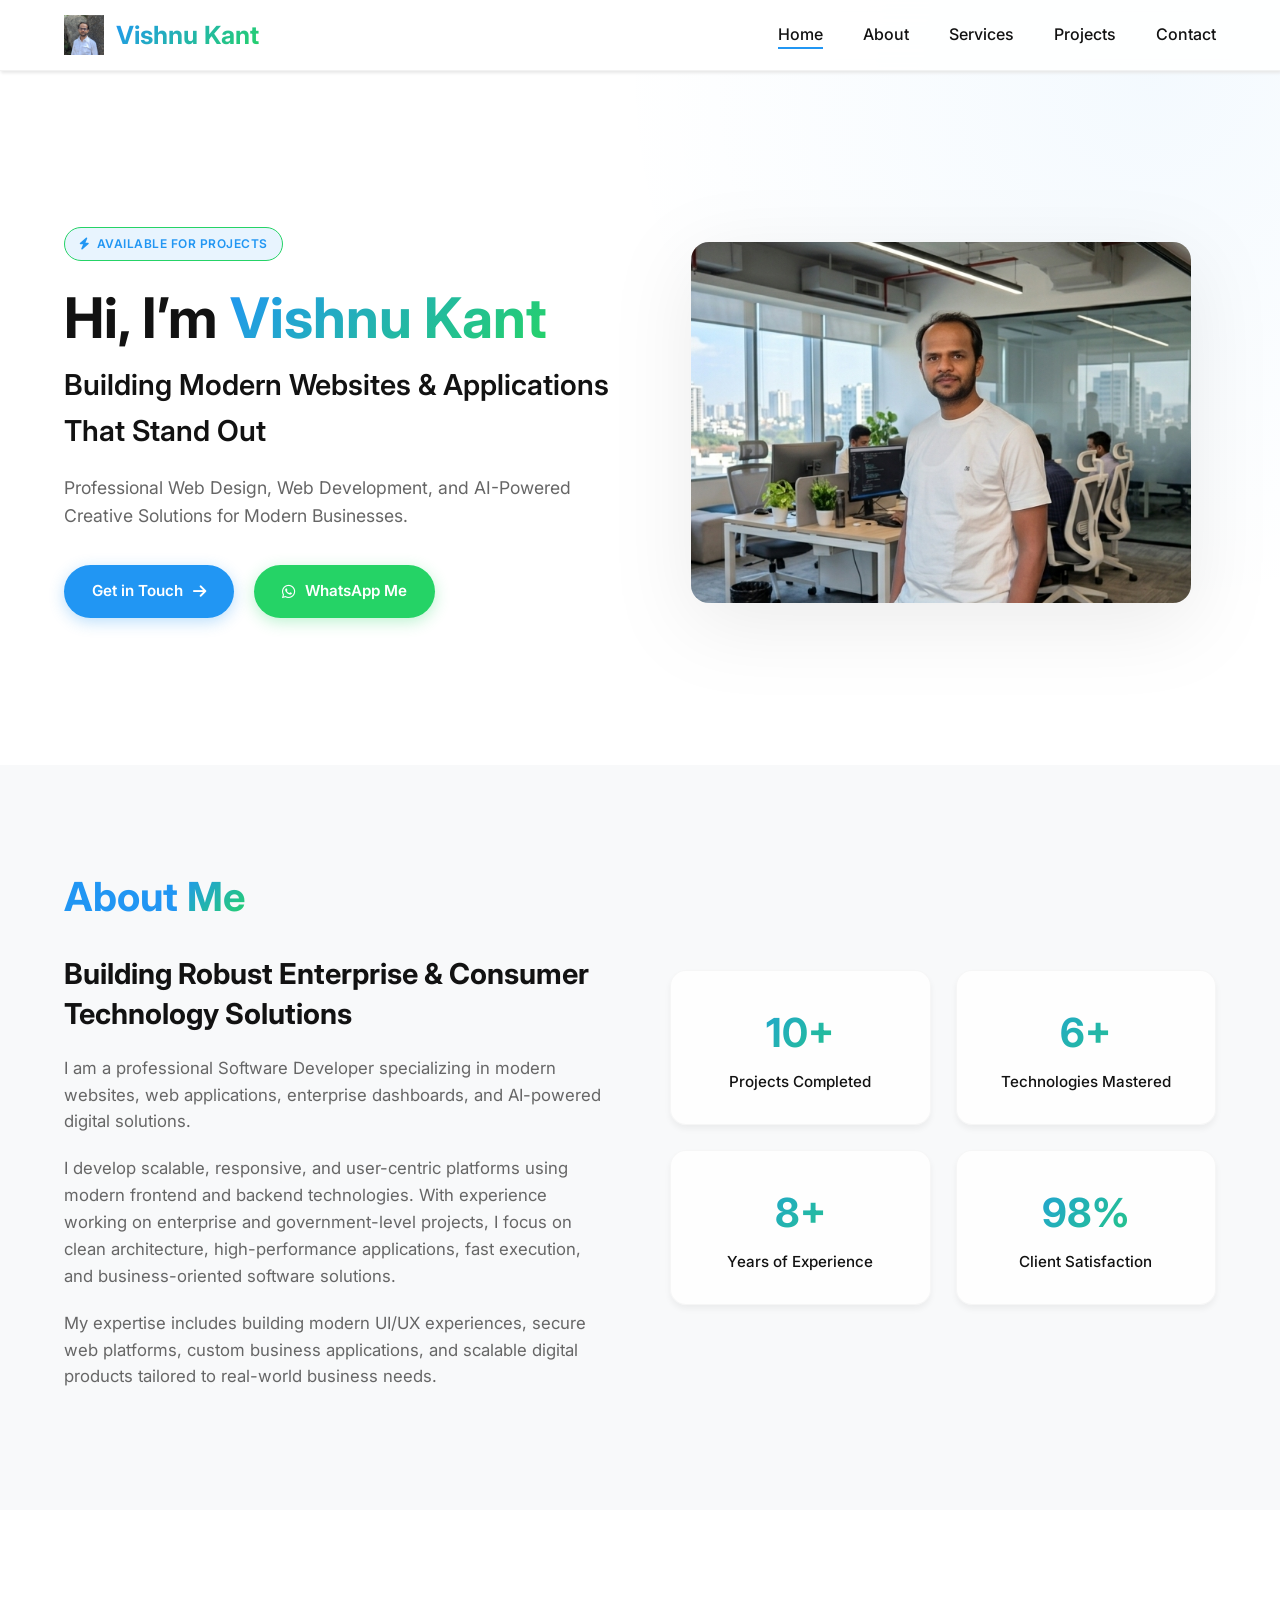
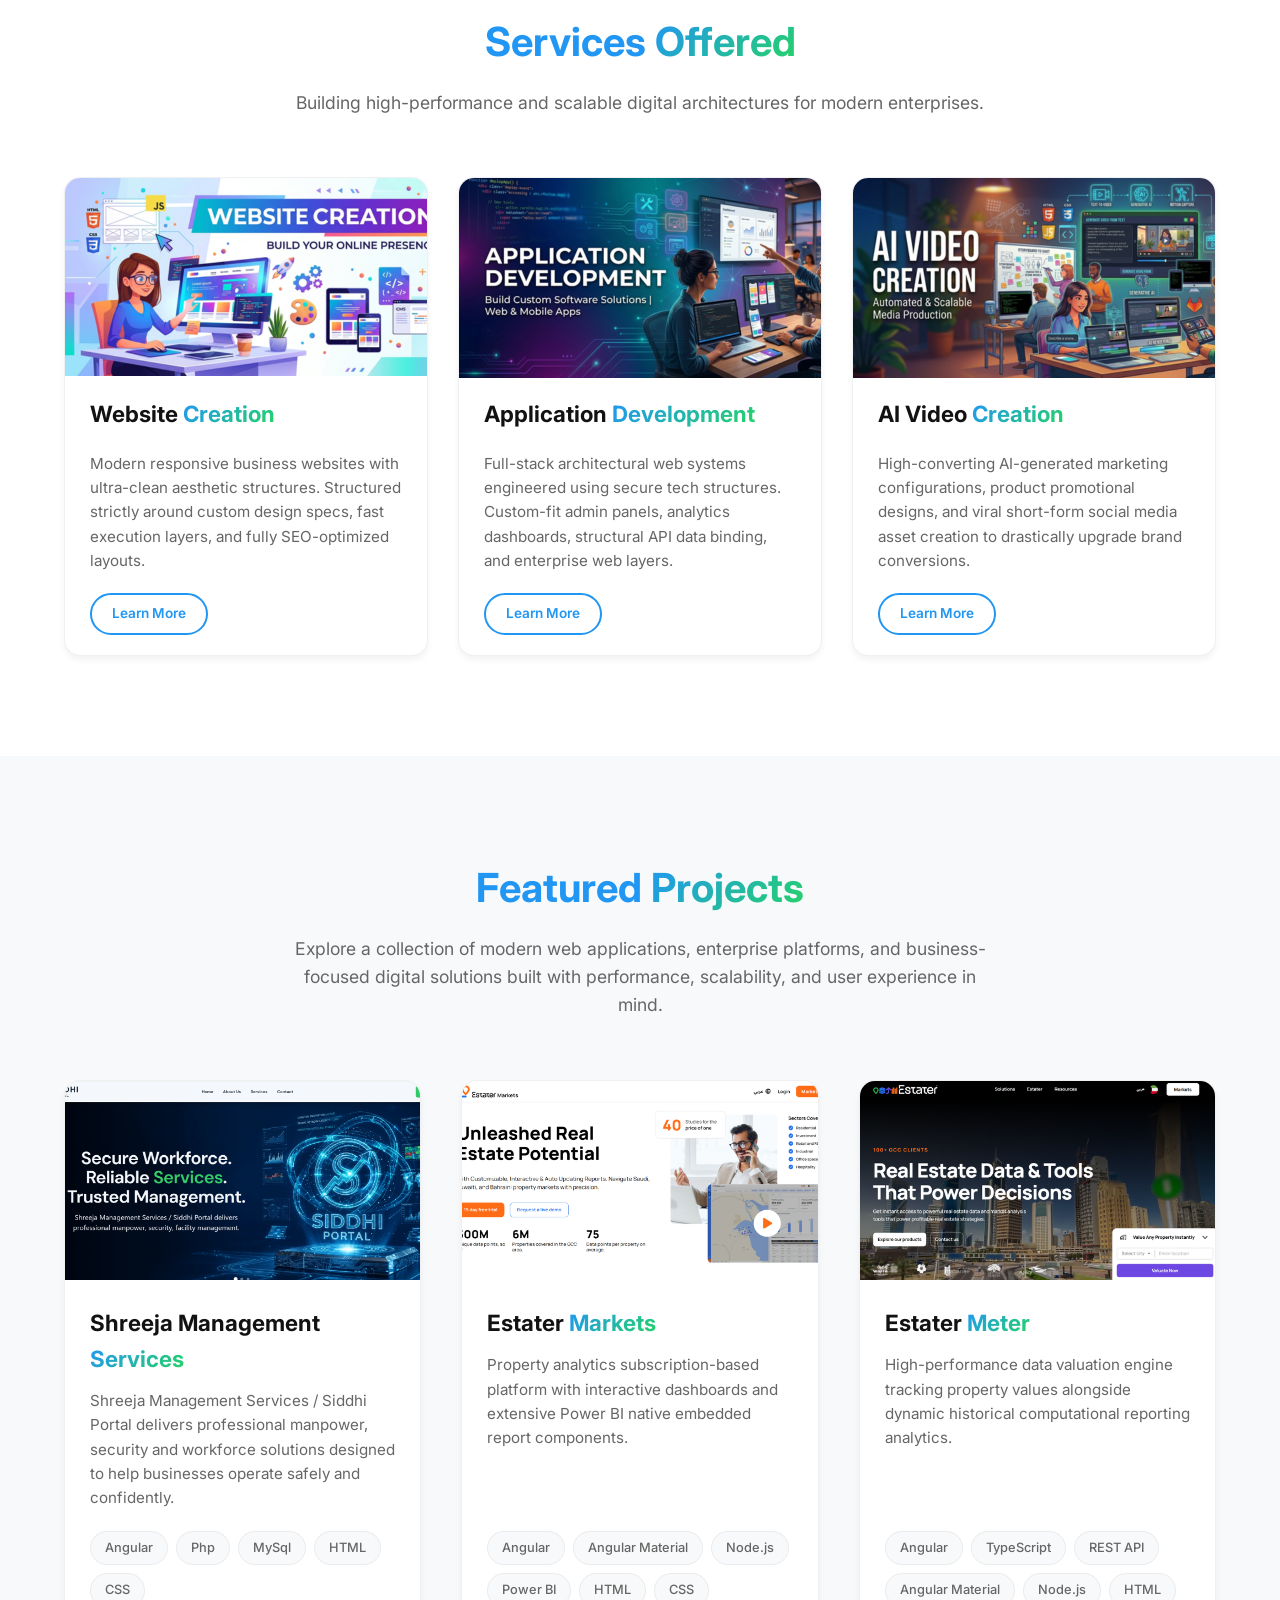
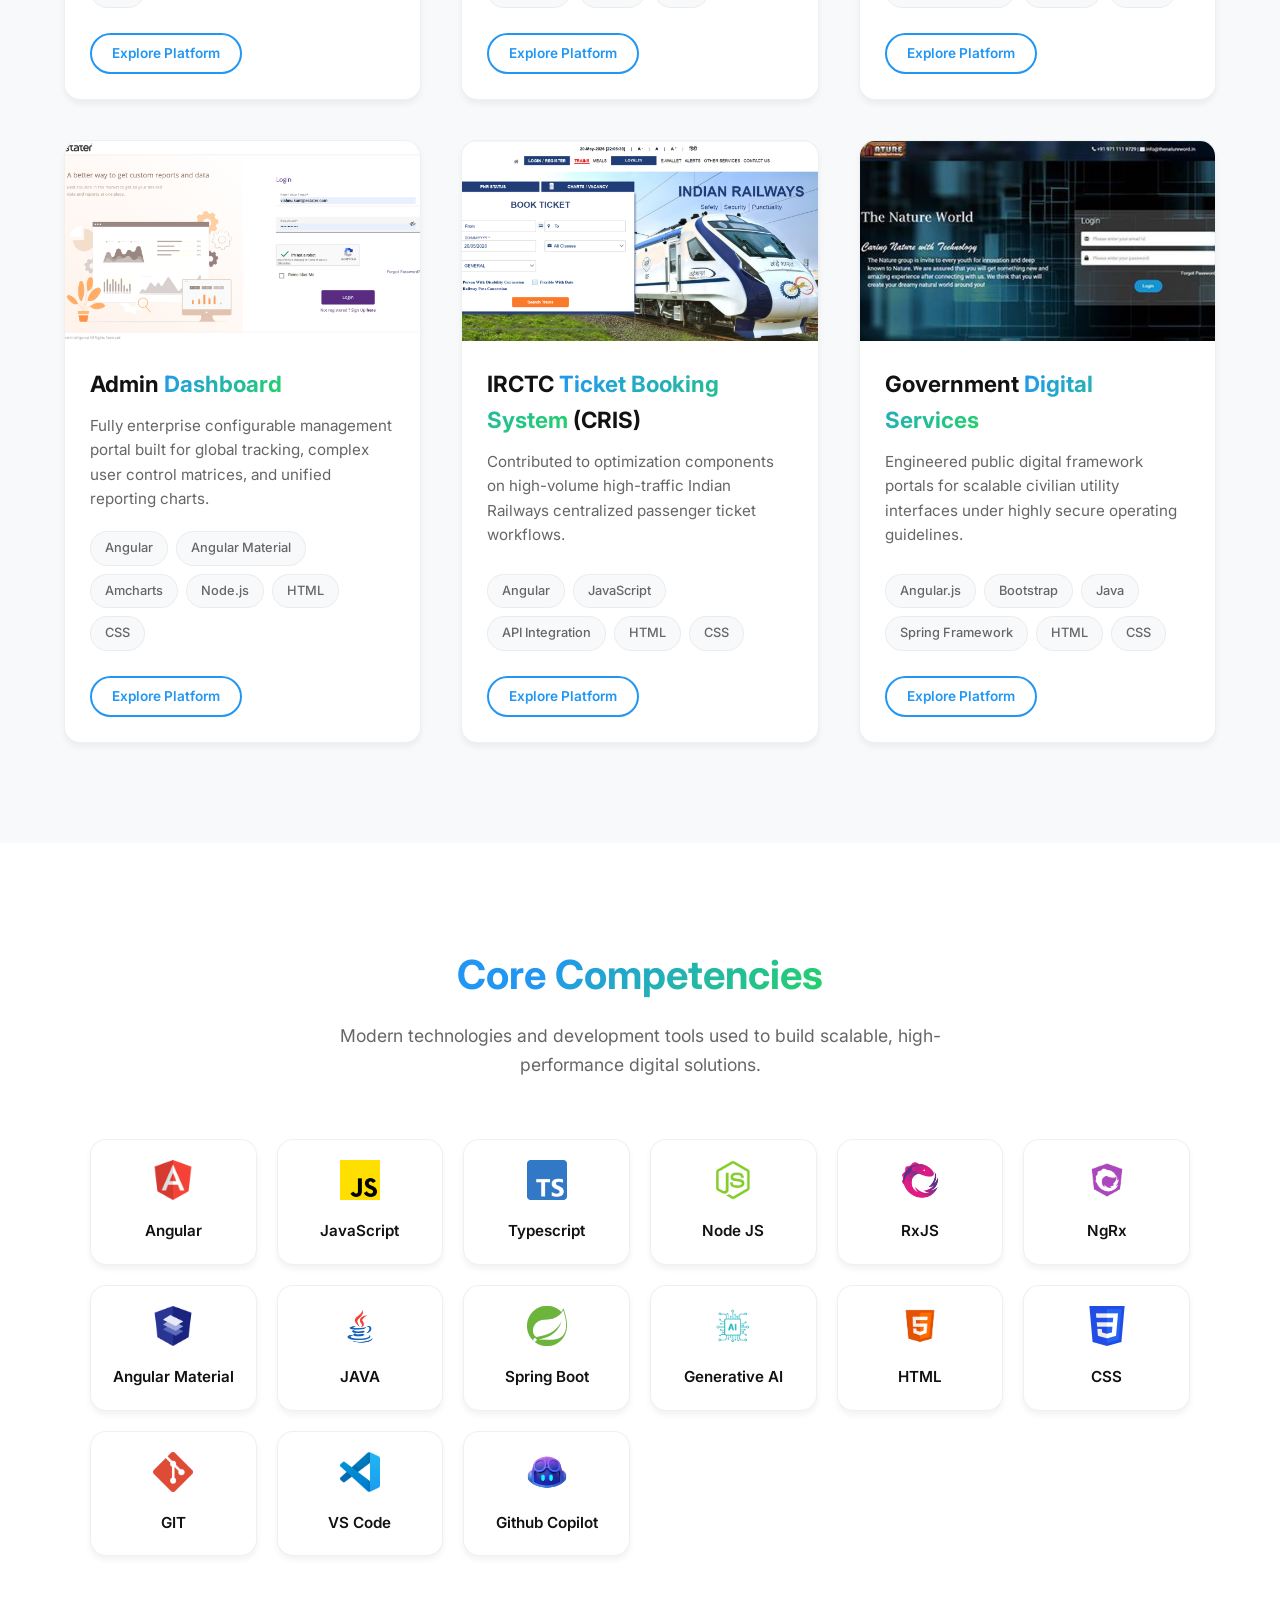
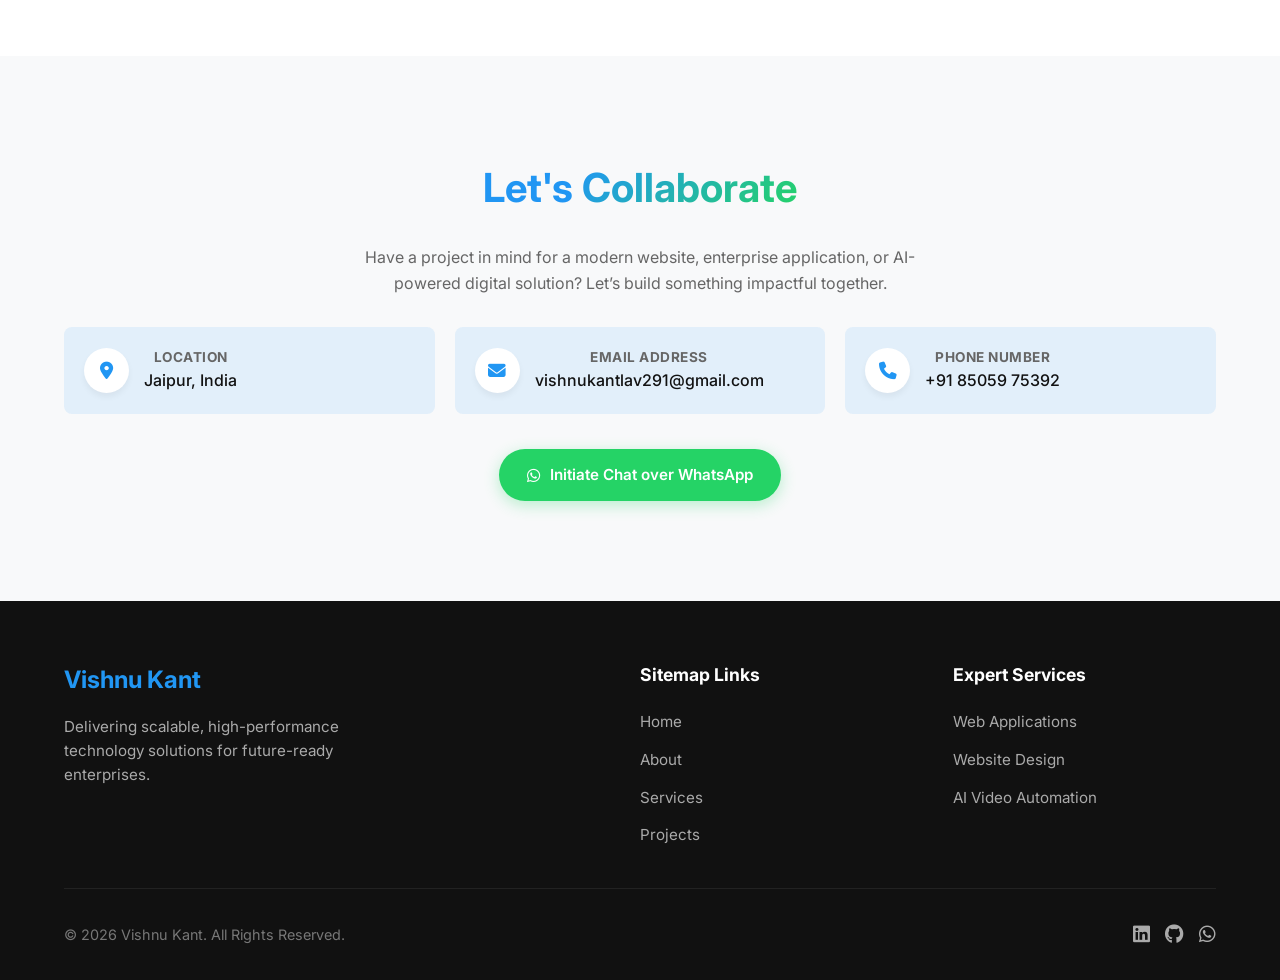
==== index.html @ 4bfc2656 "Update social media links in footer" ====
<!DOCTYPE html>
<html lang="en">
<head>
    <meta charset="UTF-8">
    <meta name="viewport" content="width=device-width, initial-scale=1.0">
    <title>Vishnu Kant | Software Developer & AI Video Solutions</title>
    <link href="https://fonts.googleapis.com/css2?family=Inter:wght@300;400;500;600;700&display=swap" rel="stylesheet">
    <link rel="stylesheet" href="https://cdnjs.cloudflare.com/ajax/libs/font-awesome/6.4.0/css/all.min.css">
    <link rel="stylesheet" href="./styles.css">
  
</head>
<body>

    <header>
        <div class="nav-container">
            <a href="" class="logo">
                <img src="./img/vishnukant.jpg" alt="">
                <span class="gradient-text">Vishnu Kant</span>
            </a>
            <button class="hamburger" aria-label="Toggle Menu">
                <i class="fa-solid fa-bars"></i>
            </button>
            <ul class="nav-menu">
                <li><a href="#home" class="active">Home</a></li>
                <li><a href="#about">About</a></li>
                <li><a href="#services">Services</a></li>
                <li><a href="#projects">Projects</a></li>
                <li><a href="#contact">Contact</a></li>
            </ul>
        </div>
    </header>

    <section id="home">
        <div class="hero-container">
            <div class="hero-content">
                <div class="hero-tag">
                    <i class="fa-solid fa-bolt" style="margin-right: 6px;"></i> Available for Projects
                </div>
                <h1>Hi, I’m <span class="gradient-text"> Vishnu Kant</span></h1>
                <h3>Building Modern Websites & Applications That Stand Out</h3>
                <p>Professional Web Design, Web Development, and AI-Powered Creative Solutions for Modern Businesses.</p>
                <div class="hero-ctas">
                    <a href="#contact" class="btn btn-primary">Get in Touch <i class="fa-solid fa-arrow-right"></i></a>
                    <a href="https://wa.me/918505975392" target="_blank" class="btn btn-whatsapp"><i class="fa-brands fa-whatsapp"></i> WhatsApp Me</a>
                </div>
            </div>
            <div class="hero-visual">
                <img class="hero-illustration" src="./img/VK_port1.png" alt="">
            </div>
        </div>
    </section>

    <section id="about" class="reveal">
        <div class="about-container">
            <div class="about-text">
                <div class="section-header" style="text-align: left; margin-bottom: 25px;">
                    <h2>About <span class="gradient-text">Me</span></h2>
                </div>
                <h3>Building Robust Enterprise & Consumer Technology Solutions</h3>
                <p>I am a professional Software Developer specializing in modern websites, web applications, enterprise dashboards, and AI-powered digital solutions.</p>
                <p>I develop scalable, responsive, and user-centric platforms using modern frontend and backend technologies. With experience working on enterprise and government-level projects, I focus on clean architecture, high-performance applications, fast execution, and business-oriented software solutions.</p>
                <p>My expertise includes building modern UI/UX experiences, secure web platforms, custom business applications, and scalable digital products tailored to real-world business needs.</p>
            </div>
            <div class="about-stats">
                <div class="stat-card">
                    <h4 class="gradient-text">10+</h4>
                    <p>Projects Completed</p>
                </div>
                <div class="stat-card">
                    <h4 class="gradient-text">6+</h4>
                    <p>Technologies Mastered</p>
                </div>
                <div class="stat-card">
                    <h4 class="gradient-text">8+</h4>
                    <p>Years of Experience</p>
                </div>
                <div class="stat-card">
                    <h4 class="gradient-text">98%</h4>
                    <p>Client Satisfaction</p>
                </div>
            </div>
        </div>
    </section>

    <section id="services" class="reveal">
        <div class="section-header">
            <h2>Services <span class="gradient-text">Offered</span></h2>
            <p>Building high-performance and scalable digital architectures for modern enterprises.</p>
        </div>
        <div class="services-grid">
            <div class="service-card">
                <div class="service-img"><img src="./img/1.png" alt=""></div>
                <h3>Website <span class="gradient-text">Creation</span></h3>
                <p>Modern responsive business websites with ultra-clean aesthetic structures. Structured strictly around custom design specs, fast execution layers, and fully SEO-optimized layouts.</p>
                <a href="#contact" class="btn btn-outline" style="padding: 8px 20px; font-size: 0.85rem; align-self: flex-start;">Learn More</a>
            </div>
            <div class="service-card">
                <div class="service-img"><img src="./img/2.png" alt=""></div>
                <h3>Application <span class="gradient-text">Development</span></h3>
                <p>Full-stack architectural web systems engineered using secure tech structures. Custom-fit admin panels, analytics dashboards, structural API data binding, and enterprise web layers.</p>
                <a href="#contact" class="btn btn-outline" style="padding: 8px 20px; font-size: 0.85rem; align-self: flex-start;">Learn More</a>
            </div>
            <div class="service-card">
                <div class="service-img"><img src="./img/3.png" alt=""></div>
                <h3>AI Video <span class="gradient-text">Creation</span></h3>
                <p>High-converting AI-generated marketing configurations, product promotional designs, and viral short-form social media asset creation to drastically upgrade brand conversions.</p>
                <a href="#contact" class="btn btn-outline" style="padding: 8px 20px; font-size: 0.85rem; align-self: flex-start;">Learn More</a>
            </div>
        </div>
    </section>

    <section id="projects" class="reveal">
        <div class="section-header">
            <h2>Featured <span class="gradient-text">Projects</span></h2>
            <p>Explore a collection of modern web applications, enterprise platforms, and business-focused digital solutions built with performance, scalability, and user experience in mind.</p>
        </div>
        <div class="projects-grid">
            <div class="project-card">
                <div class="project-img-wrapper">
                    <img src="./img/project/1.png" alt="Shreeja Management">
                </div>
                <div class="project-info">
                    <h3>Shreeja Management <span class="gradient-text"> Services</span></h3>
                    <p>Shreeja Management Services / Siddhi Portal delivers professional manpower, security and workforce solutions designed to help businesses operate safely and confidently.</p>
                    <div class="tech-stack">
                        <span class="tech-badge">Angular</span>
                        <span class="tech-badge">Php</span>
                        <span class="tech-badge">MySql</span>
                        <span class="tech-badge">HTML</span>
                        <span class="tech-badge">CSS</span>
                    </div>
                    <a href="" class="btn btn-outline" style="padding: 8px 20px; font-size: 0.85rem; align-self: flex-start;">Explore Platform</a>
                </div>
            </div>
            <div class="project-card">
                <div class="project-img-wrapper">
                    <img src="./img/project/2.png" alt="Estater Markets">
                </div>
                <div class="project-info">
                    <h3>Estater <span class="gradient-text"> Markets</span></h3>
                    <p>Property analytics subscription-based platform with interactive dashboards and extensive Power BI native embedded report components.</p>
                    <div class="tech-stack">
                        <span class="tech-badge">Angular</span>
                        <span class="tech-badge">Angular Material</span>
                        <span class="tech-badge">Node.js</span>
                        <span class="tech-badge">Power BI</span>
                        <span class="tech-badge">HTML</span>
                        <span class="tech-badge">CSS</span>
                    </div>
                    <a href="" class="btn btn-outline" style="padding: 8px 20px; font-size: 0.85rem; align-self: flex-start;">Explore Platform</a>
                </div>
            </div>
            <div class="project-card">
                <div class="project-img-wrapper">
                    <img src="./img/project/3.png" alt="Estater Meter">
                </div>
                <div class="project-info">
                    <h3>Estater <span class="gradient-text">Meter</span></h3>
                    <p>High-performance data valuation engine tracking property values alongside dynamic historical computational reporting analytics.</p>
                    <div class="tech-stack">
                        <span class="tech-badge">Angular</span>
                        <span class="tech-badge">TypeScript</span>
                        <span class="tech-badge">REST API</span>
                         <span class="tech-badge">Angular Material</span>
                         <span class="tech-badge">Node.js</span>
                         <span class="tech-badge">HTML</span>
                    </div>
                    <a href="" class="btn btn-outline" style="padding: 8px 20px; font-size: 0.85rem; align-self: flex-start;">Explore Platform</a>
                </div>
            </div>
            <div class="project-card">
                <div class="project-img-wrapper">
                    <img src="./img/project/4.png" alt="Admin Dashboard">
                </div>
                <div class="project-info">
                    <h3>Admin <span class="gradient-text">Dashboard</span></h3>
                    <p>Fully enterprise configurable management portal built for global tracking, complex user control matrices, and unified reporting charts.</p>
                    <div class="tech-stack">
                        <span class="tech-badge">Angular</span>
                        <span class="tech-badge">Angular Material</span>
                        <span class="tech-badge">Amcharts</span>
                        <span class="tech-badge">Node.js</span>
                        <span class="tech-badge">HTML</span>
                        <span class="tech-badge">CSS</span>
                    </div>
                    <a href="" class="btn btn-outline" style="padding: 8px 20px; font-size: 0.85rem; align-self: flex-start;">Explore Platform</a>
                </div>
            </div>
            <div class="project-card">
                <div class="project-img-wrapper">
                    <img src="./img/project/5.png" alt="IRCTC System">
                </div>
                <div class="project-info">
                    <h3>IRCTC <span class="gradient-text">Ticket Booking System </span>(CRIS)</h3>
                    <p>Contributed to optimization components on high-volume high-traffic Indian Railways centralized passenger ticket workflows.</p>
                    <div class="tech-stack">
                        <span class="tech-badge">Angular</span>
                        <span class="tech-badge">JavaScript</span>
                        <span class="tech-badge">API Integration</span>
                        <span class="tech-badge">HTML</span>
                        <span class="tech-badge">CSS</span>
                    </div>
                    <a href="" class="btn btn-outline" style="padding: 8px 20px; font-size: 0.85rem; align-self: flex-start;">Explore Platform</a>
                </div>
            </div>
            <div class="project-card" style="grid-column: span 1;">
                <div class="project-img-wrapper">
                    <img src="./img/project/6.png" alt="Government Digital Services">
                </div>
                <div class="project-info">
                    <h3>Government <span class="gradient-text">Digital Services</span></h3>
                    <p>Engineered public digital framework portals for scalable civilian utility interfaces under highly secure operating guidelines.</p>
                    <div class="tech-stack">
                        <span class="tech-badge">Angular.js</span>
                        <span class="tech-badge">Bootstrap</span>
                        <span class="tech-badge">Java</span>
                        <span class="tech-badge">Spring Framework</span>
                        <span class="tech-badge">HTML</span>
                        <span class="tech-badge">CSS</span>
                    </div>
                    <a href="" class="btn btn-outline" style="padding: 8px 20px; font-size: 0.85rem; align-self: flex-start;">Explore Platform</a>
                </div>
            </div>
        </div>
    </section>

    <section id="skills" class="reveal">
        <div class="section-header">
            <h2>Core <span class="gradient-text">Competencies</span></h2>
            <p>Modern technologies and development tools used to build scalable, high-performance digital solutions.</p>
        </div>
        <div class="skills-container">
            <div class="skills-grid">
                
                <div class="skill-card">
                <img src="./img/icon/angular.png" alt="Angular">
                    <p>Angular</p>
                </div>

                <div class="skill-card">
                <img src="./img/icon/javascript.png" alt="JS">
                    <p>JavaScript</p>
                </div>

                <div class="skill-card">
                <img src="./img/icon/typescript.png" alt="MySQL">
                    <p>Typescript</p>
                </div>

                <div class="skill-card">
                <img src="./img/icon/nodejs.png" alt="Node">
                    <p>Node JS</p>
                </div>

                <div class="skill-card">
                <img src="./img/icon/rxjs.png" alt="RxJS">
                    <p>RxJS</p>
                </div>

                <div class="skill-card">
                <img src="./img/icon/ngrx.png" alt="NgRx">
                    <p>NgRx</p>
                </div>

                <div class="skill-card">
                <img src="./img/icon/angular-material.png" alt="MySQL">
                    <p>Angular Material</p>
                </div>

                <div class="skill-card">
                <img src="./img/icon/java.png" alt="MySQL">
                    <p>JAVA</p>
                </div>

                <div class="skill-card">
                <img src="./img/icon/spring_boot.png" alt="MySQL">
                    <p>Spring Boot</p>
                </div>

                <div class="skill-card">
                <img src="./img/icon/getai.png" alt="MySQL">
                    <p>Generative AI</p>
                </div>

                <div class="skill-card">
                <img src="./img/icon/html.png" alt="MySQL">
                    <p>HTML</p>
                </div>

                <div class="skill-card">
                <img src="./img/icon/css.png" alt="MySQL">
                    <p>CSS</p>
                </div>

                <div class="skill-card">
                <img src="./img/icon/git.png" alt="MySQL">
                    <p>GIT</p>
                </div>

                <div class="skill-card">
                <img src="./img/icon/visual_studio_code.png" alt="MySQL">
                    <p>VS Code</p>
                </div>

                <div class="skill-card">
                    <img src="./img/icon/github-copilot.png" alt="MySQL">
                    <p>Github Copilot</p>
                </div>
            </div>
        </div>
    </section>

    <section id="contact" class="reveal">
        <div class="contact-container">
            <div class="contact-info">
                <div class="section-header" style="margin-bottom: 25px;">
                    <h2>Let's <span class="gradient-text">Collaborate</span></h2>
                </div>
                <p>Have a project in mind for a modern website, enterprise application, or AI-powered digital solution? Let’s build something impactful together.</p>
                
                <div class="contact-details">
                    <div class="contact-row">
                        <div class="contact-icon"><i class="fa-solid fa-location-dot"></i></div>
                        <div>
                            <h5>Location</h5>
                            <p>Jaipur, India</p>
                        </div>
                    </div>
                    <div class="contact-row">
                        <div class="contact-icon"><i class="fa-solid fa-envelope"></i></div>
                        <div>
                            <h5>Email Address</h5>
                            <p>vishnukantlav291@gmail.com</p>
                        </div>
                    </div>
                    <div class="contact-row">
                        <div class="contact-icon"><i class="fa-solid fa-phone"></i></div>
                        <div>
                            <h5>Phone Number</h5>
                            <p>+91 85059 75392</p>
                        </div>
                    </div>
                </div>

                <a href="https://wa.me/918505975392" target="_blank" class="btn btn-whatsapp"><i class="fa-brands fa-whatsapp"></i> Initiate Chat over WhatsApp</a>
            </div>

             
        </div>
    </section>

    <footer>
        <div class="footer-grid">
            <div class="footer-brand">
                <h3>Vishnu Kant</h3>
                <p>Delivering scalable, high-performance technology solutions for future-ready enterprises.</p>
            </div>
            <div class="footer-links">
                <h4>Sitemap Links</h4>
                <ul>
                    <li><a href="#home">Home</a></li>
                    <li><a href="#about">About</a></li>
                    <li><a href="#services">Services</a></li>
                    <li><a href="#projects">Projects</a></li>
                </ul>
            </div>
            <div class="footer-links">
                <h4>Expert Services</h4>
                <ul>
                    <li><a href="#services">Web Applications</a></li>
                    <li><a href="#services">Website Design</a></li>
                    <li><a href="#services">AI Video Automation</a></li>
                </ul>
            </div>
        </div>
        <div class="footer-bottom">
            <p>&copy; <span id="year"></span> Vishnu Kant. All Rights Reserved.</p>
            <div class="social-icons">
                <a href="#" aria-label="LinkedIn"><i class="fa-brands fa-linkedin"></i></a>
                <a href="https://github.com/vishnu-85/" aria-label="GitHub"><i class="fa-brands fa-github"></i></a>
                <a href="https://wa.me/918505975392" target="_blank" aria-label="WhatsApp"><i class="fa-brands fa-whatsapp"></i></a>
            </div>
        </div>
    </footer>

    <script>

        let year = document.getElementById('year')
        if(year) year.innerText = new Date().getFullYear();
        // Responsive Hamburger Toggle Management
        const hamburger = document.querySelector('.hamburger');
        const navMenu = document.querySelector('.nav-menu');
        const navLinks = document.querySelectorAll('.nav-menu a');

        hamburger.addEventListener('click', () => {
            navMenu.classList.toggle('open');
            hamburger.innerHTML = navMenu.classList.contains('open') ? '<i class="fa-solid fa-xmark"></i>' : '<i class="fa-solid fa-bars"></i>';
        });

        navLinks.forEach(link => {
            link.addEventListener('click', () => {
                navMenu.classList.remove('open');
                hamburger.innerHTML = '<i class="fa-solid fa-bars"></i>';
            });
        });

        // Dynamic Native Intersection Scroll Reveal Observers
        const revealElements = document.querySelectorAll('.reveal');
        
        const revealObserver = new IntersectionObserver((entries) => {
            entries.forEach(entry => {
                if (entry.isIntersecting) {
                    entry.target.classList.add('active');
                }
            });
        }, { threshold: 0.15 });

        revealElements.forEach(element => revealObserver.observe(element));

        // Active Navigation Tracker Highlighting active view states
        const sections = document.querySelectorAll('section');
        window.addEventListener('scroll', () => {
            let current = '';
            sections.forEach(section => {
                const sectionTop = section.offsetTop;
                if (pageYOffset >= sectionTop - 150) {
                    current = section.getAttribute('id');
                }
            });

            navLinks.forEach(a => {
                a.classList.remove('active');
                if (a.getAttribute('href').includes(current)) {
                    a.classList.add('active');
                }
            });
        });
    </script>
</body>
</html>
---- styles.css ----
/* --- DESIGN SYSTEM & VARIABLES --- */
:root {
  --primary: #2196F3;
  --primary-hover: #1976D2;
  --secondary: #25D366;
  --primary-light: rgba(33, 150, 243, 0.1);
  --text: #121212;
  --text-muted: #666666;
  --bg-main: #FFFFFF;
  --bg-alt: #F8F9FA;
  --card-bg: rgba(255, 255, 255, 0.8);
  --shadow-sm: 0 4px 6px rgba(0, 0, 0, 0.05);
  --shadow-md: 0 10px 30px rgba(0, 0, 0, 0.08);
  --radius: 16px;
  --transition: all 0.4s cubic-bezier(0.16, 1, 0.3, 1);
}

* {
  box-sizing: border-box;
  margin: 0;
  padding: 0;
}

html {
  scroll-behavior: smooth;
  font-family: 'Inter', sans-serif;
  color: var(--text);
  background-color: var(--bg-main);
}

body {
  overflow-x: hidden;
  line-height: 1.6;
}
.gradient-text {
  /* 1. Apply the gradient as a background image */
  background: linear-gradient(135deg, var(--primary), var(--secondary));
  
  /* 2. Clip the background image strictly to the text characters */
  background-clip: text;
  -webkit-background-clip: text; /* Required for Chrome, Safari, and Edge */
  
  /* 3. Make the actual text color transparent so the background shines through */
  color: transparent;
  -webkit-text-fill-color: transparent; /* Extra reliability for WebKit browsers */
}
.gradient{
   background: linear-gradient(135deg, var(--primary), var(--secondary));
}
.highlights {
  color: var(--secondary);
}
/* --- REUSABLE UTILITIES --- */
section {
  padding: 100px 5%;
  max-width: 1400px;
  margin: 0 auto;
}

.section-header {
  text-align: center;
  margin-bottom: 60px;
}

.section-header h2 {
  font-size: 2.5rem;
  color: var(--primary);
  margin-bottom: 15px;
  font-weight: 700;
}

.section-header p {
  color: var(--text-muted);
  font-size: 1.1rem;
  max-width: 700px;
  margin: 0 auto;
}

.btn {
  display: inline-flex;
  align-items: center;
  gap: 10px;
  padding: 14px 28px;
  border-radius: 30px;
  font-weight: 600;
  text-decoration: none;
  transition: var(--transition);
  cursor: pointer;
  border: none;
  font-size: 0.95rem;
}

.btn-primary {
  background: var(--primary);
  color: #fff;
  box-shadow: 0 4px 15px rgba(33, 150, 243, 0.3);
}

.btn-primary:hover {
  background: var(--primary-hover);
  transform: translateY(-2px);
  box-shadow: 0 6px 20px rgba(33, 150, 243, 0.4);
}

.btn-whatsapp {
  background: #25D366;
  color: #fff;
  box-shadow: 0 4px 15px rgba(37, 211, 102, 0.3);
}

.btn-whatsapp:hover {
  background: #20ba5a;
  transform: translateY(-2px);
  box-shadow: 0 6px 20px rgba(37, 211, 102, 0.4);
}

.btn-outline {
  background: transparent;
  border: 2px solid var(--primary);
  color: var(--primary);
}

.btn-outline:hover {
  background: var(--primary-light);
  transform: translateY(-2px);
}

/* --- STICKY NAVBAR --- */
header {
  position: fixed;
  top: 0;
  left: 0;
  width: 100%;
  z-index: 1000;
  background: rgba(255, 255, 255, 0.85);
  backdrop-filter: blur(12px);
  box-shadow: 1px 2px 3px 0px #e7e7e7;
  border-bottom: 1px solid rgba(0, 0, 0, 0.05);
  transition: var(--transition);
}

.nav-container {
  max-width: 1400px;
  margin: 0 auto;
  padding: 15px 5%;
  display: flex;
  justify-content: space-between;
  align-items: center;
}
.logo{
  display: flex;
  align-items: center;
}
a.logo {
  text-decoration: none ;
}
a.logo span{
  font-size: 25px;
  font-weight: 700;
  margin: 0 12px;
}
.logo img {
  height: 40px;
  width: auto;
  display: block;
}

.nav-menu {
  display: flex;
  gap: 40px;
  list-style: none;
}

.nav-menu a {
  text-decoration: none;
  color: var(--text);
  font-weight: 500;
  position: relative;
  padding: 5px 0;
  transition: var(--transition);
}

.nav-menu a::after {
  content: '';
  position: absolute;
  bottom: 0;
  left: 0;
  width: 0;
  height: 2px;
  background: var(--primary);
  transition: var(--transition);
}

.nav-menu a:hover::after,
.nav-menu a.active::after {
  width: 100%;
}

.nav-menu a:hover {
  color: var(--primary);
}

.hamburger {
  display: none;
  cursor: pointer;
  background: none;
  border: none;
  font-size: 1.5rem;
  color: var(--text);
}

/* --- HERO SECTION --- */
#home {
  min-height: 85vh;
  display: flex;
  align-items: center;
  padding-top: 180px;
  background: radial-gradient(circle at 90% 10%, rgba(33, 150, 243, 0.05) 0%, transparent 40%);
}

.hero-container {
  display: grid;
  grid-template-columns: 1fr 1fr;
  gap: 50px;
  align-items: center;
  width: 100%;
}

.hero-content h1 {
  font-size: 3.5rem;
  font-weight: 700;
  color: var(--text);
  line-height: 1.2;
  margin-bottom: 10px;
}

.hero-content h3 {
  font-size: 1.8rem;
  color: var(--text);
  font-weight: 600;
  margin-bottom: 20px;
}

.hero-content p {
  font-size: 1.1rem;
  color: var(--text-muted);
  margin-bottom: 35px;
  max-width: 540px;
}

.hero-tag {
  display: inline-flex;
  align-items: center;
  padding: 6px 14px;
  background-color: var(--primary-light);
  color: var(--primary);
  border-radius: 100px;
  font-size: 0.75rem;
  font-weight: 600;
  letter-spacing: 0.5px;
  text-transform: uppercase;
  margin-bottom: 24px;
  border: 1px solid var(--secondary);
}

.hero-ctas {
  display: flex;
  gap: 20px;
  flex-wrap: wrap;
}

.hero-visual {
  position: relative;
  display: flex;
  justify-content: center;
  align-items: center;
}

/* SVG Dynamic Illustration Accent */
.hero-illustration {
  border-radius: 18px;
  width: 100%;
  max-width: 500px;
  height: auto;
  filter: drop-shadow(0 20px 40px rgba(0, 0, 0, 0.08));
  animation: float 6s ease-in-out infinite;
}

@keyframes float {

  0%,
  100% {
    transform: translateY(0);
  }

  50% {
    transform: translateY(-15px);
  }
}

/* --- ABOUT SECTION --- */
#about {
  background: var(--bg-alt);
}

.about-container {
  display: grid;
  grid-template-columns: 1fr 1fr;
  gap: 60px;
  align-items: center;
}

.about-text h3 {
  font-size: 1.8rem;
  margin-bottom: 20px;
  line-height: 1.4;
}

.about-text p {
  color: var(--text-muted);
  margin-bottom: 20px;
  font-size: 1.05rem;
}

.about-stats {
  display: grid;
  grid-template-columns: repeat(2, 1fr);
  gap: 25px;
}

.stat-card {
  background: var(--card-bg);
  padding: 30px;
  border-radius: var(--radius);
  box-shadow: var(--shadow-sm);
  border: 1px solid rgba(0, 0, 0, 0.03);
  text-align: center;
  transition: var(--transition);
}

.stat-card:hover {
  transform: translateY(-5px);
  box-shadow: var(--shadow-md);
  border-color: var(--primary-light);
}

.stat-card h4 {
  font-size: 2.5rem;
  margin-bottom: 5px;
}

.stat-card p {
  color: var(--text);
  font-size: 0.95rem;
  font-weight: 500;
}

/* --- SERVICES SECTION --- */
.services-grid {
  display: grid;
  grid-template-columns: repeat(3, 1fr);
  gap: 30px;
}

.service-card {
  background: var(--bg-main);
  padding: 0;
  border-radius: var(--radius);
  box-shadow: var(--shadow-sm);
  border: 1px solid rgba(0, 0, 0, 0.06);
  transition: var(--transition);
  position: relative;
  overflow: hidden;
  display: flex;
  flex-direction: column;
}

.service-card::before {
  content: '';
  position: absolute;
  top: 0;
  left: 0;
  width: 100%;
  height: 4px;
  background: linear-gradient(135deg, var(--primary), var(--secondary));
  transform: scaleX(0);
  transform-origin: left;
  transition: var(--transition);
}

.service-card:hover {
  transform: translateY(-8px);
  box-shadow: var(--shadow-md);
}

.service-card:hover::before {
  transform: scaleX(1);
}
.service-img{

}
.service-icon {
  width: 60px;
  height: 60px;
  background: var(--primary-light);
  color: var(--primary);
  border-radius: 12px;
  display: flex;
  align-items: center;
  justify-content: center;
  font-size: 1.5rem;
  margin-bottom: 25px;
}

.service-card h3 {
  padding: 10px 25px;
  font-size: 1.4rem;
}

.service-card p {
  padding: 10px 25px;
  color: var(--text-muted);
  font-size: 0.95rem;
  flex-grow: 1;
}
.service-card a{
    margin: 10px 25px 20px;
}

/* --- PROJECTS SECTION --- */
#projects {
  background: var(--bg-alt);
}

.projects-grid {
  display: grid;
  grid-template-columns: repeat(3, 1fr);
  gap: 40px;
}

.project-card {
  background: var(--bg-main);
  border-radius: var(--radius);
  overflow: hidden;
  box-shadow: var(--shadow-sm);
  border: 1px solid rgba(0, 0, 0, 0.06);
  transition: var(--transition);
  display: flex;
  flex-direction: column;
}

.project-card:hover {
  transform: translateY(-8px);
  box-shadow: var(--shadow-md);
}

.project-img-wrapper {
  position: relative;
  overflow: hidden;
  padding-top: 56.25%;
  /* 16:9 Aspect Ratio */
  background: #eee;
}

.project-card img {
  position: absolute;
  top: 0;
  left: 0;
  width: 100%;
  height: 100%;
  object-fit: cover;
  transition: var(--transition);
}

.project-card:hover img {
  transform: scale(1.05);
}

.project-info {
  padding: 25px;
  display: flex;
  flex-direction: column;
  flex-grow: 1;
}

.project-info h3 {
  font-size: 1.4rem;
  margin-bottom: 12px;
}

.project-info p {
  color: var(--text-muted);
  font-size: 0.95rem;
  margin-bottom: 20px;
  flex-grow: 1;
}

.tech-stack {
  display: flex;
  flex-wrap: wrap;
  gap: 8px;
  margin-bottom: 25px;
}

.tech-badge {
  background: var(--bg-alt);
  color: var(--text-muted);
  padding: 6px 14px;
  border-radius: 20px;
  font-size: 0.8rem;
  font-weight: 500;
  border: 1px solid rgba(0, 0, 0, 0.05);
}

/* --- SKILLS SECTION --- */
.skills-container {
  max-width: 1100px;
  margin: 0 auto;
}

.skills-grid {
  display: grid;
  grid-template-columns: repeat(auto-fill, minmax(160px, 1fr));
  gap: 20px;
}

.skill-card {
  position: relative;
  background: var(--bg-main);
  padding: 20px;
  border-radius: var(--radius);
  text-align: center;
  box-shadow: var(--shadow-sm);
  border: 1px solid rgba(0, 0, 0, 0.06);
  transition: var(--transition);
}
.skill-card::before {
  content: '';
  position: absolute;
  top: 0;
  left: 0;
  width: 100%;
  height: 4px;
  background: linear-gradient(135deg, var(--primary), var(--secondary));
  transform: scaleX(0);
  transform-origin: left;
  border-top-left-radius: var(--radius);
  border-top-right-radius: var(--radius);
  transition: var(--transition);
}

.skill-card:hover {
  transform: translateY(-5px); 
  box-shadow: 0 8px 20px rgba(33, 150, 243, 0.1);
}
.skill-card:hover::before {
   transform: scaleX(1);
}

.skill-card img {
  width: 40px;
  font-size: 2rem;
  color: var(--primary);
  margin-bottom: 12px;
}

.skill-card p {
  font-weight: 600;
  font-size: 0.95rem;
}

/* --- CONTACT SECTION --- */
#contact {
  background: var(--bg-alt);
}

.contact-container {
  display: grid;
  grid-template-columns: 1fr;
  gap: 50px;
  align-items: center;
  text-align: center;
}

.contact-info h3 {
  font-size: 1.8rem;
  margin-bottom: 15px;

}

.contact-info p {
  color: var(--text-muted);
  max-width: 550px;
  margin: 10px auto 30px;
}

.contact-details {
  display: grid;
  grid-template-columns: repeat(3, 1fr); 
  gap: 20px;
  margin-bottom: 35px;
}

.contact-row {
    display: flex;
    align-items: center;
    gap: 15px;
    background: var(--primary-light);
    padding: 20px;
    border-radius: 8px;
}

.contact-icon {
  width: 45px;
  height: 45px;
  background: var(--bg-main);
  color: var(--primary);
  border-radius: 50%;
  display: flex;
  align-items: center;
  justify-content: center;
  box-shadow: var(--shadow-sm);
  font-size: 1.1rem;
}

.contact-row div h5 {
  font-size: 0.85rem;
  color: var(--text-muted);
  text-transform: uppercase;
  letter-spacing: 0.5px;
}

.contact-row div p {
  margin: 0;
  color: var(--text);
  font-weight: 500;
}

.contact-form {
  background: var(--bg-main);
  padding: 40px;
  border-radius: var(--radius);
  box-shadow: var(--shadow-sm);
}

.form-group {
  margin-bottom: 20px;
}

.form-group label {
  display: block;
  margin-bottom: 8px;
  font-size: 0.9rem;
  font-weight: 500;
}

.form-group input,
.form-group textarea {
  width: 100%;
  padding: 12px 16px;
  border-radius: 8px;
  border: 1px solid rgba(0, 0, 0, 0.1);
  background: var(--bg-alt);
  font-family: inherit;
  font-size: 0.95rem;
  transition: var(--transition);
}

.form-group input:focus,
.form-group textarea:focus {
  outline: none;
  border-color: var(--primary);
  background: #fff;
  box-shadow: 0 0 0 4px var(--primary-light);
}

/* --- FOOTER --- */
footer {
  background: #111;
  color: #fff;
  padding: 60px 5% 30px;
}

.footer-grid {
  max-width: 1400px;
  margin: 0 auto;
  display: grid;
  grid-template-columns: 2fr 1fr 1fr;
  gap: 50px;
  margin-bottom: 40px;
}

.footer-brand h3 {
  font-size: 1.5rem;
  color: var(--primary);
  margin-bottom: 15px;
}

.footer-brand p {
  color: #aaa;
  max-width: 320px;
  font-size: 0.95rem;
}

.footer-links h4 {
  font-size: 1.1rem;
  margin-bottom: 20px;
  position: relative;
}

.footer-links ul {
  list-style: none;
  display: flex;
  flex-direction: column;
  gap: 12px;
}

.footer-links a {
  color: #aaa;
  text-decoration: none;
  transition: var(--transition);
  font-size: 0.95rem;
}

.footer-links a:hover {
  color: var(--primary);
  padding-left: 5px;
}

.footer-bottom {
  max-width: 1400px;
  margin: 0 auto;
  padding-top: 30px;
  border-top: 1px solid #222;
  display: flex;
  justify-content: space-between;
  align-items: center;
  flex-wrap: wrap;
  gap: 20px;
  color: #777;
  font-size: 0.9rem;
}

.social-icons {
  display: flex;
  gap: 15px;
}

.social-icons a {
  color: #aaa;
  font-size: 1.2rem;
  transition: var(--transition);
}

.social-icons a:hover {
  color: var(--primary);
  transform: translateY(-3px);
}

/* --- SCROLL REVEAL ANIMATION WORK --- */
.reveal {
  opacity: 0;
  transform: translateY(30px);
  transition: opacity 0.8s ease, transform 0.8s ease;
}

.reveal.active {
  opacity: 1;
  transform: translateY(0);
}

/* --- RESPONSIVE BREAKPOINTS --- */
@media (max-width: 1024px) {

  .hero-container,
  .about-container,
  .contact-container {
    grid-template-columns: 1fr;
    gap: 40px;
  }

  .hero-content {
    text-align: center;
  }

  .hero-content p {
    margin: 0 auto 35px;
  }

  .hero-ctas {
    justify-content: center;
  }

  .services-grid {
    grid-template-columns: repeat(2, 1fr);
  }

  .projects-grid {
    grid-template-columns: 1fr;
  }

  .footer-grid {
    grid-template-columns: 1fr 1fr;
  }

  .footer-brand {
    grid-column: span 2;
  }
}

@media (max-width: 768px) {
  header {
    padding: 5px 0;
  }

  .hamburger {
    display: block;
  }

  .nav-menu {
    position: fixed;
    top: 82px;
    right: -100%;
    width: 100%;
    height: calc(100vh - 73px);
    background: #fff;
    flex-direction: column;
    align-items: flex-start;
    padding-top: 50px;
    gap: 30px;
    transition: var(--transition);
    box-shadow: var(--shadow-md);
    border: 1px solid var(--card-bg);
    padding: 30px;
  }

  .nav-menu.open {
    right: -25%;
  }

  .hero-content h1 {
    font-size: 2.8rem;
  }

  .services-grid {
    grid-template-columns: 1fr;
  }

  .about-stats {
    grid-template-columns: 1fr;
  }

  .footer-grid {
    grid-template-columns: 1fr;
  }

  .footer-brand {
    grid-column: span 1;
  }
  .contact-details {
    grid-template-columns: repeat(1, 1fr); 
  }
}
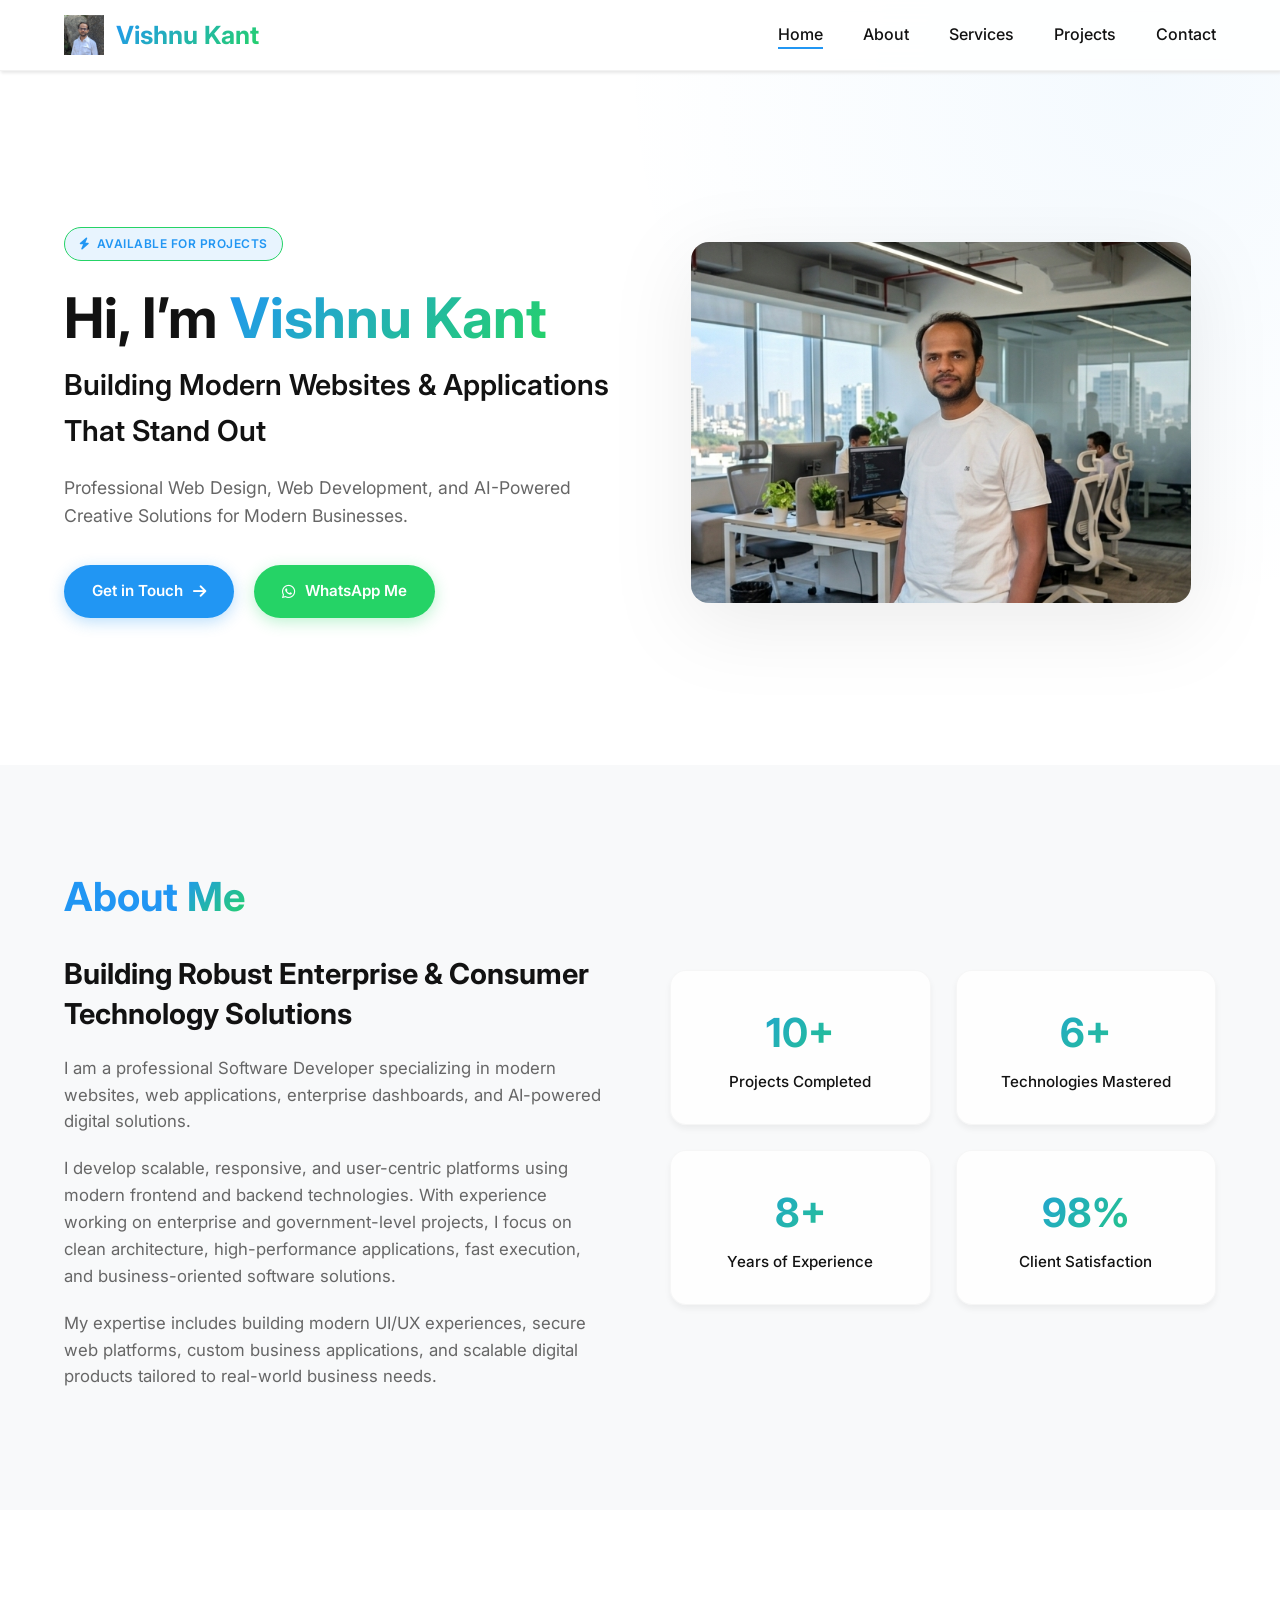
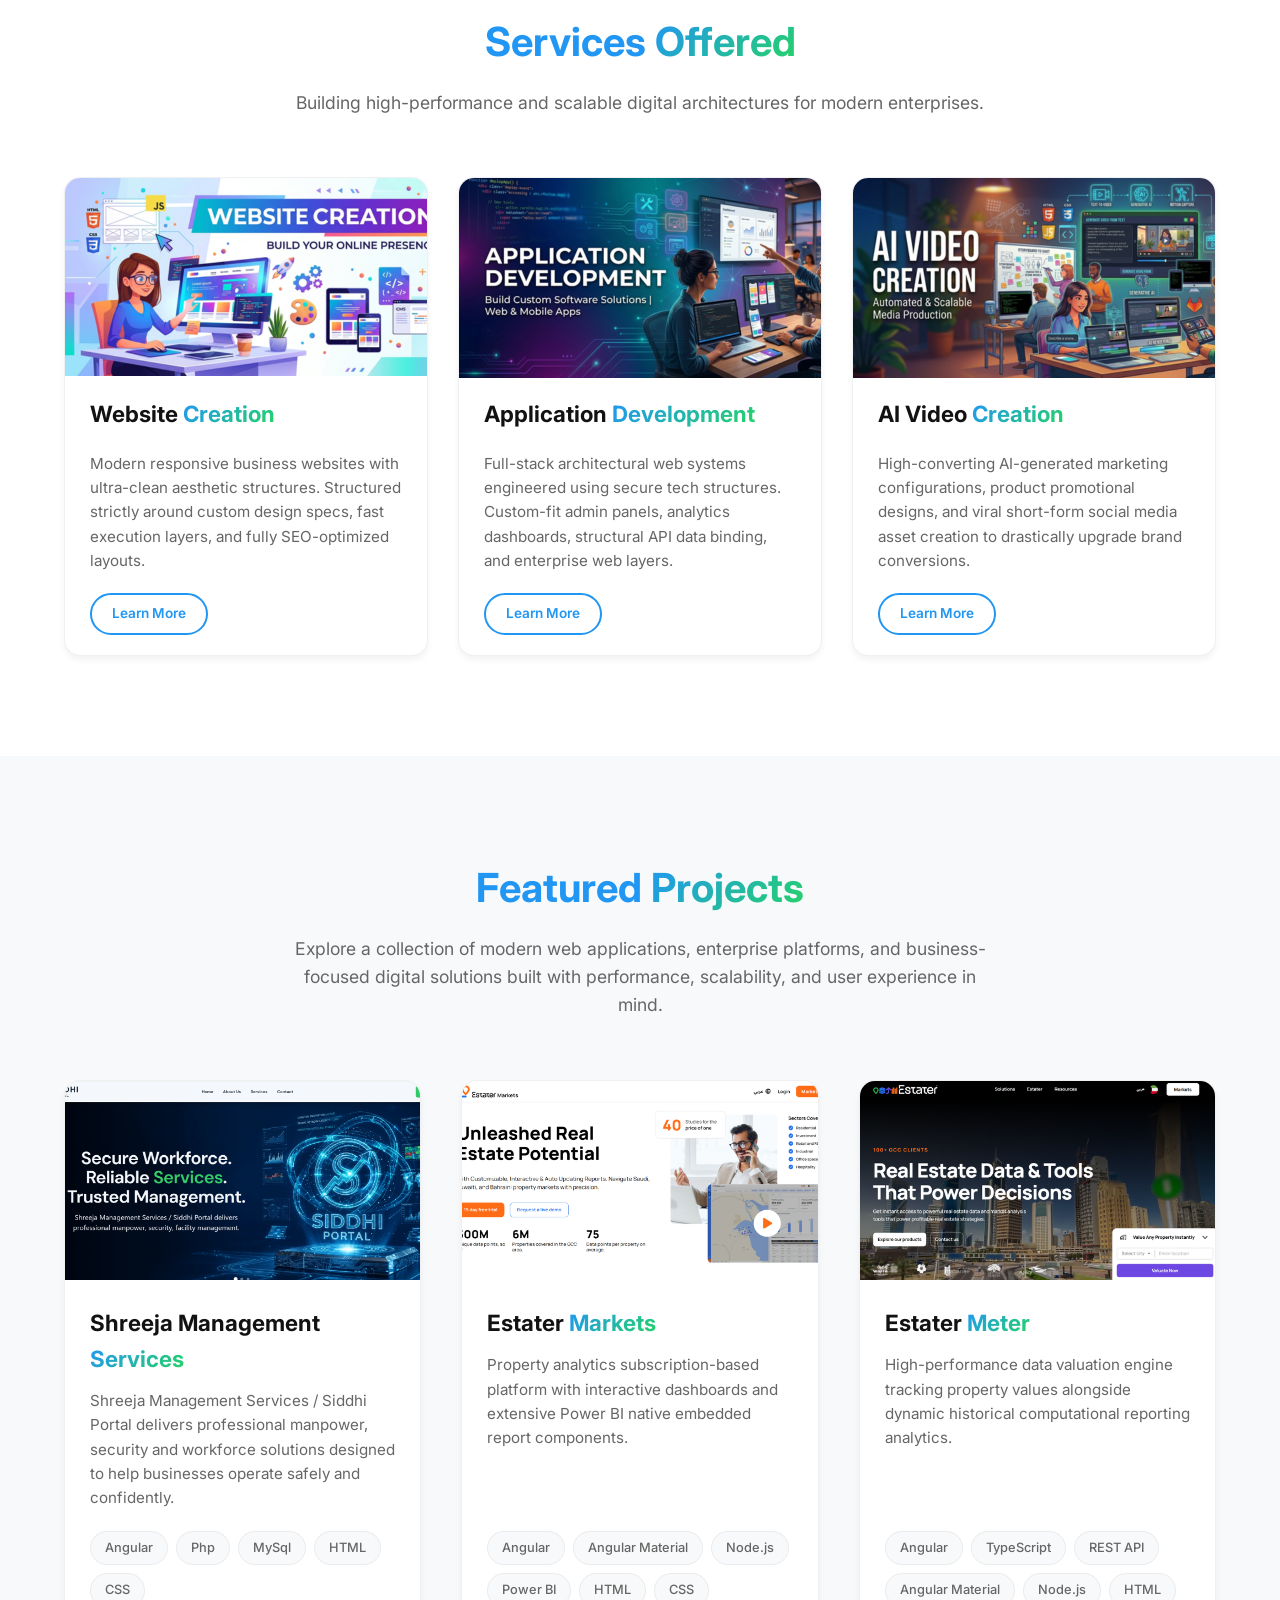
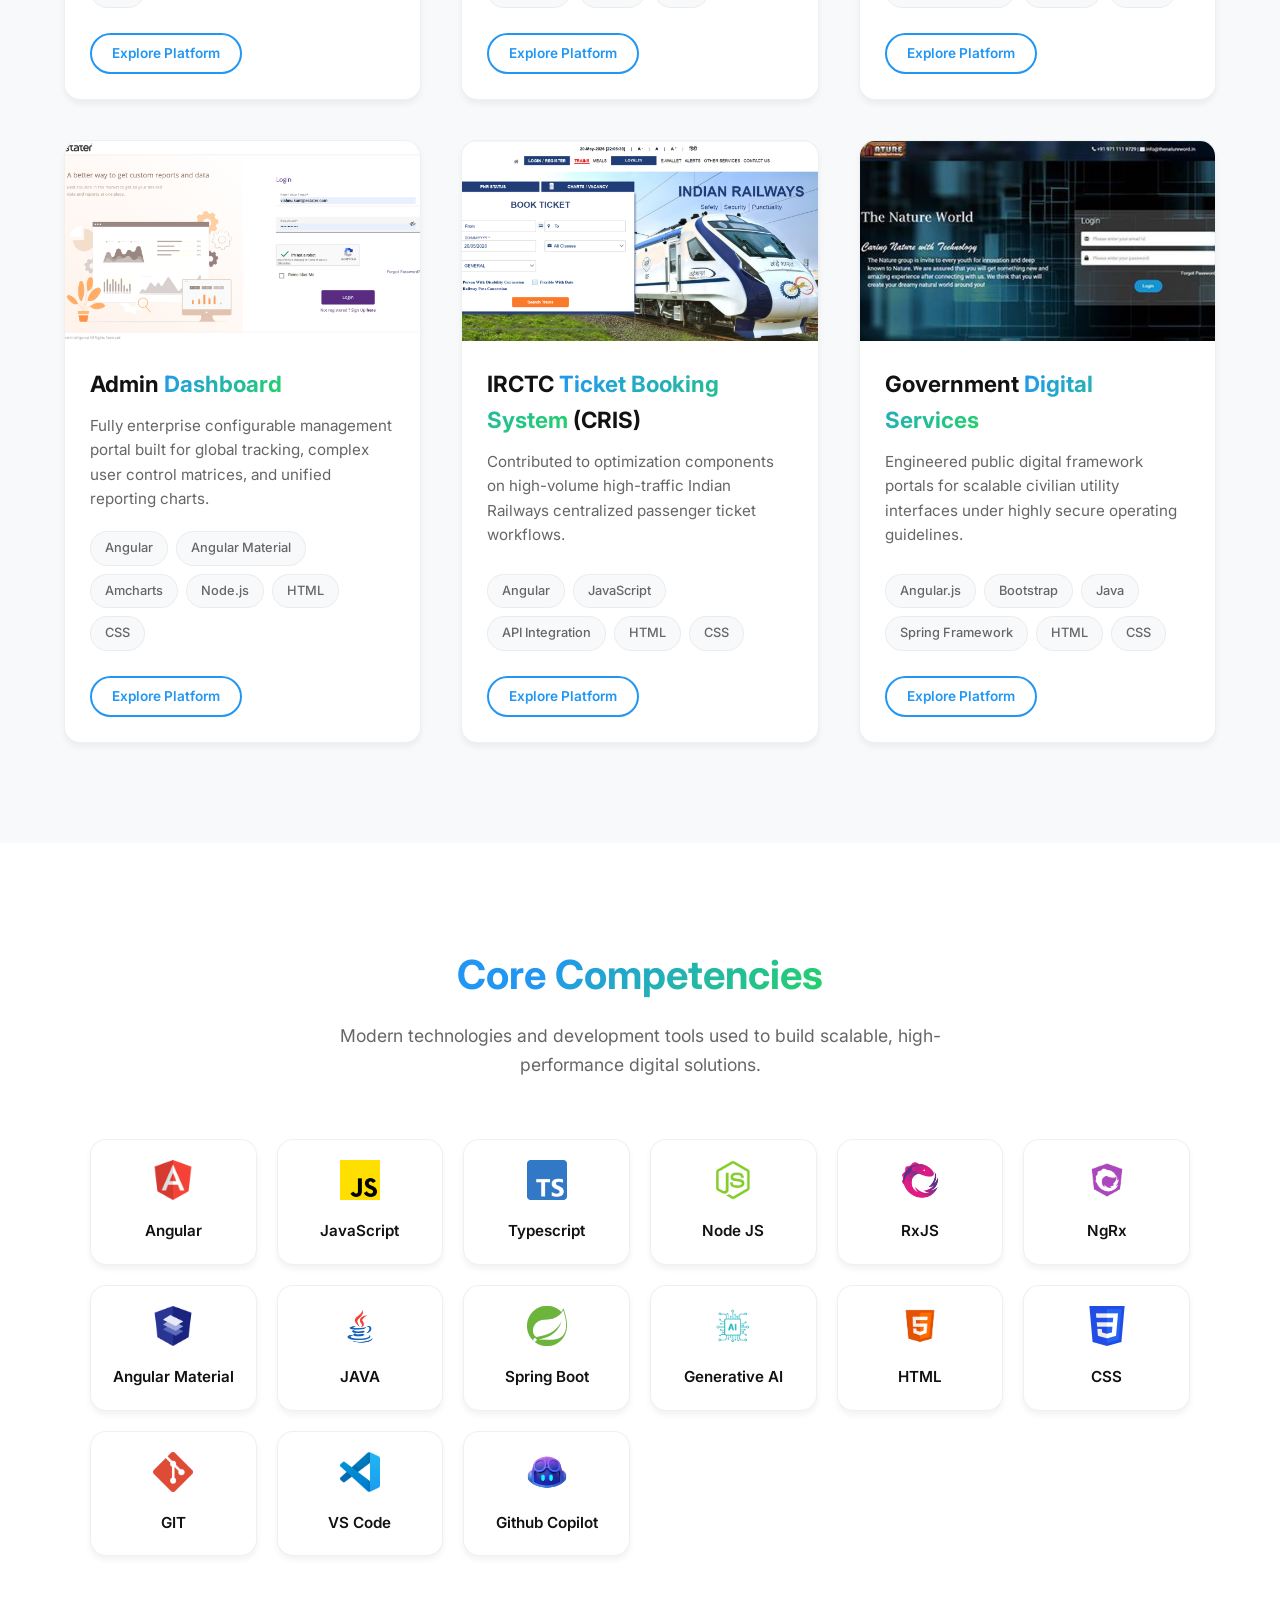
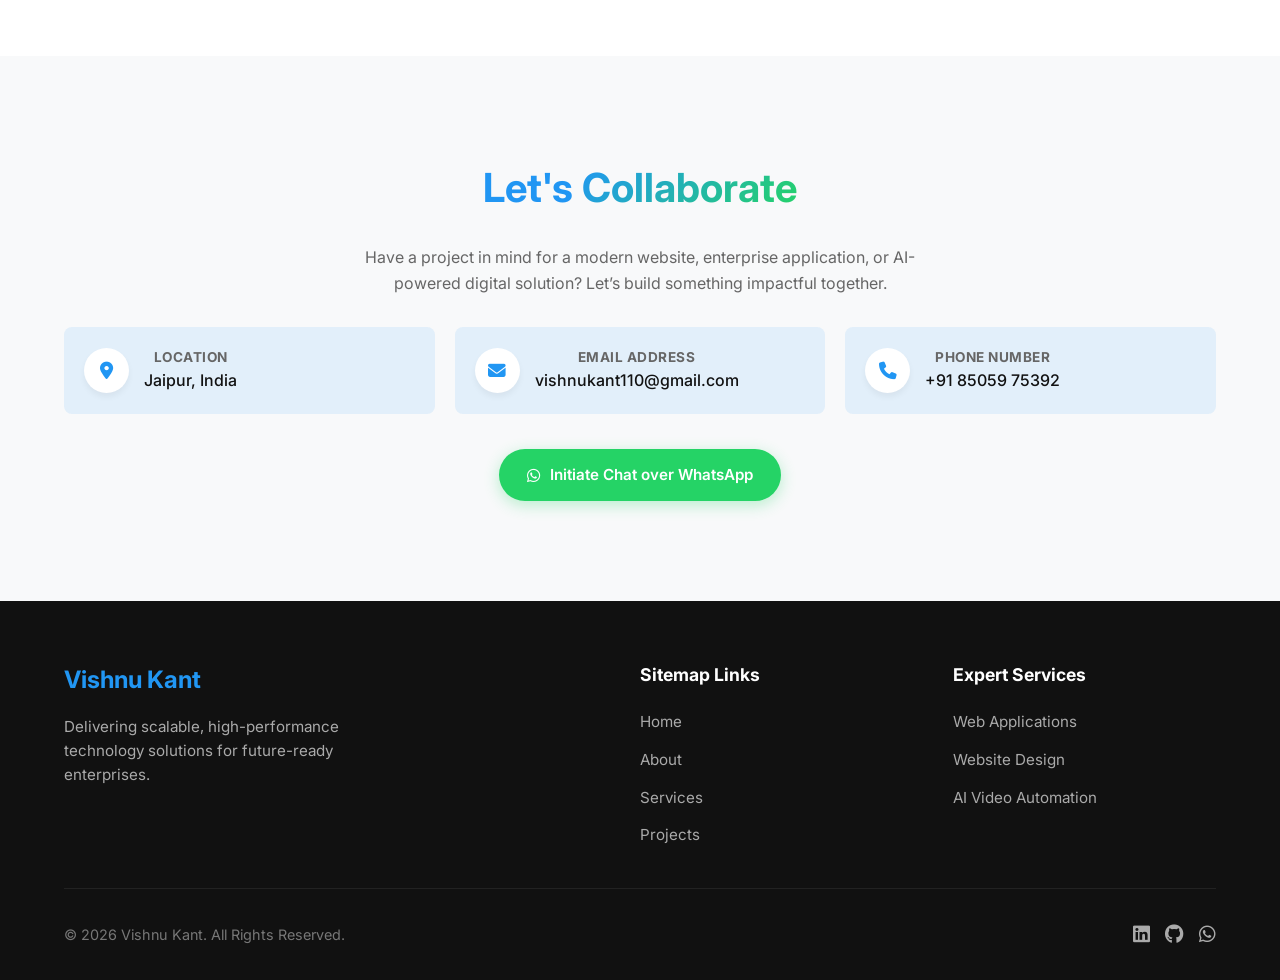
==== commit 3ea2a10c: "update mail" ====
--- a/index.html
+++ b/index.html
@@ -330,7 +330,7 @@
                         <div class="contact-icon"><i class="fa-solid fa-envelope"></i></div>
                         <div>
                             <h5>Email Address</h5>
-                            <p>vishnukantlav291@gmail.com</p>
+                            <p>vishnukant110@gmail.com</p>
                         </div>
                     </div>
                     <div class="contact-row">
@@ -376,8 +376,8 @@
         <div class="footer-bottom">
             <p>&copy; <span id="year"></span> Vishnu Kant. All Rights Reserved.</p>
             <div class="social-icons">
-                <a href="#" aria-label="LinkedIn"><i class="fa-brands fa-linkedin"></i></a>
-                <a href="https://github.com/vishnu-85/" aria-label="GitHub"><i class="fa-brands fa-github"></i></a>
+                <a href="https://www.linkedin.com/in/vishnukant-luv/" target="_blank" aria-label="LinkedIn"><i class="fa-brands fa-linkedin"></i></a>
+                <a href="https://github.com/vishnu-85/" target="_blank" aria-label="GitHub"><i class="fa-brands fa-github"></i></a>
                 <a href="https://wa.me/918505975392" target="_blank" aria-label="WhatsApp"><i class="fa-brands fa-whatsapp"></i></a>
             </div>
         </div>
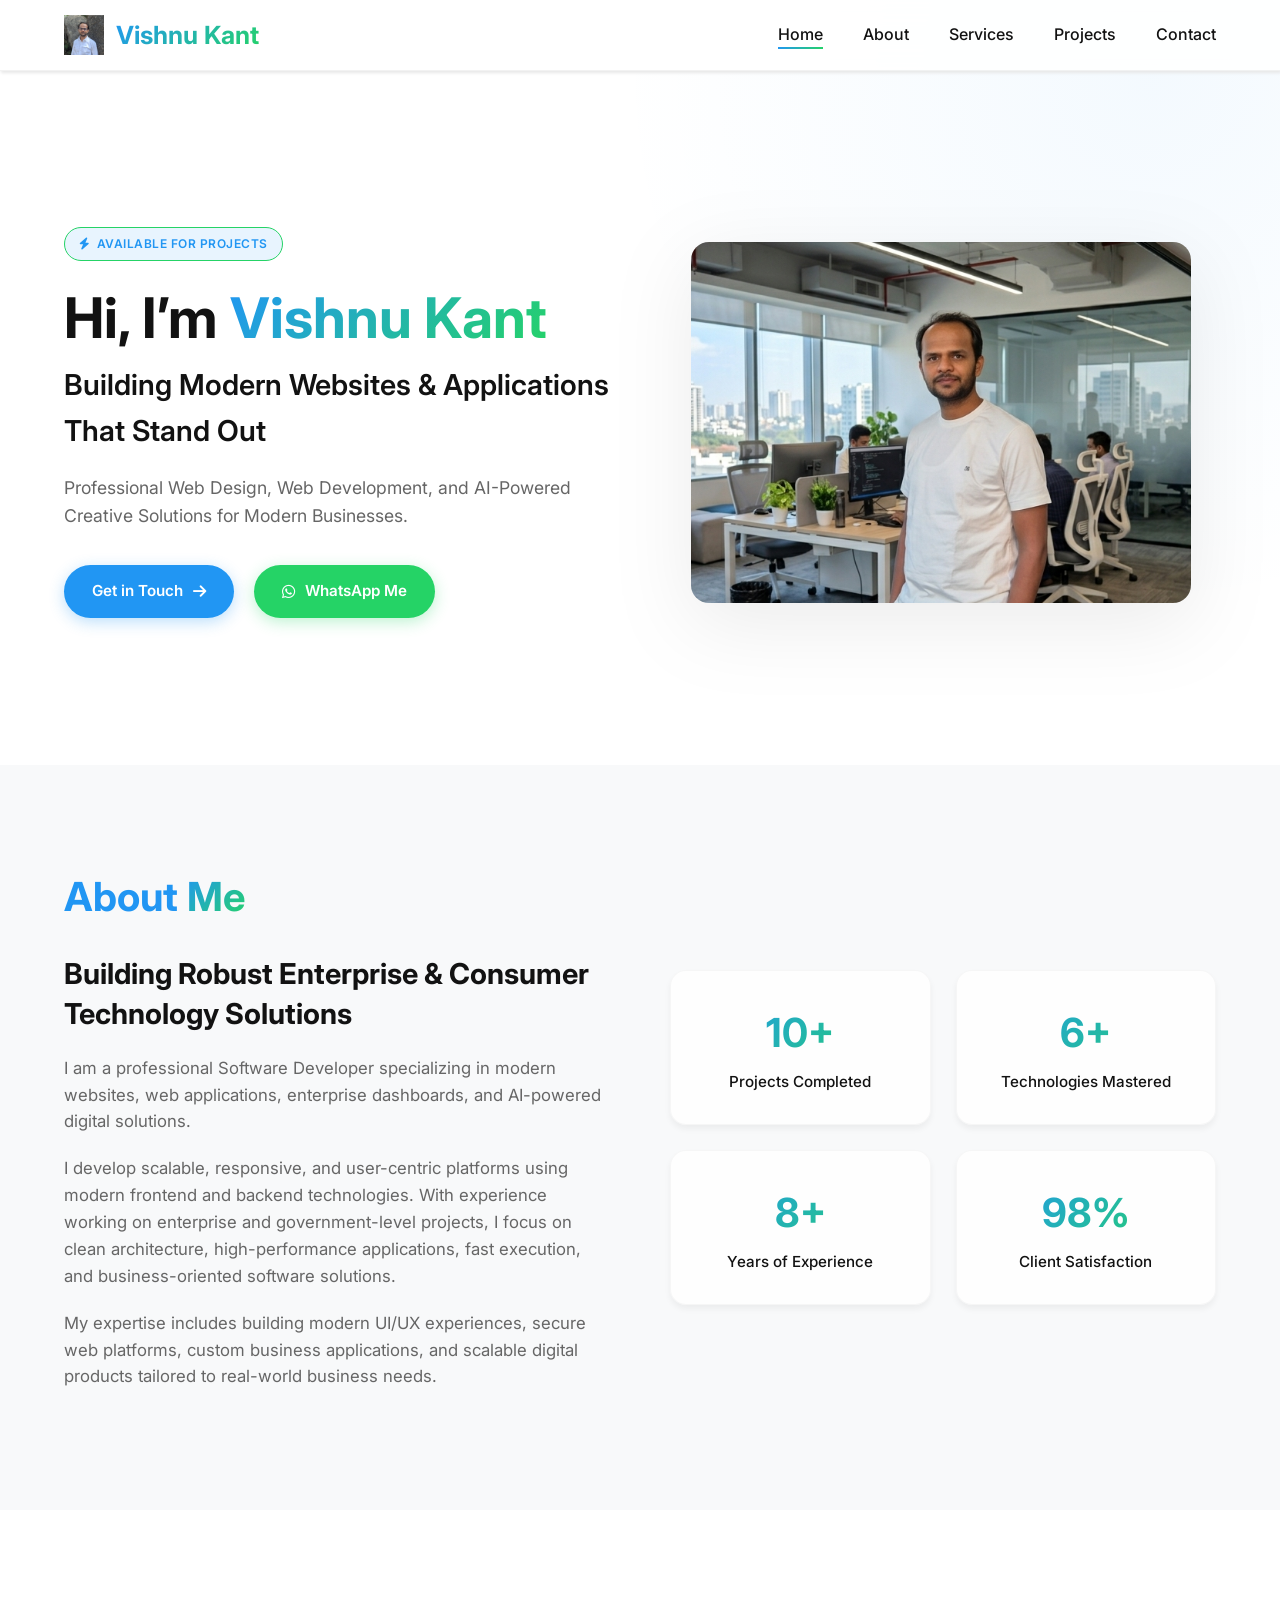
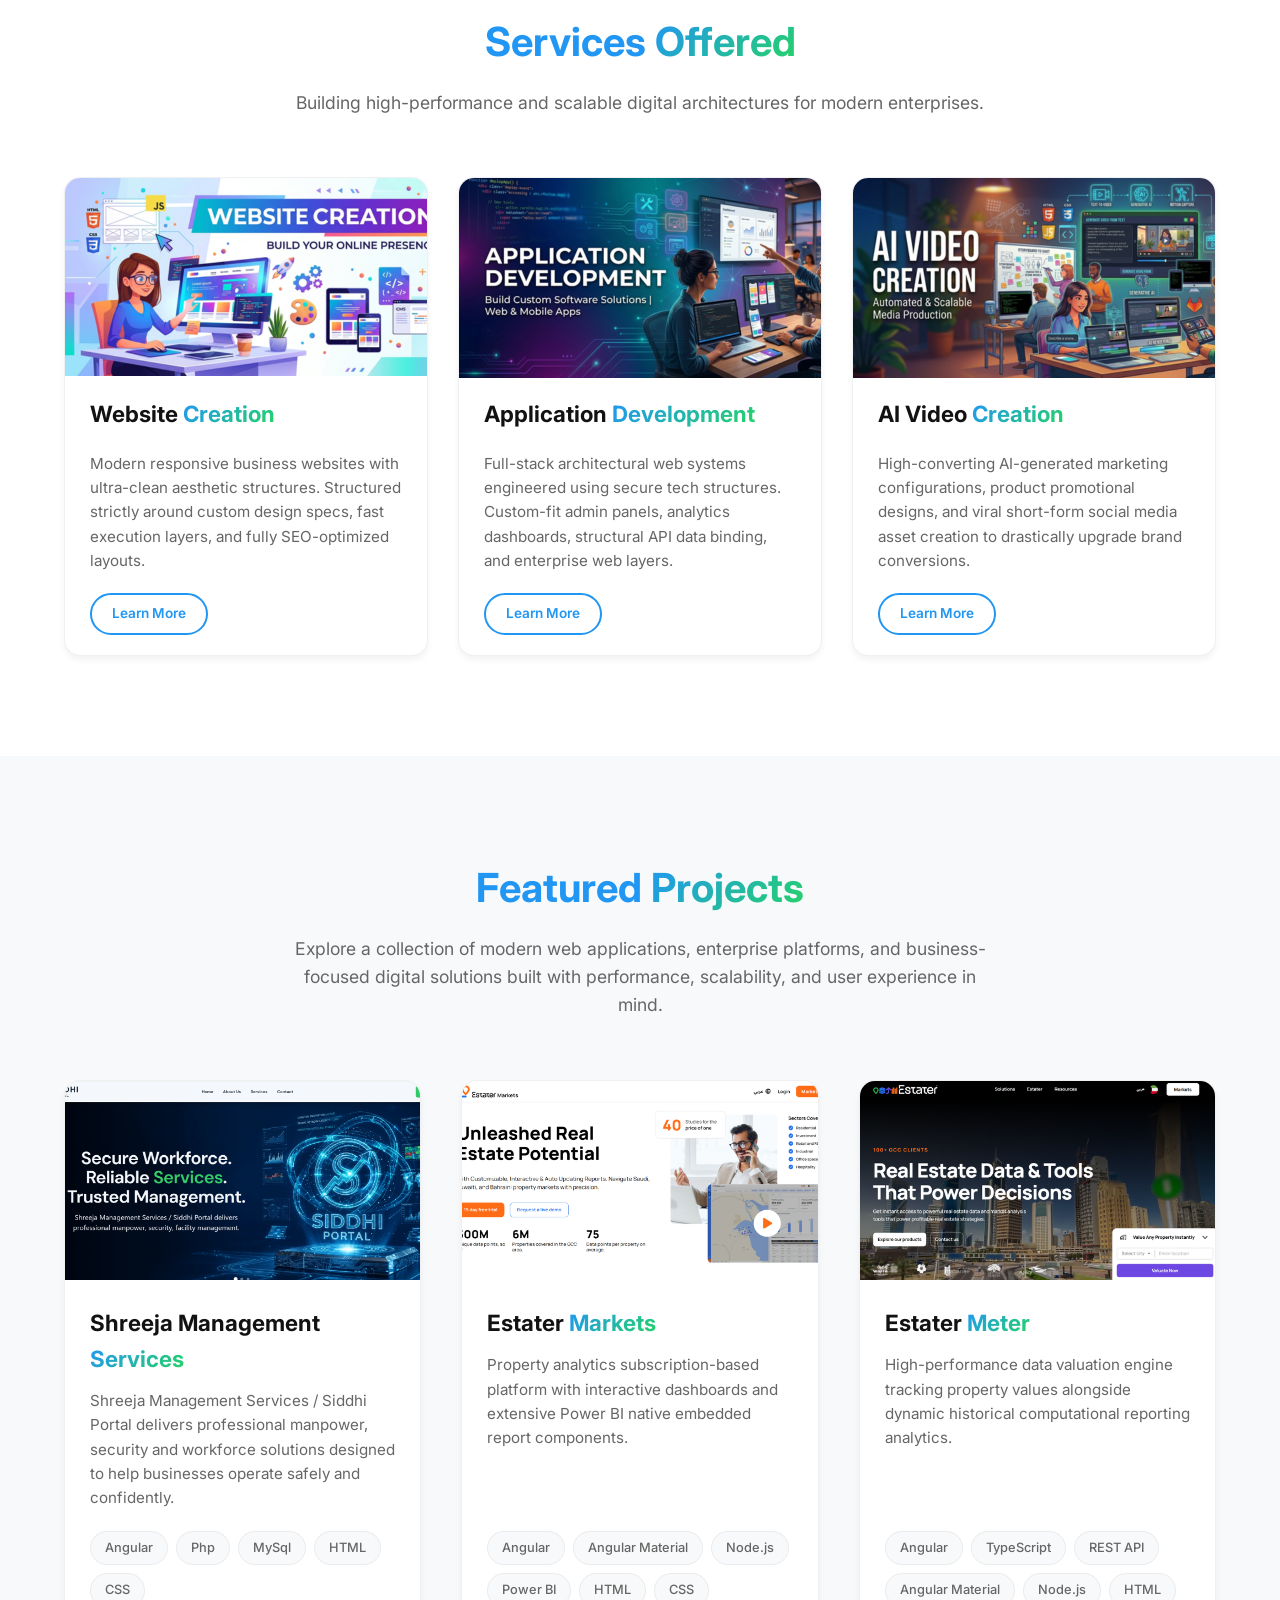
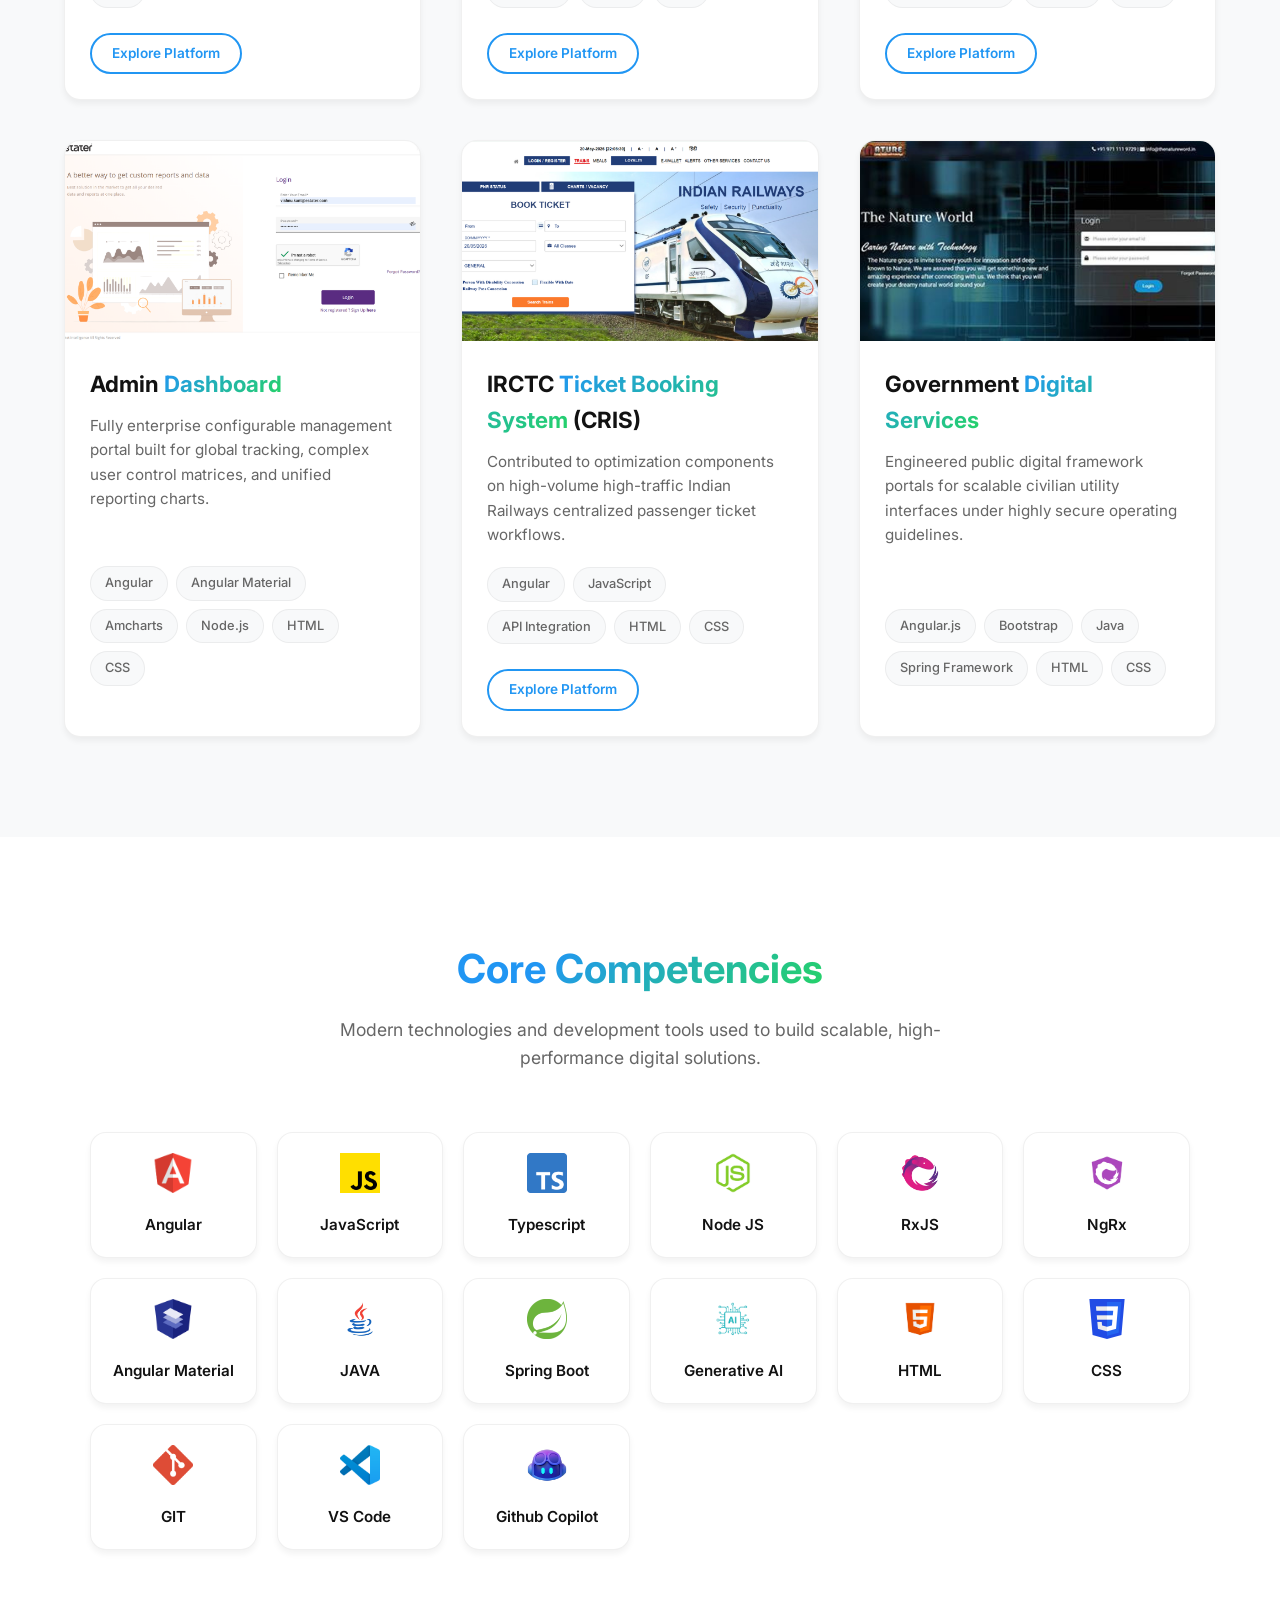
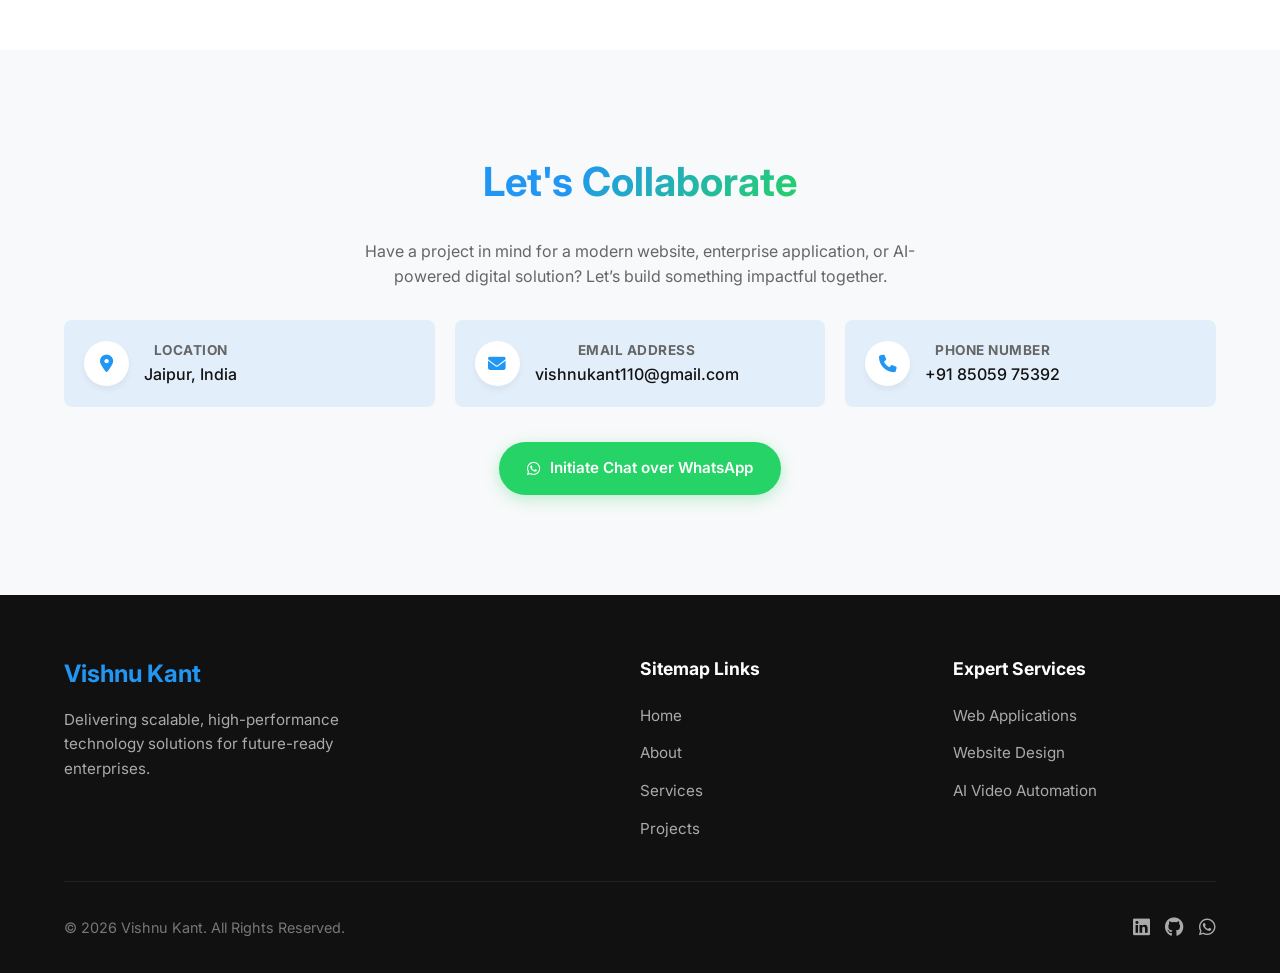
==== commit 4e5ea5e6: "update links" ====
--- a/index.html
+++ b/index.html
@@ -129,7 +129,7 @@
                         <span class="tech-badge">HTML</span>
                         <span class="tech-badge">CSS</span>
                     </div>
-                    <a href="" class="btn btn-outline" style="padding: 8px 20px; font-size: 0.85rem; align-self: flex-start;">Explore Platform</a>
+                    <a href="https://vishnu-85-shreeja.netlify.app/" target="_blank" class="btn btn-outline" style="padding: 8px 20px; font-size: 0.85rem; align-self: flex-start;">Explore Platform</a>
                 </div>
             </div>
             <div class="project-card">
@@ -147,7 +147,7 @@
                         <span class="tech-badge">HTML</span>
                         <span class="tech-badge">CSS</span>
                     </div>
-                    <a href="" class="btn btn-outline" style="padding: 8px 20px; font-size: 0.85rem; align-self: flex-start;">Explore Platform</a>
+                    <a href="https://markets.estater.com/" target="_blank" class="btn btn-outline" style="padding: 8px 20px; font-size: 0.85rem; align-self: flex-start;">Explore Platform</a>
                 </div>
             </div>
             <div class="project-card">
@@ -165,7 +165,7 @@
                          <span class="tech-badge">Node.js</span>
                          <span class="tech-badge">HTML</span>
                     </div>
-                    <a href="" class="btn btn-outline" style="padding: 8px 20px; font-size: 0.85rem; align-self: flex-start;">Explore Platform</a>
+                    <a href="https://estater.com/" target="_blank" class="btn btn-outline" style="padding: 8px 20px; font-size: 0.85rem; align-self: flex-start;">Explore Platform</a>
                 </div>
             </div>
             <div class="project-card">
@@ -183,7 +183,7 @@
                         <span class="tech-badge">HTML</span>
                         <span class="tech-badge">CSS</span>
                     </div>
-                    <a href="" class="btn btn-outline" style="padding: 8px 20px; font-size: 0.85rem; align-self: flex-start;">Explore Platform</a>
+                    <!-- <a href="" target="_blank" class="btn btn-outline" style="padding: 8px 20px; font-size: 0.85rem; align-self: flex-start;">Explore Platform</a> -->
                 </div>
             </div>
             <div class="project-card">
@@ -200,7 +200,7 @@
                         <span class="tech-badge">HTML</span>
                         <span class="tech-badge">CSS</span>
                     </div>
-                    <a href="" class="btn btn-outline" style="padding: 8px 20px; font-size: 0.85rem; align-self: flex-start;">Explore Platform</a>
+                    <a href="https://www.irctc.co.in/nget/" target="_blank" class="btn btn-outline" style="padding: 8px 20px; font-size: 0.85rem; align-self: flex-start;">Explore Platform</a>
                 </div>
             </div>
             <div class="project-card" style="grid-column: span 1;">
@@ -218,7 +218,7 @@
                         <span class="tech-badge">HTML</span>
                         <span class="tech-badge">CSS</span>
                     </div>
-                    <a href="" class="btn btn-outline" style="padding: 8px 20px; font-size: 0.85rem; align-self: flex-start;">Explore Platform</a>
+                    <!-- <a href="" target="_blank" class="btn btn-outline" style="padding: 8px 20px; font-size: 0.85rem; align-self: flex-start;">Explore Platform</a> -->
                 </div>
             </div>
         </div>
--- a/styles.css
+++ b/styles.css
@@ -187,7 +187,7 @@
   left: 0;
   width: 0;
   height: 2px;
-  background: var(--primary);
+  background: linear-gradient(135deg, var(--primary), var(--secondary));
   transition: var(--transition);
 }
 
@@ -197,7 +197,15 @@
 }
 
 .nav-menu a:hover {
-  color: var(--primary);
+  background: linear-gradient(135deg, var(--primary), var(--secondary));
+  
+  /* 2. Clip the background image strictly to the text characters */
+  background-clip: text;
+  -webkit-background-clip: text; /* Required for Chrome, Safari, and Edge */
+  
+  /* 3. Make the actual text color transparent so the background shines through */
+  color: transparent;
+  -webkit-text-fill-color: transparent; /* Extra reliability for WebKit browsers */
 }
 
 .hamburger {
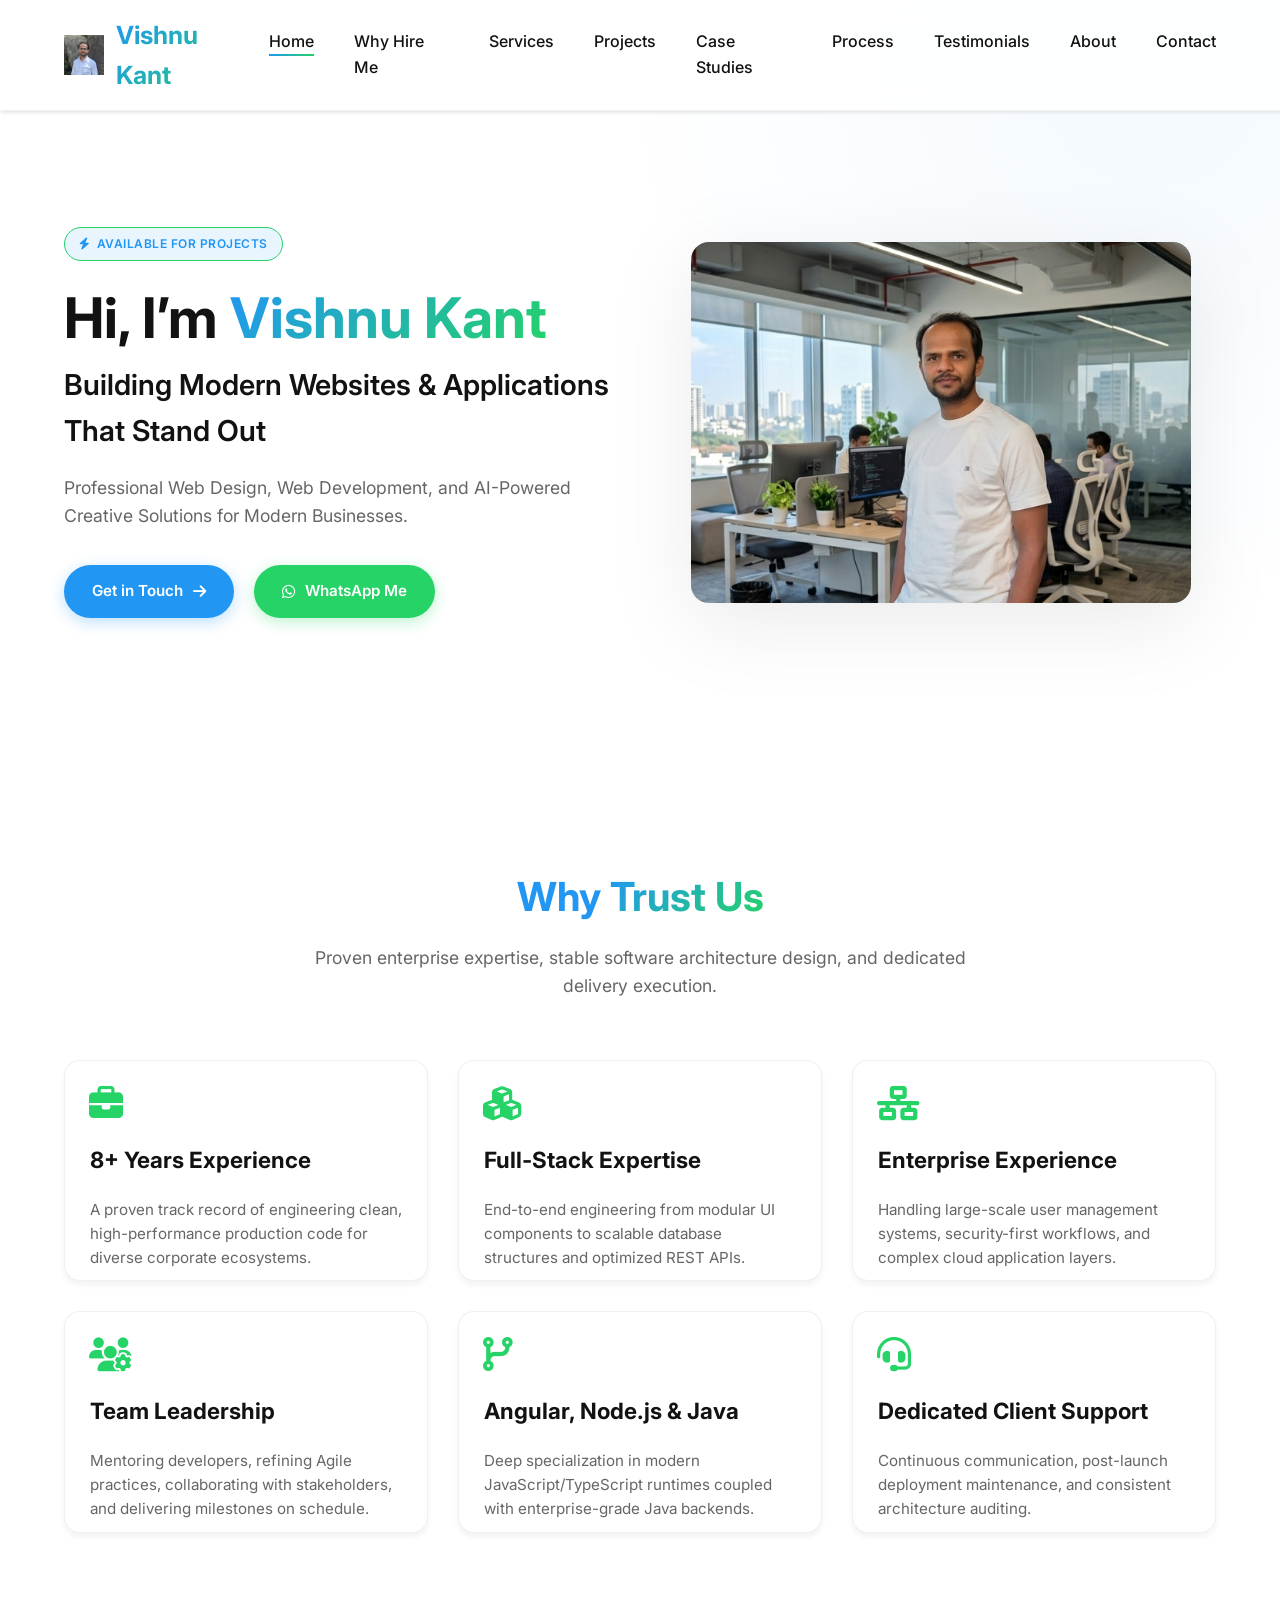
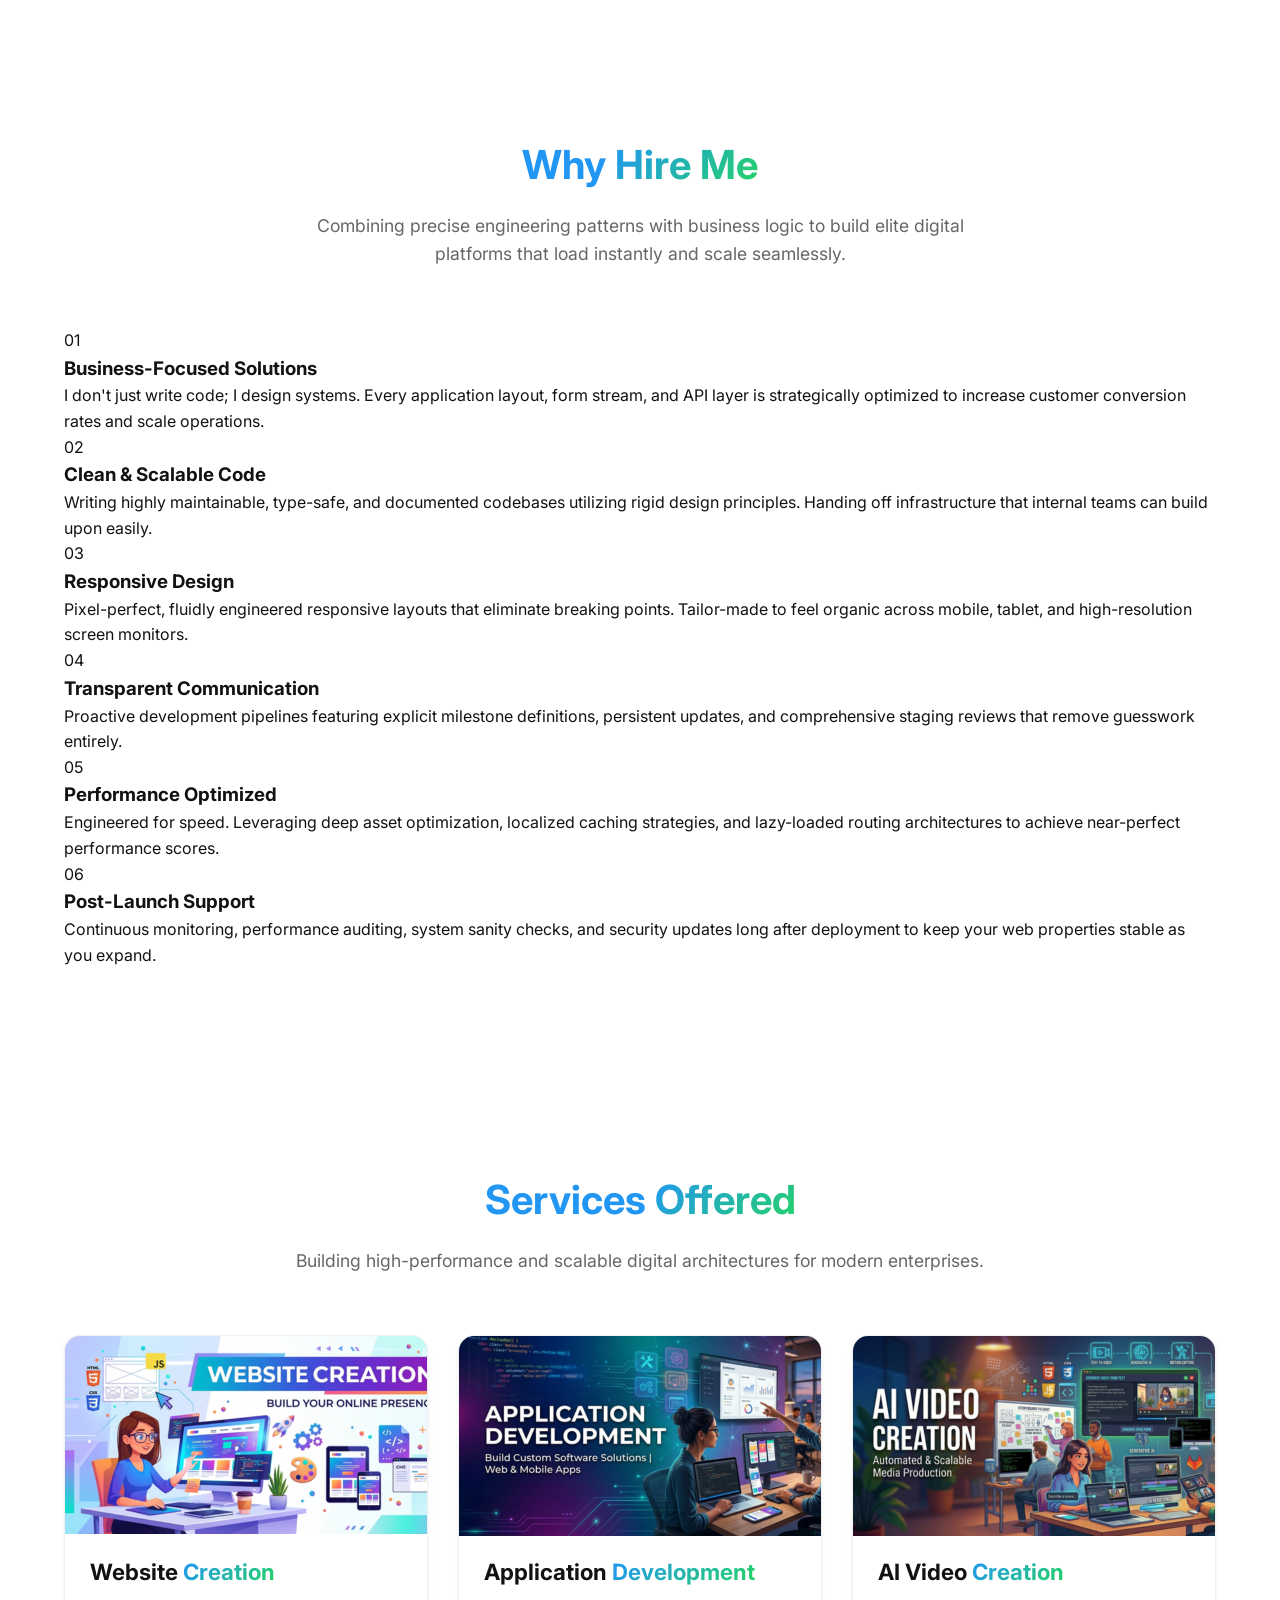
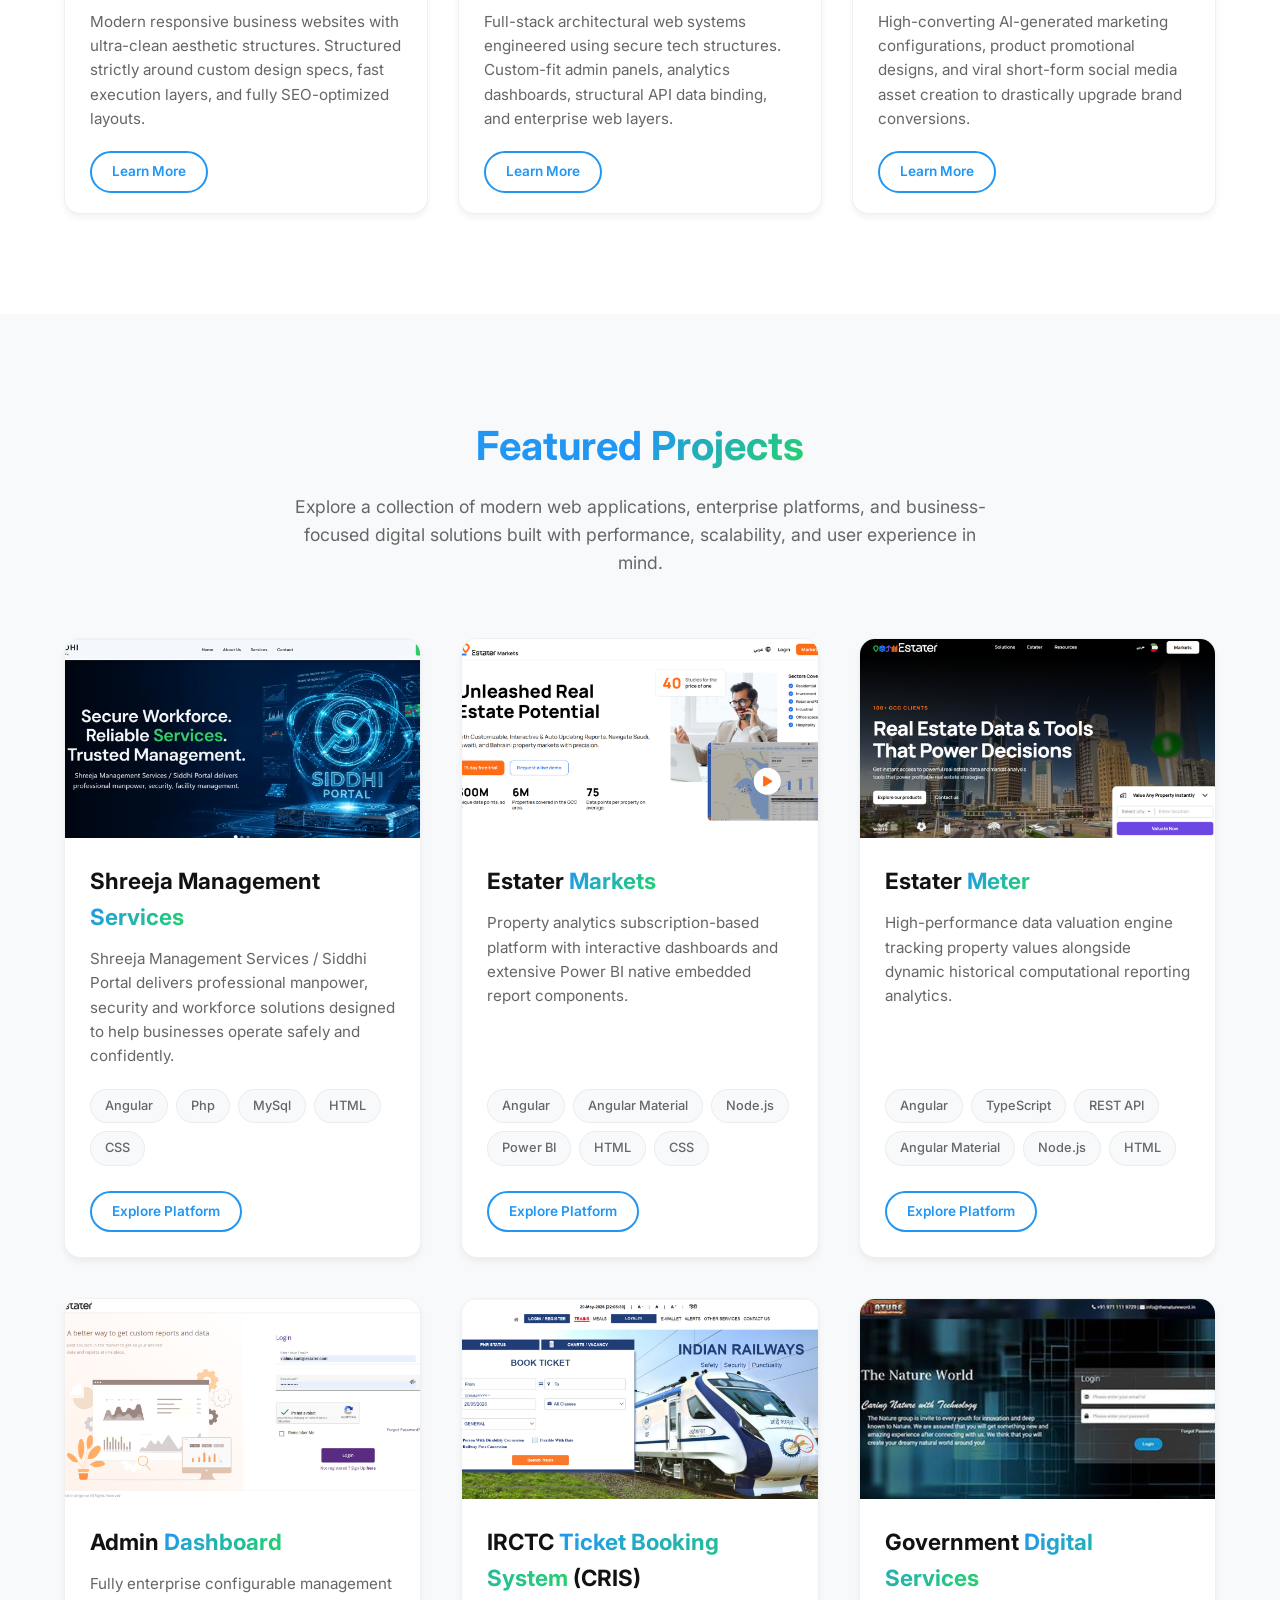
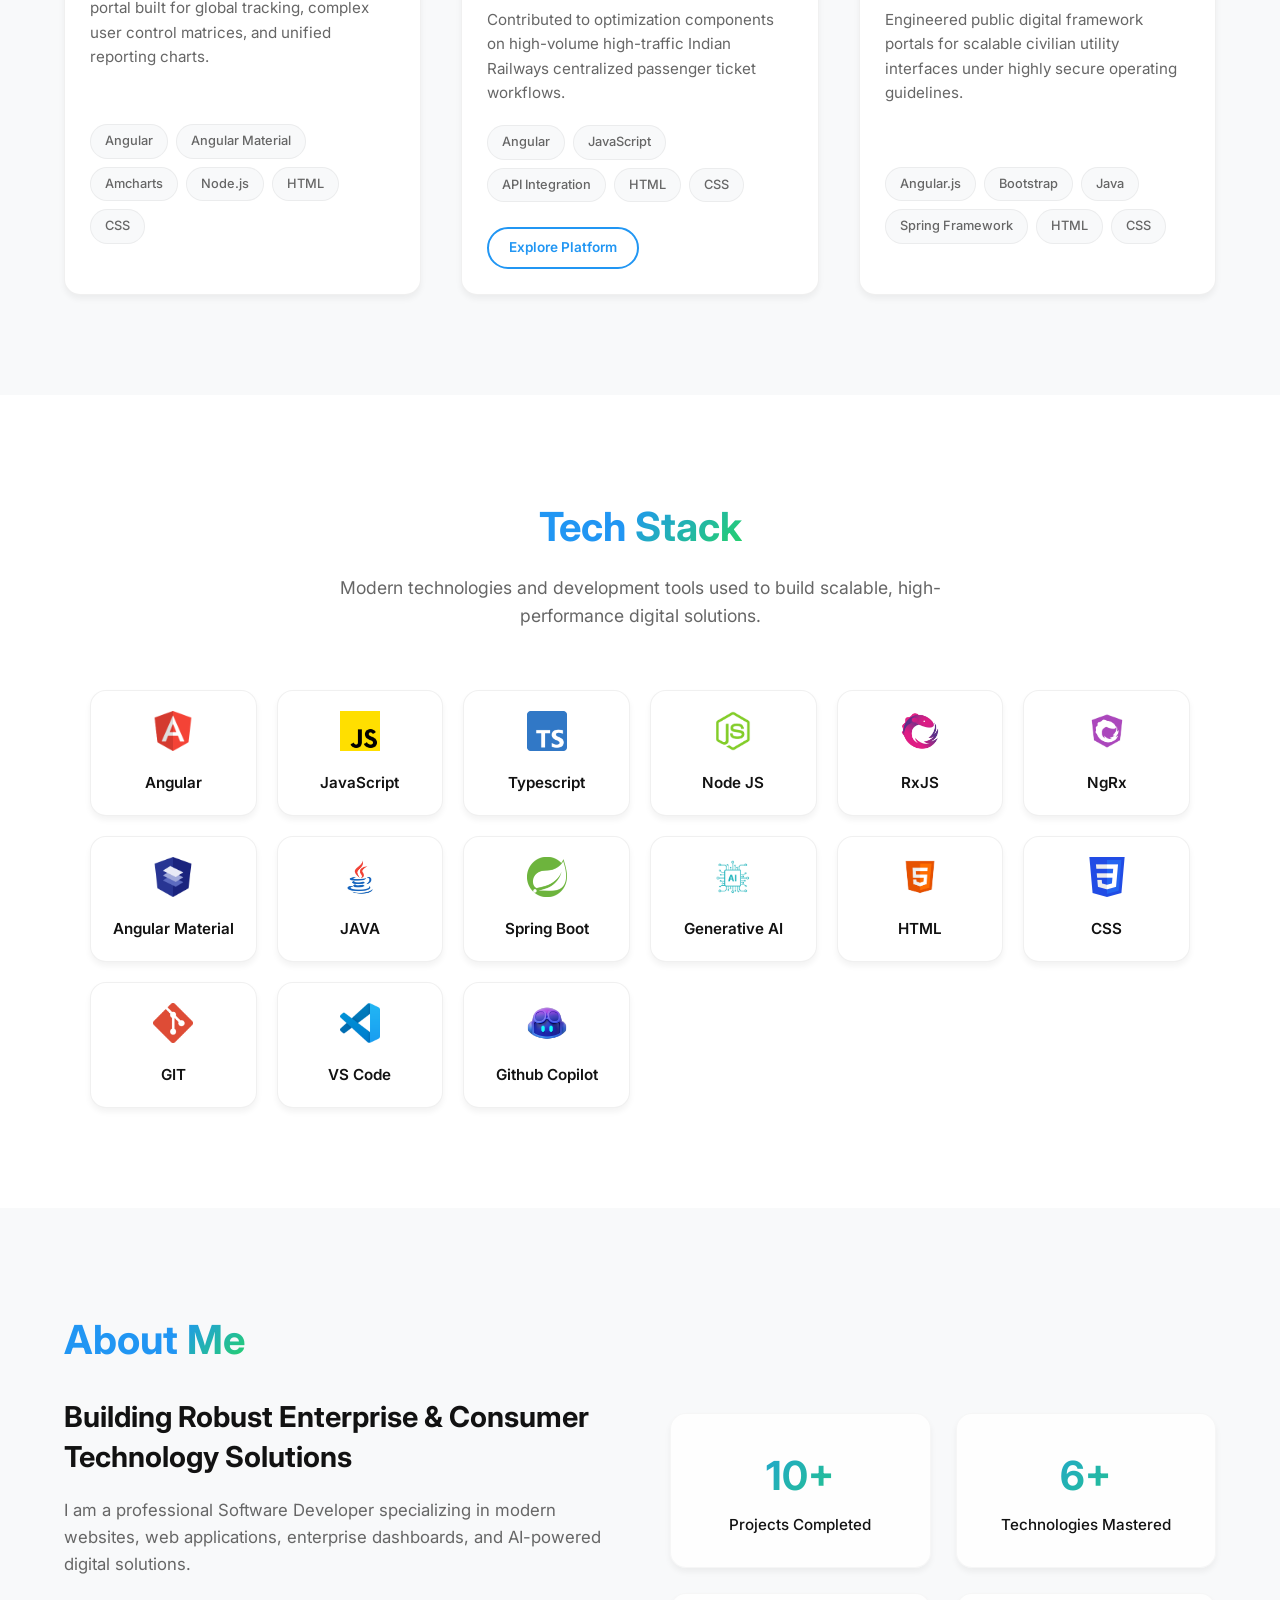
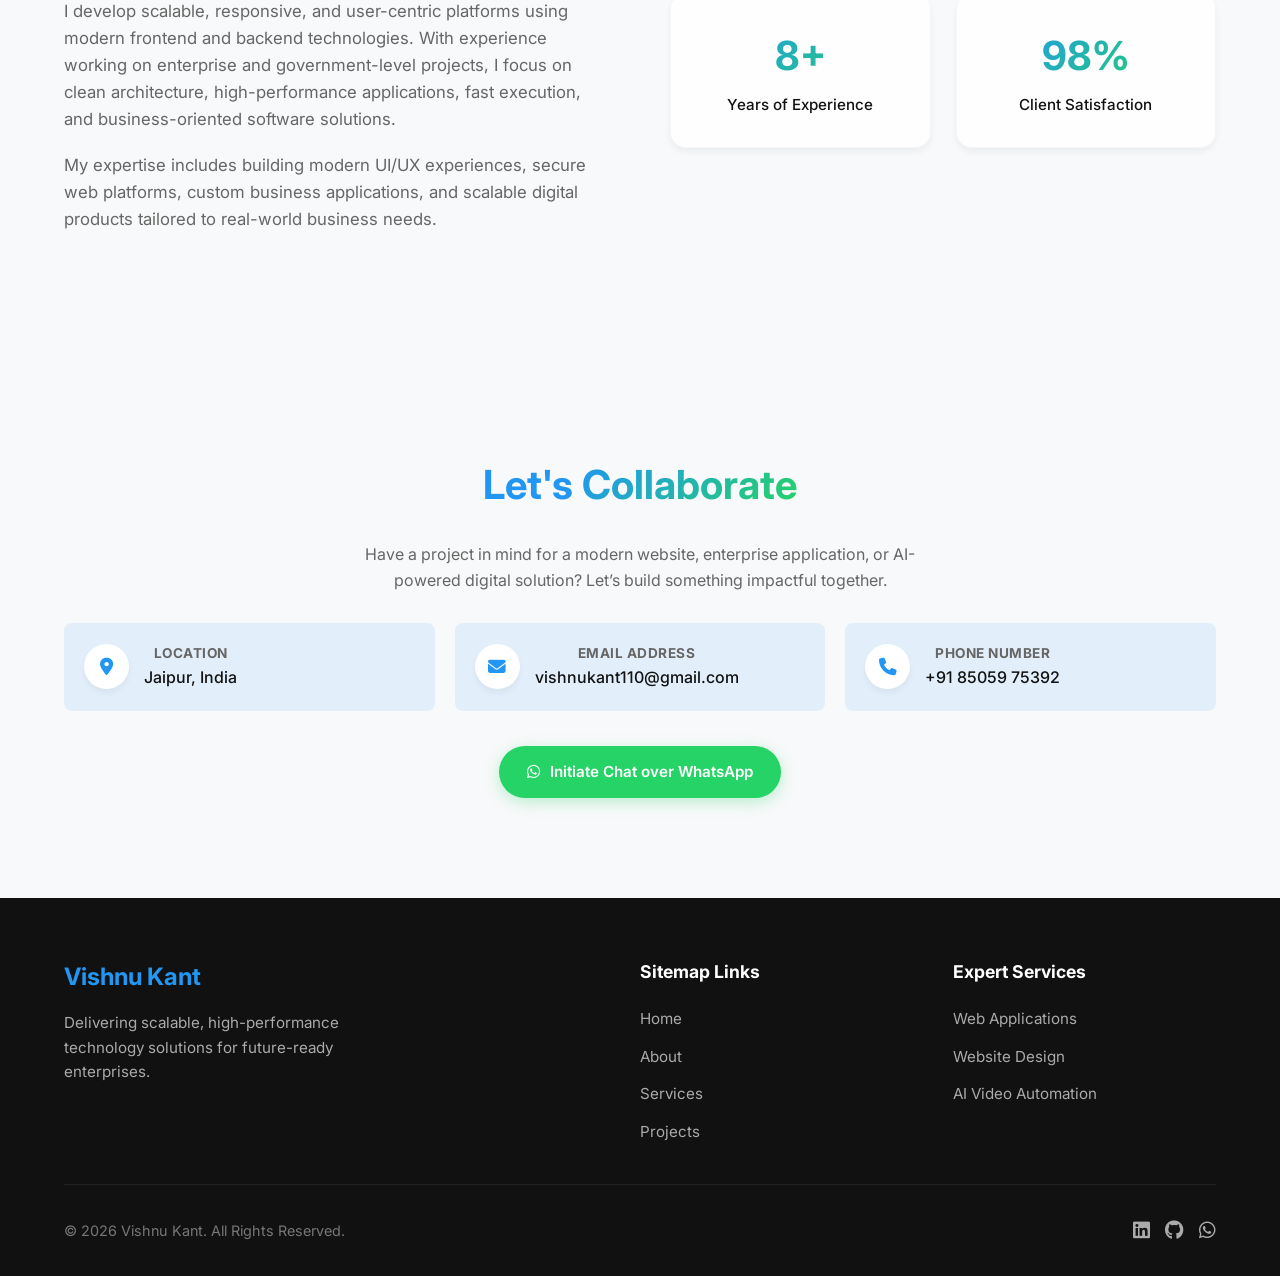
==== commit 4e26a3b1: "update new website" ====
--- a/index.html
+++ b/index.html
@@ -22,9 +22,13 @@
             </button>
             <ul class="nav-menu">
                 <li><a href="#home" class="active">Home</a></li>
-                <li><a href="#about">About</a></li>
+                <li><a href="#why-hire-me">Why Hire Me</a></li>
                 <li><a href="#services">Services</a></li>
                 <li><a href="#projects">Projects</a></li>
+                <li><a href="#case-studies">Case Studies</a></li>
+                <li><a href="#process">Process</a></li>
+                <li><a href="#testimonials">Testimonials</a></li>
+                <li><a href="#about">About</a></li>
                 <li><a href="#contact">Contact</a></li>
             </ul>
         </div>
@@ -50,33 +54,129 @@
         </div>
     </section>
 
-    <section id="about" class="reveal">
-        <div class="about-container">
-            <div class="about-text">
-                <div class="section-header" style="text-align: left; margin-bottom: 25px;">
-                    <h2>About <span class="gradient-text">Me</span></h2>
-                </div>
-                <h3>Building Robust Enterprise & Consumer Technology Solutions</h3>
-                <p>I am a professional Software Developer specializing in modern websites, web applications, enterprise dashboards, and AI-powered digital solutions.</p>
-                <p>I develop scalable, responsive, and user-centric platforms using modern frontend and backend technologies. With experience working on enterprise and government-level projects, I focus on clean architecture, high-performance applications, fast execution, and business-oriented software solutions.</p>
-                <p>My expertise includes building modern UI/UX experiences, secure web platforms, custom business applications, and scalable digital products tailored to real-world business needs.</p>
-            </div>
-            <div class="about-stats">
-                <div class="stat-card">
-                    <h4 class="gradient-text">10+</h4>
-                    <p>Projects Completed</p>
-                </div>
-                <div class="stat-card">
-                    <h4 class="gradient-text">6+</h4>
-                    <p>Technologies Mastered</p>
-                </div>
-                <div class="stat-card">
-                    <h4 class="gradient-text">8+</h4>
-                    <p>Years of Experience</p>
-                </div>
-                <div class="stat-card">
-                    <h4 class="gradient-text">98%</h4>
-                    <p>Client Satisfaction</p>
+    <section id="trust-indicators" class="reveal">
+        <div class="section-header">
+            <h2>Why <span class="gradient-text">Trust Us</span></h2>
+            <p>Proven enterprise expertise, stable software architecture design, and dedicated delivery execution.</p>
+        </div>
+        
+        <div class="services-grid">
+            <div class="service-card">
+                <div class="trust-img">
+                    <i class="fa-solid fa-briefcase"></i>
+                </div>
+                <h3>8+ Years Experience</h3>
+                <p>A proven track record of engineering clean, high-performance production code for diverse corporate ecosystems.</p>
+                <div class="trust-glow"></div>
+            </div>
+
+            <div class="service-card">
+                <div class="trust-img">
+                    <i class="fa-solid fa-cubes"></i>
+                </div>
+                <h3>Full-Stack Expertise</h3>
+                <p>End-to-end engineering from modular UI components to scalable database structures and optimized REST APIs.</p>
+                <div class="trust-glow"></div>
+            </div>
+
+            <div class="service-card">
+                <div class="trust-img">
+                    <i class="fa-solid fa-network-wired"></i>
+                </div>
+                <h3>Enterprise Experience</h3>
+                <p>Handling large-scale user management systems, security-first workflows, and complex cloud application layers.</p>
+                <div class="trust-glow"></div>
+            </div>
+
+            <div class="service-card">
+                <div class="trust-img">
+                    <i class="fa-solid fa-users-gear"></i>
+                </div>
+                <h3>Team Leadership</h3>
+                <p>Mentoring developers, refining Agile practices, collaborating with stakeholders, and delivering milestones on schedule.</p>
+                <div class="trust-glow"></div>
+            </div>
+
+            <div class="service-card">
+                <div class="trust-img">
+                    <i class="fa-solid fa-code-branch"></i>
+                </div>
+                <h3>Angular, Node.js & Java</h3>
+                <p>Deep specialization in modern JavaScript/TypeScript runtimes coupled with enterprise-grade Java backends.</p>
+                <div class="trust-glow"></div>
+            </div>
+
+            <div class="service-card">
+                <div class="trust-img">
+                    <i class="fa-solid fa-headset"></i>
+                </div>
+                <h3>Dedicated Client Support</h3>
+                <p>Continuous communication, post-launch deployment maintenance, and consistent architecture auditing.</p>
+                <div class="trust-glow"></div>
+            </div>
+        </div>
+    </section>
+
+   <section id="why-hire-me" class="reveal">
+        <div class="why-hire-wrapper">
+            <div class="section-header">
+                <h2>Why <span class="gradient-text">Hire Me</span></h2>
+                <p>Combining precise engineering patterns with business logic to build elite digital platforms that load instantly and scale seamlessly.</p>
+            </div>
+
+            <div class="why-hire-text-grid">
+                <!-- Feature 1: Business-Focused Solutions -->
+                <div class="feature-block">
+                    <div class="feature-inline-header">
+                        <span class="feature-index">01</span>
+                        <h3>Business-Focused Solutions</h3>
+                    </div>
+                    <p>I don't just write code; I design systems. Every application layout, form stream, and API layer is strategically optimized to increase customer conversion rates and scale operations.</p>
+                </div>
+
+                <!-- Feature 2: Clean & Scalable Code -->
+                <div class="feature-block">
+                    <div class="feature-inline-header">
+                        <span class="feature-index">02</span>
+                        <h3>Clean & Scalable Code</h3>
+                    </div>
+                    <p>Writing highly maintainable, type-safe, and documented codebases utilizing rigid design principles. Handing off infrastructure that internal teams can build upon easily.</p>
+                </div>
+
+                <!-- Feature 3: Responsive Design -->
+                <div class="feature-block">
+                    <div class="feature-inline-header">
+                        <span class="feature-index">03</span>
+                        <h3>Responsive Design</h3>
+                    </div>
+                    <p>Pixel-perfect, fluidly engineered responsive layouts that eliminate breaking points. Tailor-made to feel organic across mobile, tablet, and high-resolution screen monitors.</p>
+                </div>
+
+                <!-- Feature 4: Transparent Communication -->
+                <div class="feature-block">
+                    <div class="feature-inline-header">
+                        <span class="feature-index">04</span>
+                        <h3>Transparent Communication</h3>
+                    </div>
+                    <p>Proactive development pipelines featuring explicit milestone definitions, persistent updates, and comprehensive staging reviews that remove guesswork entirely.</p>
+                </div>
+
+                <!-- Feature 5: Performance Optimized -->
+                <div class="feature-block">
+                    <div class="feature-inline-header">
+                        <span class="feature-index">05</span>
+                        <h3>Performance Optimized</h3>
+                    </div>
+                    <p>Engineered for speed. Leveraging deep asset optimization, localized caching strategies, and lazy-loaded routing architectures to achieve near-perfect performance scores.</p>
+                </div>
+
+                <!-- Feature 6: Post-Launch Support -->
+                <div class="feature-block">
+                    <div class="feature-inline-header">
+                        <span class="feature-index">06</span>
+                        <h3>Post-Launch Support</h3>
+                    </div>
+                    <p>Continuous monitoring, performance auditing, system sanity checks, and security updates long after deployment to keep your web properties stable as you expand.</p>
                 </div>
             </div>
         </div>
@@ -129,7 +229,7 @@
                         <span class="tech-badge">HTML</span>
                         <span class="tech-badge">CSS</span>
                     </div>
-                    <a href="https://vishnu-85-shreeja.netlify.app/" target="_blank" class="btn btn-outline" style="padding: 8px 20px; font-size: 0.85rem; align-self: flex-start;">Explore Platform</a>
+                    <a href="https://shreejamanagementservices.netlify.app/" target="_blank" class="btn btn-outline" style="padding: 8px 20px; font-size: 0.85rem; align-self: flex-start;">Explore Platform</a>
                 </div>
             </div>
             <div class="project-card">
@@ -226,7 +326,7 @@
 
     <section id="skills" class="reveal">
         <div class="section-header">
-            <h2>Core <span class="gradient-text">Competencies</span></h2>
+            <h2>Tech  <span class="gradient-text">Stack</span></h2>
             <p>Modern technologies and development tools used to build scalable, high-performance digital solutions.</p>
         </div>
         <div class="skills-container">
@@ -309,6 +409,37 @@
             </div>
         </div>
     </section>
+    <section id="about" class="reveal">
+            <div class="about-container">
+                <div class="about-text">
+                    <div class="section-header" style="text-align: left; margin-bottom: 25px;">
+                        <h2>About <span class="gradient-text">Me</span></h2>
+                    </div>
+                    <h3>Building Robust Enterprise & Consumer Technology Solutions</h3>
+                    <p>I am a professional Software Developer specializing in modern websites, web applications, enterprise dashboards, and AI-powered digital solutions.</p>
+                    <p>I develop scalable, responsive, and user-centric platforms using modern frontend and backend technologies. With experience working on enterprise and government-level projects, I focus on clean architecture, high-performance applications, fast execution, and business-oriented software solutions.</p>
+                    <p>My expertise includes building modern UI/UX experiences, secure web platforms, custom business applications, and scalable digital products tailored to real-world business needs.</p>
+                </div>
+                <div class="about-stats">
+                    <div class="stat-card">
+                        <h4 class="gradient-text">10+</h4>
+                        <p>Projects Completed</p>
+                    </div>
+                    <div class="stat-card">
+                        <h4 class="gradient-text">6+</h4>
+                        <p>Technologies Mastered</p>
+                    </div>
+                    <div class="stat-card">
+                        <h4 class="gradient-text">8+</h4>
+                        <p>Years of Experience</p>
+                    </div>
+                    <div class="stat-card">
+                        <h4 class="gradient-text">98%</h4>
+                        <p>Client Satisfaction</p>
+                    </div>
+                </div>
+            </div>
+        </section>
 
     <section id="contact" class="reveal">
         <div class="contact-container">
--- a/styles.css
+++ b/styles.css
@@ -407,6 +407,15 @@
 .service-img{
 
 }
+.trust-img{
+    padding: 1rem 1.5rem 0;
+    background: linear-gradient(135deg, var(--secondary), var(--secondary));
+    background-clip: text;
+    -webkit-background-clip: text;
+    color: transparent;
+    -webkit-text-fill-color: transparent;
+    font-size: 34px;
+}
 .service-icon {
   width: 60px;
   height: 60px;
@@ -868,4 +877,4 @@
   .contact-details {
     grid-template-columns: repeat(1, 1fr); 
   }
-}+}
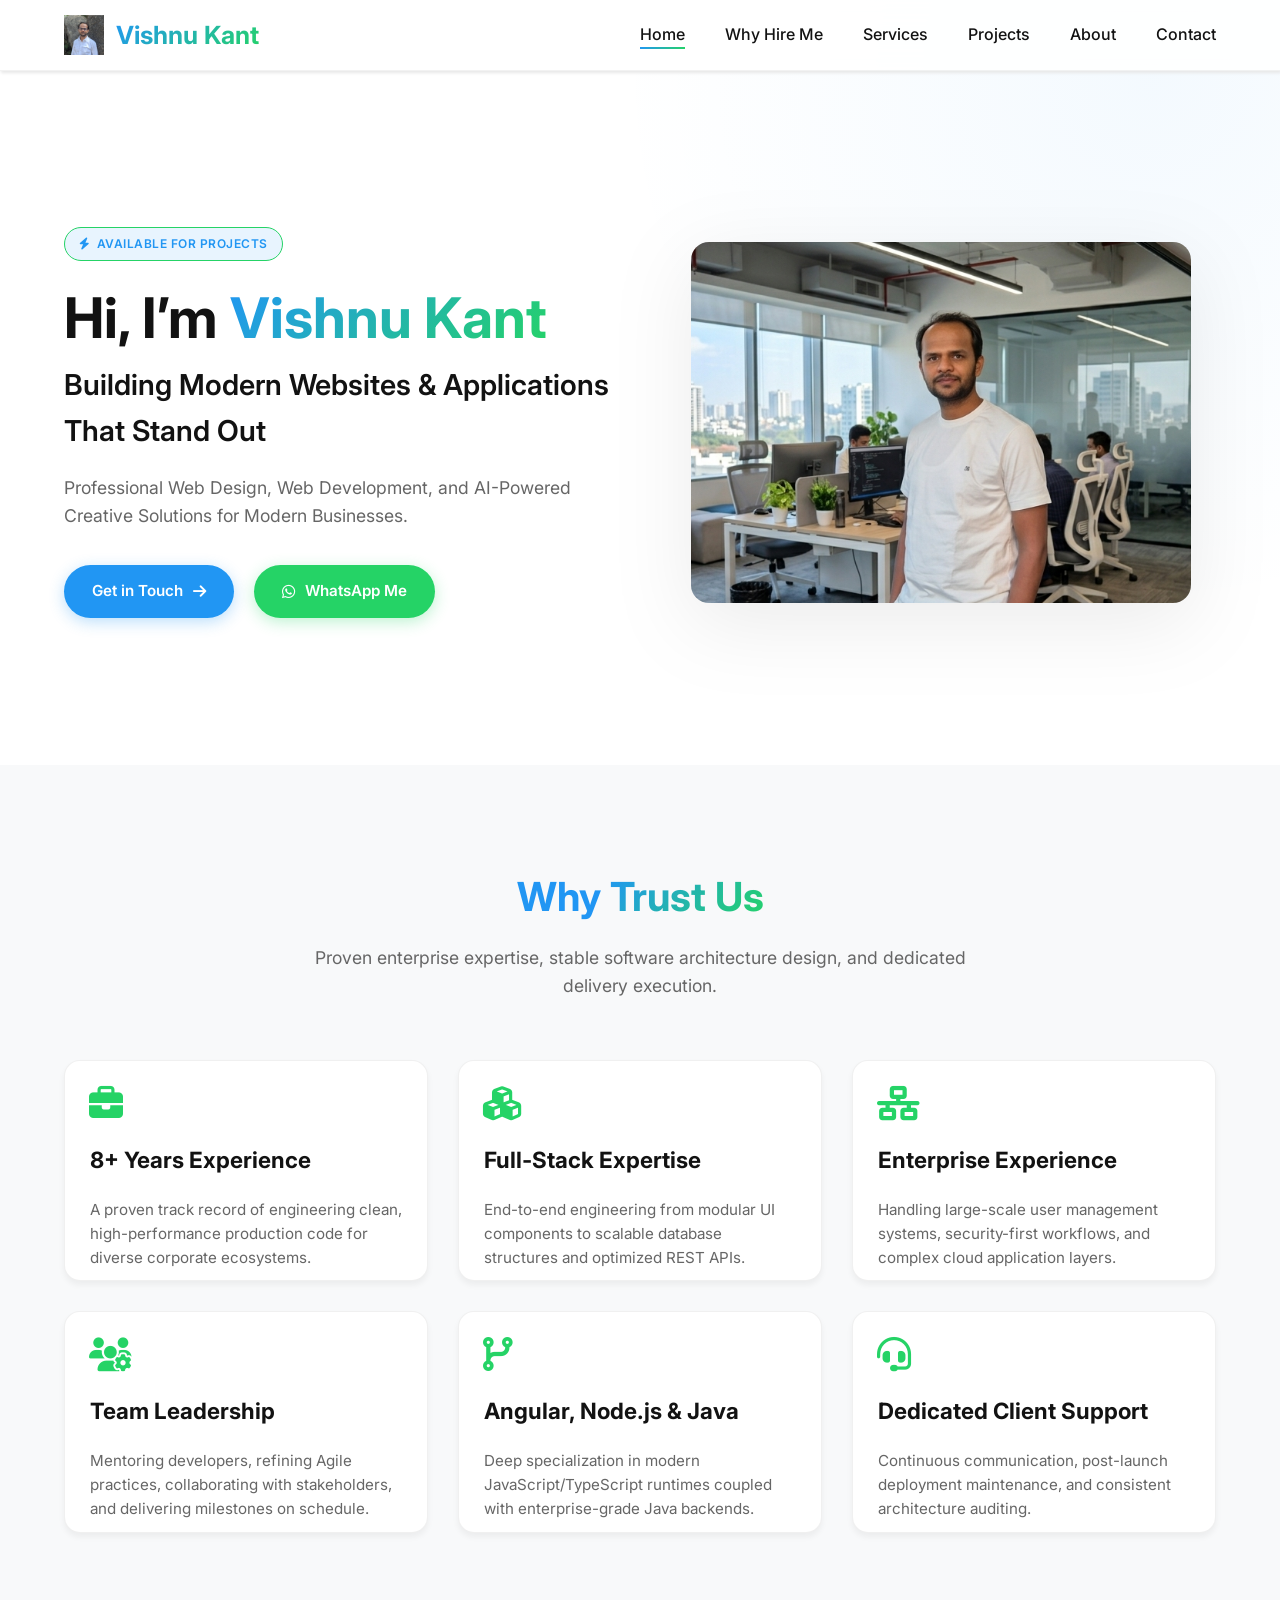
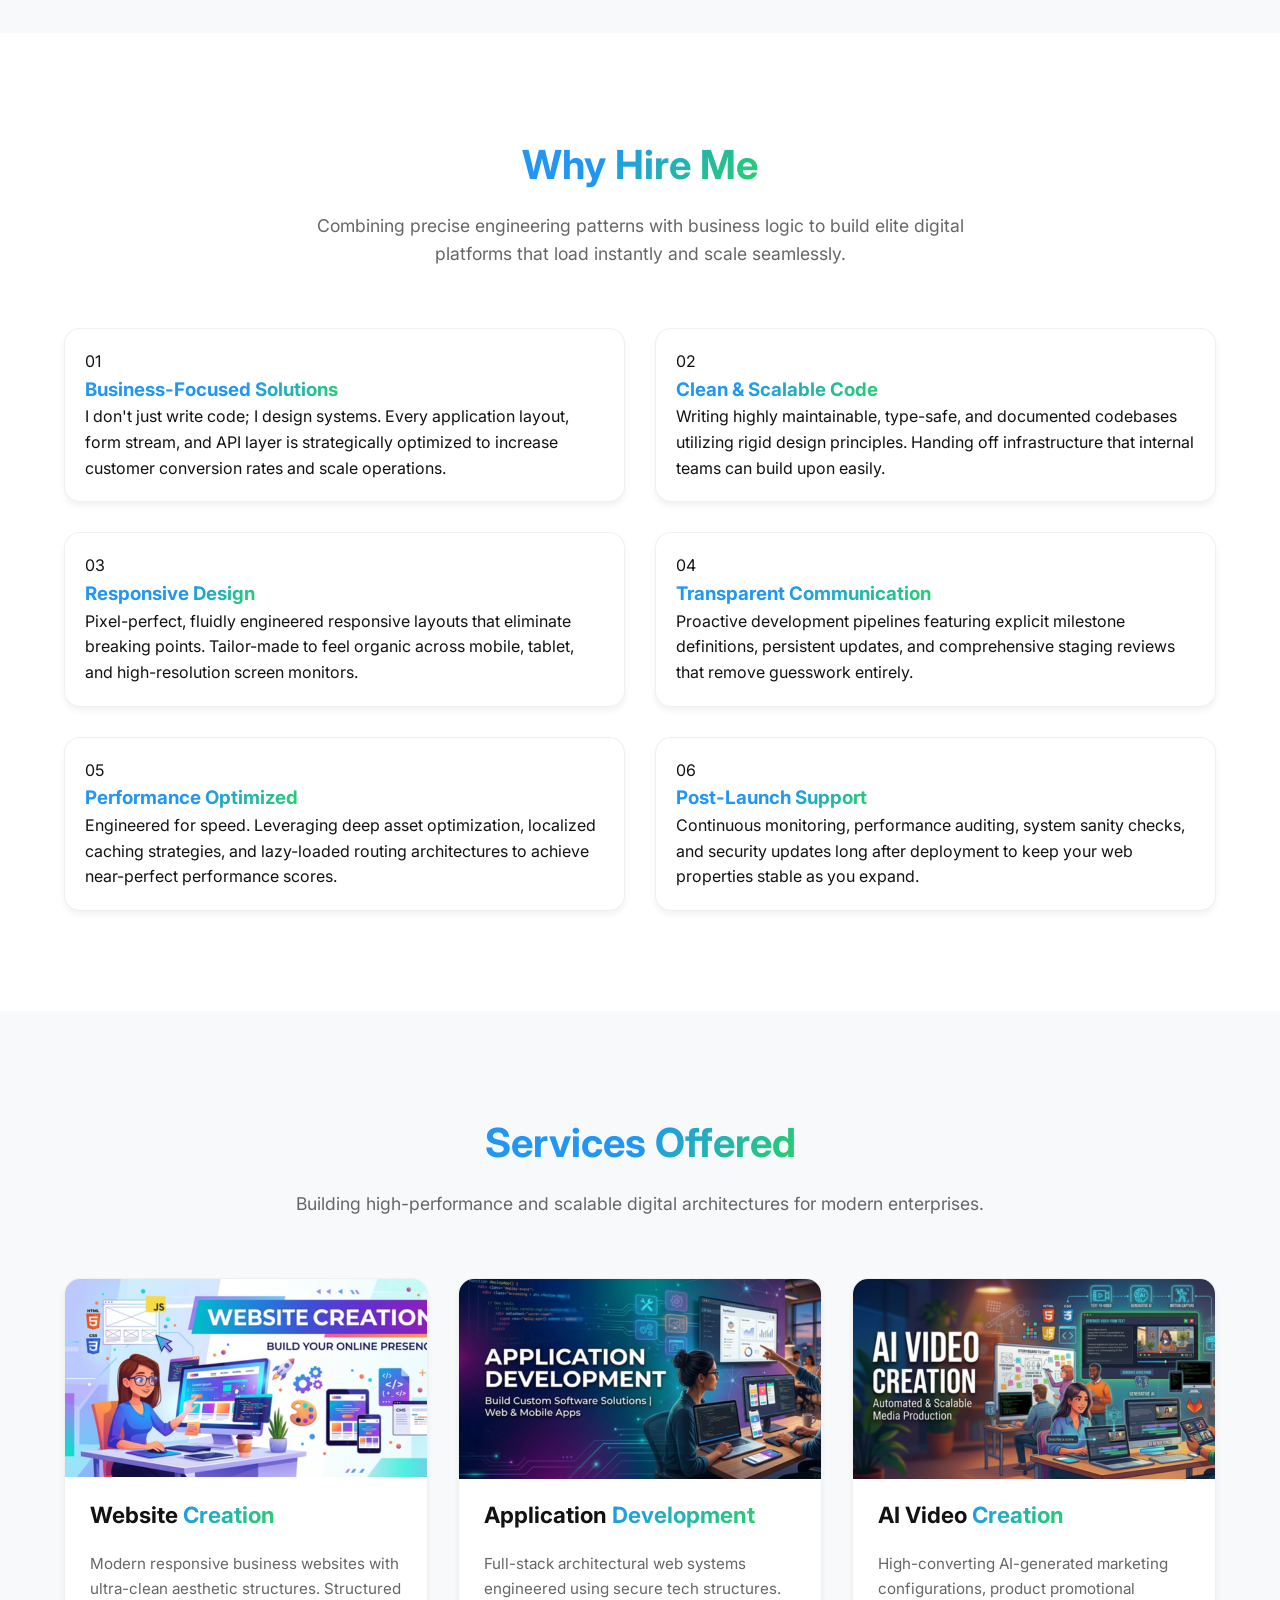
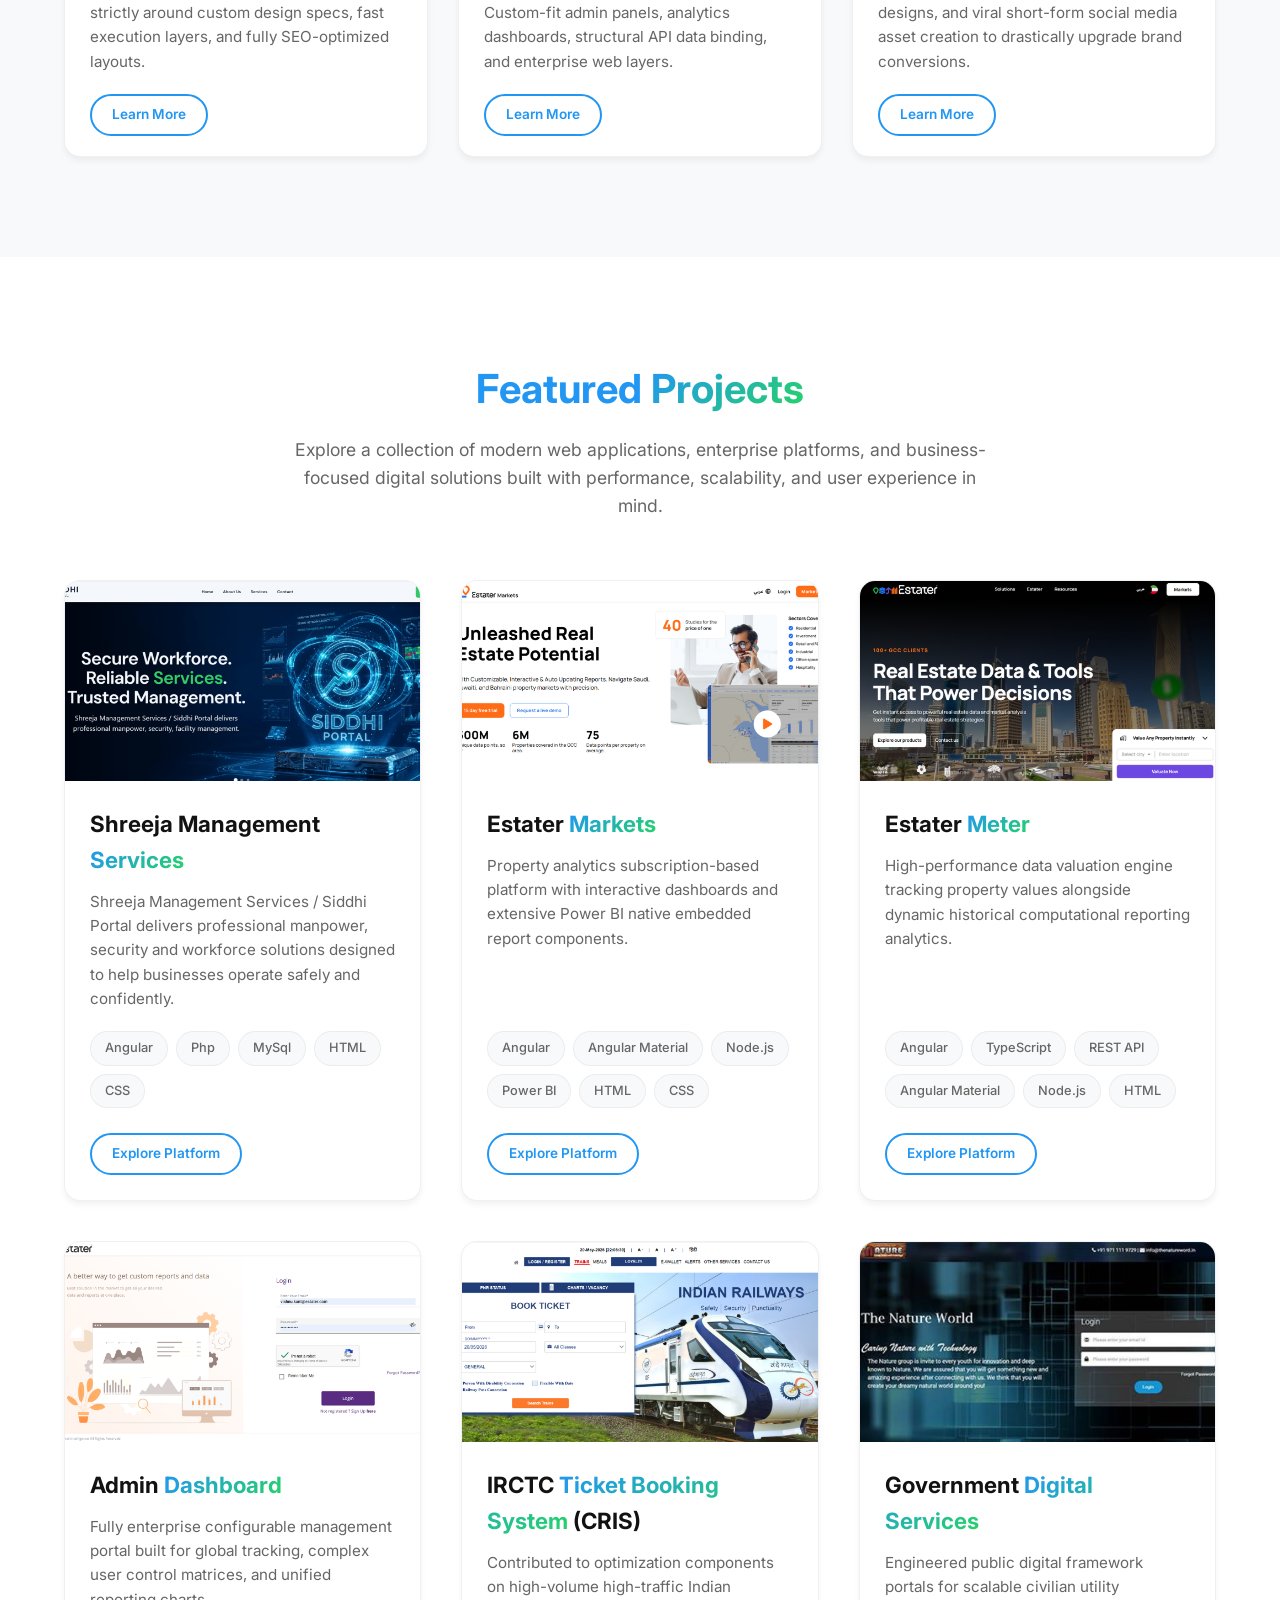
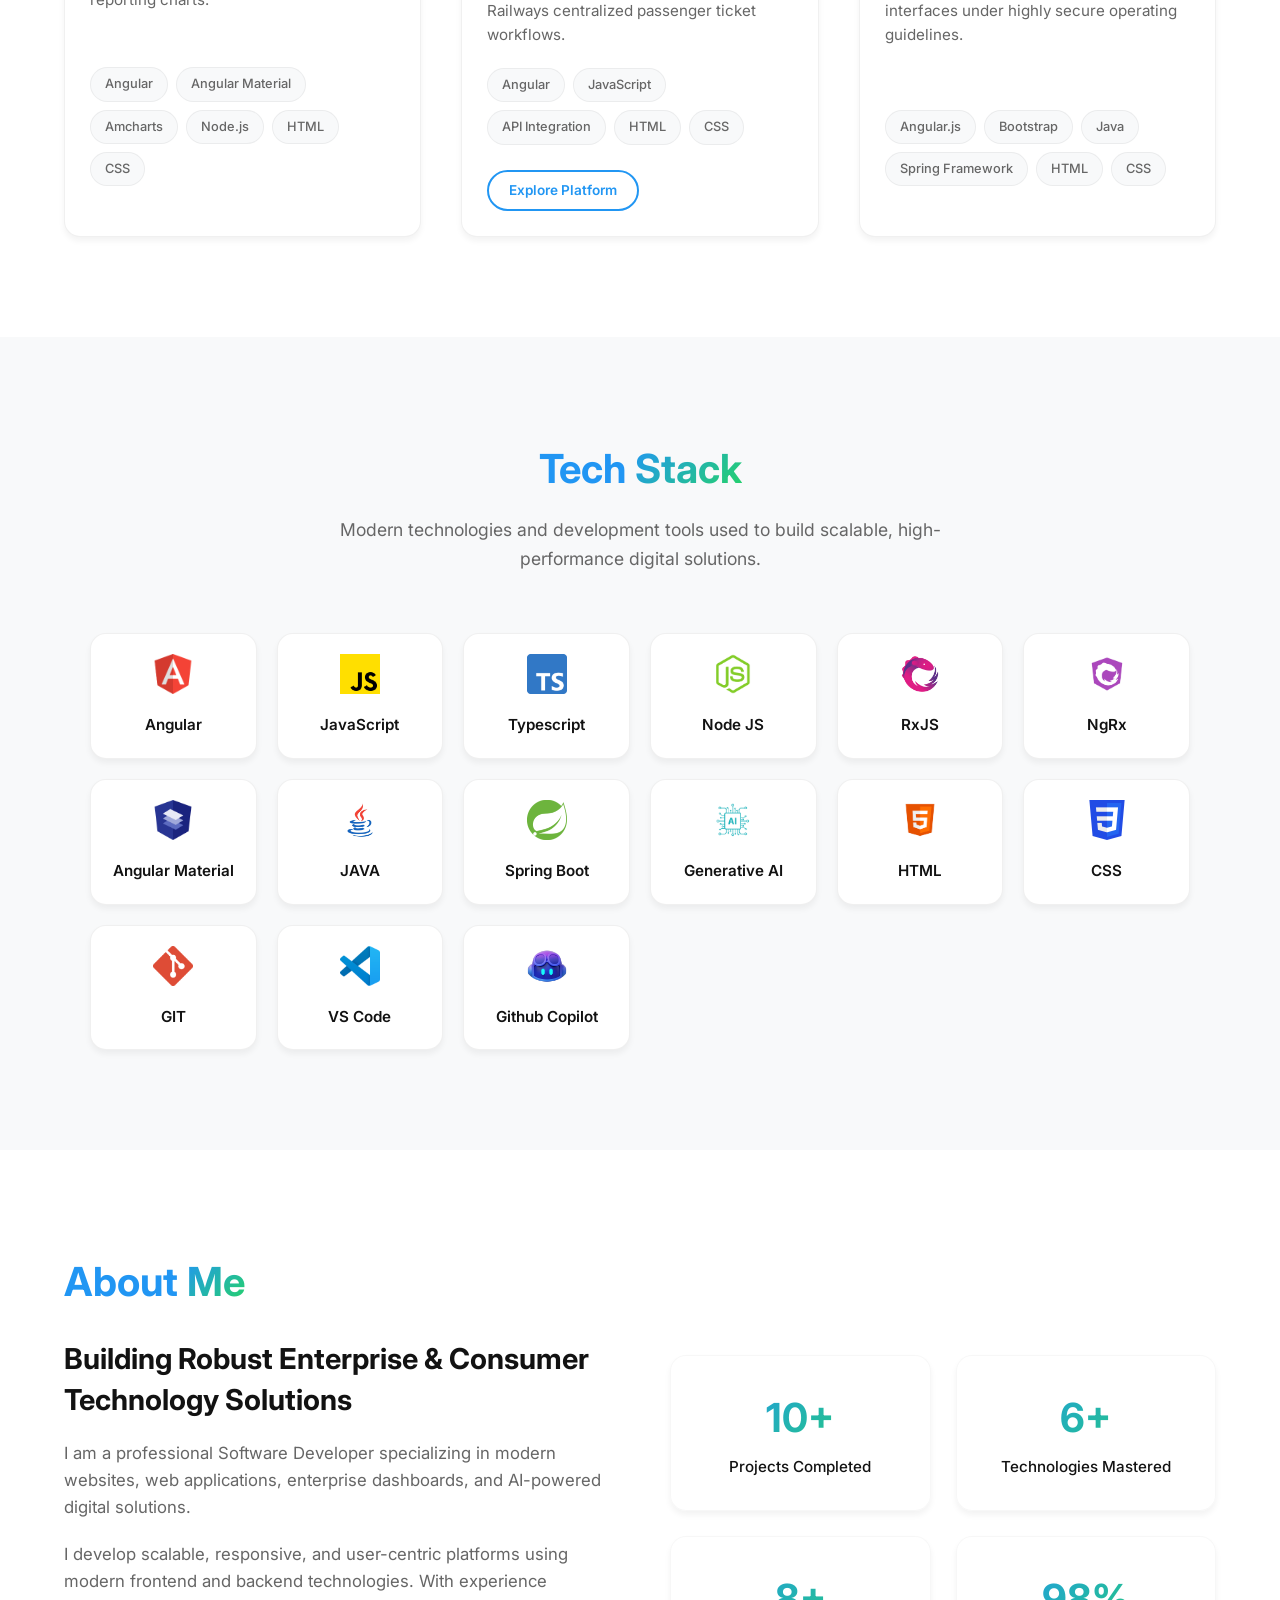
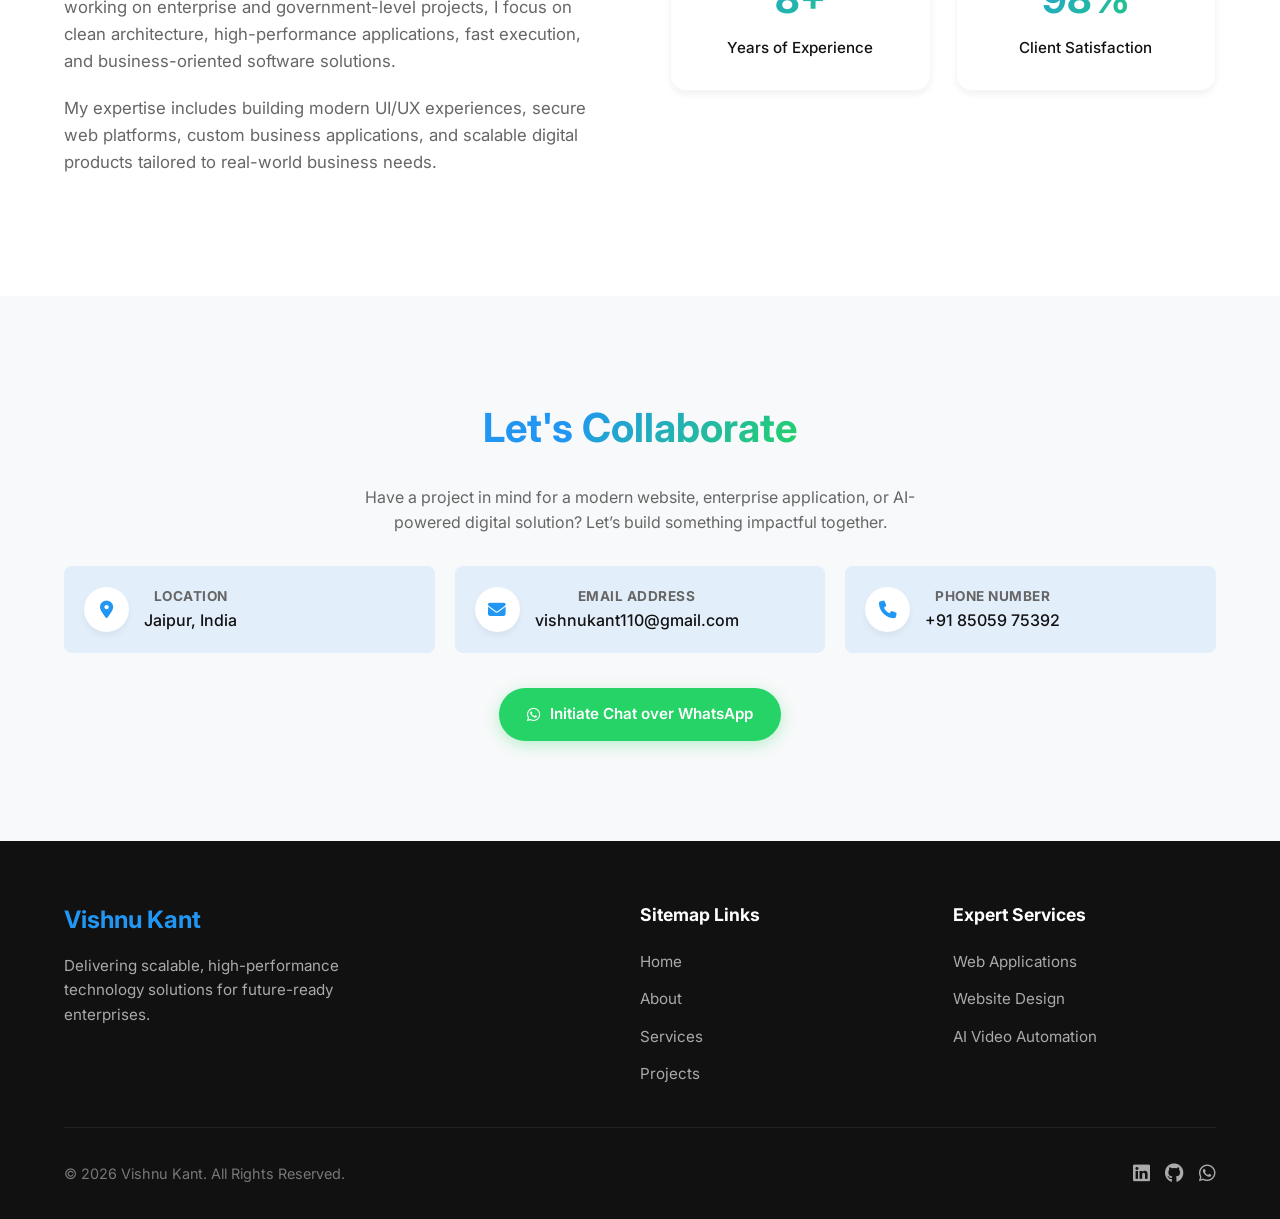
==== commit 3c3b7cc2: "Update Menu" ====
--- a/index.html
+++ b/index.html
@@ -25,9 +25,9 @@
                 <li><a href="#why-hire-me">Why Hire Me</a></li>
                 <li><a href="#services">Services</a></li>
                 <li><a href="#projects">Projects</a></li>
-                <li><a href="#case-studies">Case Studies</a></li>
-                <li><a href="#process">Process</a></li>
-                <li><a href="#testimonials">Testimonials</a></li>
+                <!-- <li><a href="#case-studies">Case Studies</a></li> -->
+                <!-- <li><a href="#process">Process</a></li> -->
+                <!-- <li><a href="#testimonials">Testimonials</a></li> -->
                 <li><a href="#about">About</a></li>
                 <li><a href="#contact">Contact</a></li>
             </ul>
@@ -129,7 +129,7 @@
                 <div class="feature-block">
                     <div class="feature-inline-header">
                         <span class="feature-index">01</span>
-                        <h3>Business-Focused Solutions</h3>
+                        <h3>Business-Focused <span class="gradient-text">Solutions</span></h3>
                     </div>
                     <p>I don't just write code; I design systems. Every application layout, form stream, and API layer is strategically optimized to increase customer conversion rates and scale operations.</p>
                 </div>
@@ -138,7 +138,7 @@
                 <div class="feature-block">
                     <div class="feature-inline-header">
                         <span class="feature-index">02</span>
-                        <h3>Clean & Scalable Code</h3>
+                        <h3>Clean & <span class="gradient-text">Scalable Code</span> </h3>
                     </div>
                     <p>Writing highly maintainable, type-safe, and documented codebases utilizing rigid design principles. Handing off infrastructure that internal teams can build upon easily.</p>
                 </div>
@@ -147,7 +147,7 @@
                 <div class="feature-block">
                     <div class="feature-inline-header">
                         <span class="feature-index">03</span>
-                        <h3>Responsive Design</h3>
+                        <h3>Responsive <span class="gradient-text">Design</span></h3>
                     </div>
                     <p>Pixel-perfect, fluidly engineered responsive layouts that eliminate breaking points. Tailor-made to feel organic across mobile, tablet, and high-resolution screen monitors.</p>
                 </div>
@@ -156,7 +156,7 @@
                 <div class="feature-block">
                     <div class="feature-inline-header">
                         <span class="feature-index">04</span>
-                        <h3>Transparent Communication</h3>
+                        <h3>Transparent <span class="gradient-text">Communication</span></h3>
                     </div>
                     <p>Proactive development pipelines featuring explicit milestone definitions, persistent updates, and comprehensive staging reviews that remove guesswork entirely.</p>
                 </div>
@@ -165,7 +165,7 @@
                 <div class="feature-block">
                     <div class="feature-inline-header">
                         <span class="feature-index">05</span>
-                        <h3>Performance Optimized</h3>
+                        <h3>Performance <span class="gradient-text">Optimized</span></h3>
                     </div>
                     <p>Engineered for speed. Leveraging deep asset optimization, localized caching strategies, and lazy-loaded routing architectures to achieve near-perfect performance scores.</p>
                 </div>
@@ -174,7 +174,7 @@
                 <div class="feature-block">
                     <div class="feature-inline-header">
                         <span class="feature-index">06</span>
-                        <h3>Post-Launch Support</h3>
+                        <h3>Post-Launch <span class="gradient-text">Support</span></h3>
                     </div>
                     <p>Continuous monitoring, performance auditing, system sanity checks, and security updates long after deployment to keep your web properties stable as you expand.</p>
                 </div>
--- a/styles.css
+++ b/styles.css
@@ -307,7 +307,8 @@
 }
 
 /* --- ABOUT SECTION --- */
-#about {
+
+#trust-indicators, #services, #skills {
   background: var(--bg-alt);
 }
 
@@ -362,7 +363,51 @@
   font-size: 0.95rem;
   font-weight: 500;
 }
-
+/* why-hire-text-grid */
+.why-hire-text-grid{
+    display: grid;
+    grid-template-columns: repeat(2, 1fr);
+    gap: 30px;
+}
+
+.feature-block {
+  background: var(--bg-main);
+  padding: 0;
+  border-radius: var(--radius);
+  box-shadow: var(--shadow-sm);
+  border: 1px solid rgba(0, 0, 0, 0.06);
+  transition: var(--transition);
+  position: relative;
+  overflow: hidden;
+  display: flex;
+  flex-direction: column;
+  padding: 20px;
+}
+.feature-block h3{
+  color: var(--primary);
+}
+
+.feature-block::before {
+  content: '';
+  position: absolute;
+  top: 0;
+  left: 0;
+  width: 100%;
+  height: 4px;
+  background: linear-gradient(135deg, var(--primary), var(--secondary));
+  transform: scaleX(0);
+  transform-origin: left;
+  transition: var(--transition);
+}
+
+.feature-block:hover {
+  transform: translateY(-8px);
+  box-shadow: var(--shadow-md);
+}
+
+.feature-block:hover::before {
+  transform: scaleX(1);
+}
 /* --- SERVICES SECTION --- */
 .services-grid {
   display: grid;
@@ -445,9 +490,6 @@
 }
 
 /* --- PROJECTS SECTION --- */
-#projects {
-  background: var(--bg-alt);
-}
 
 .projects-grid {
   display: grid;
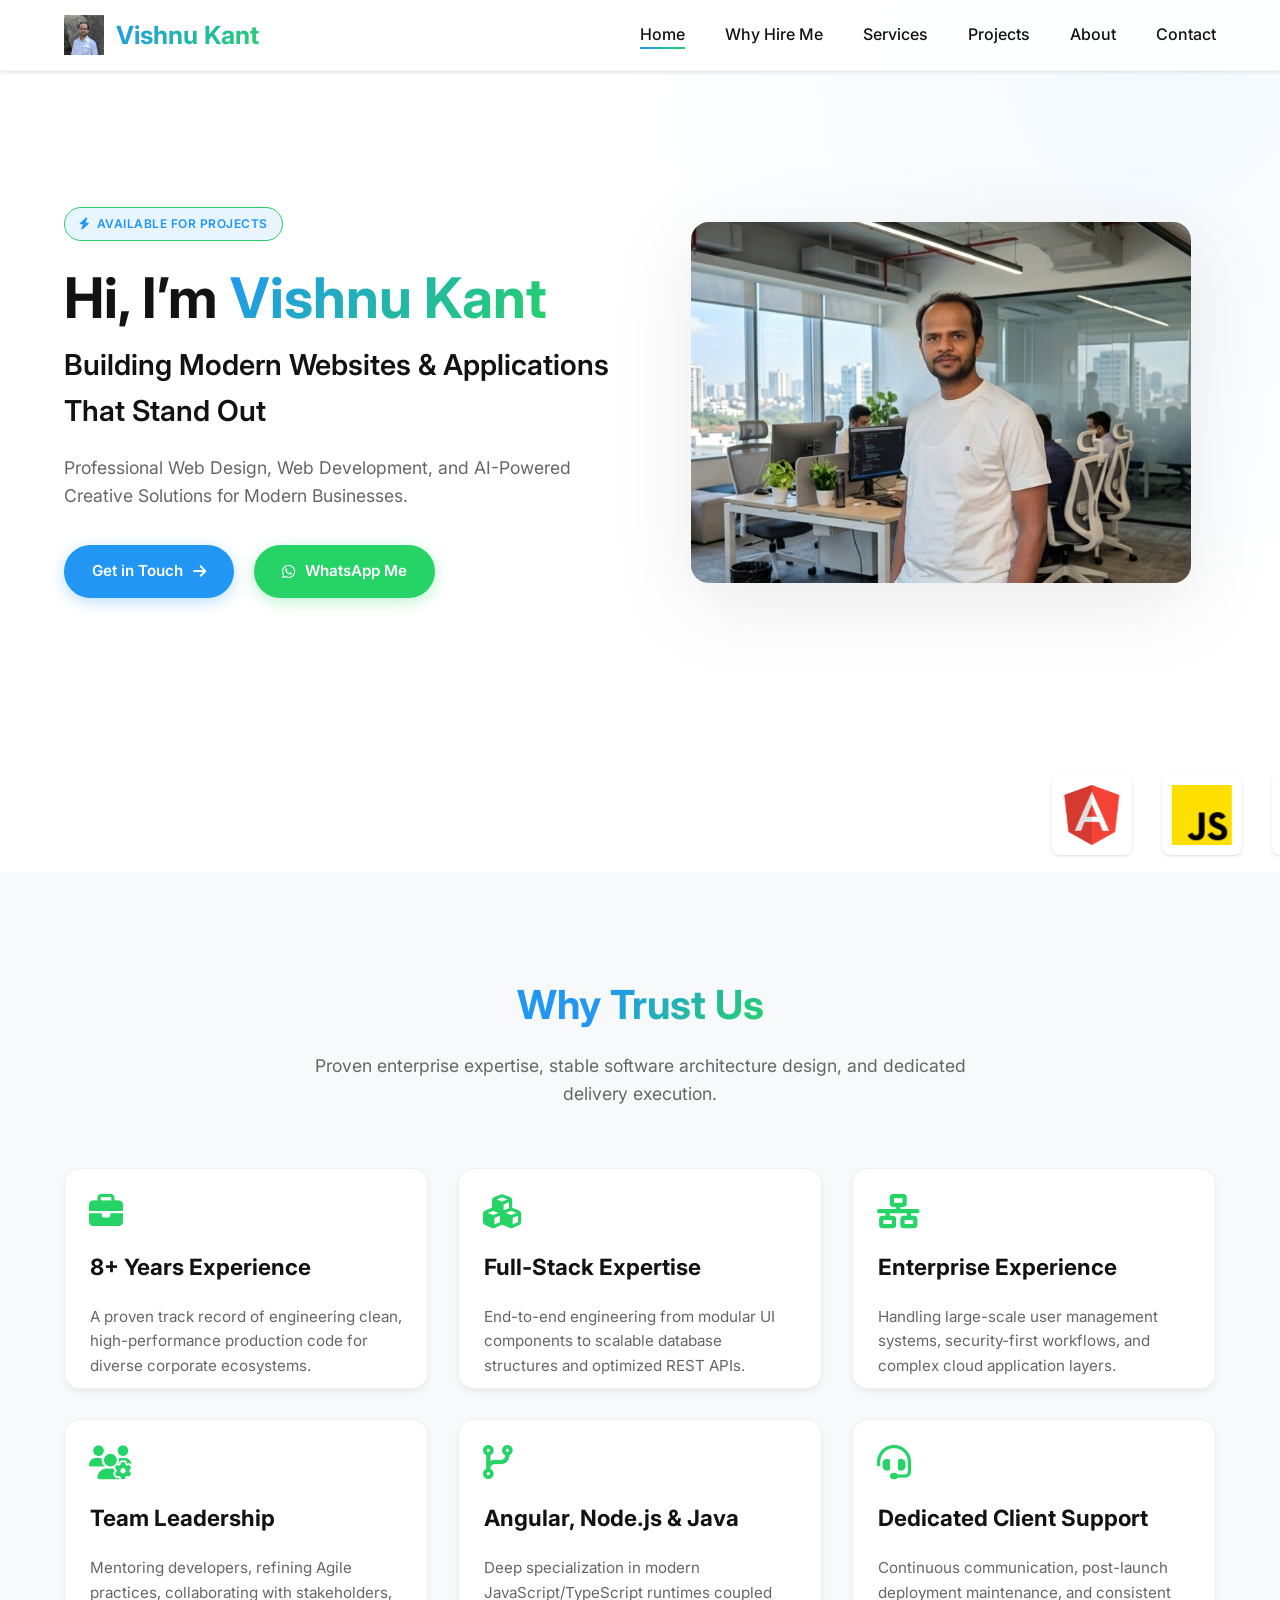
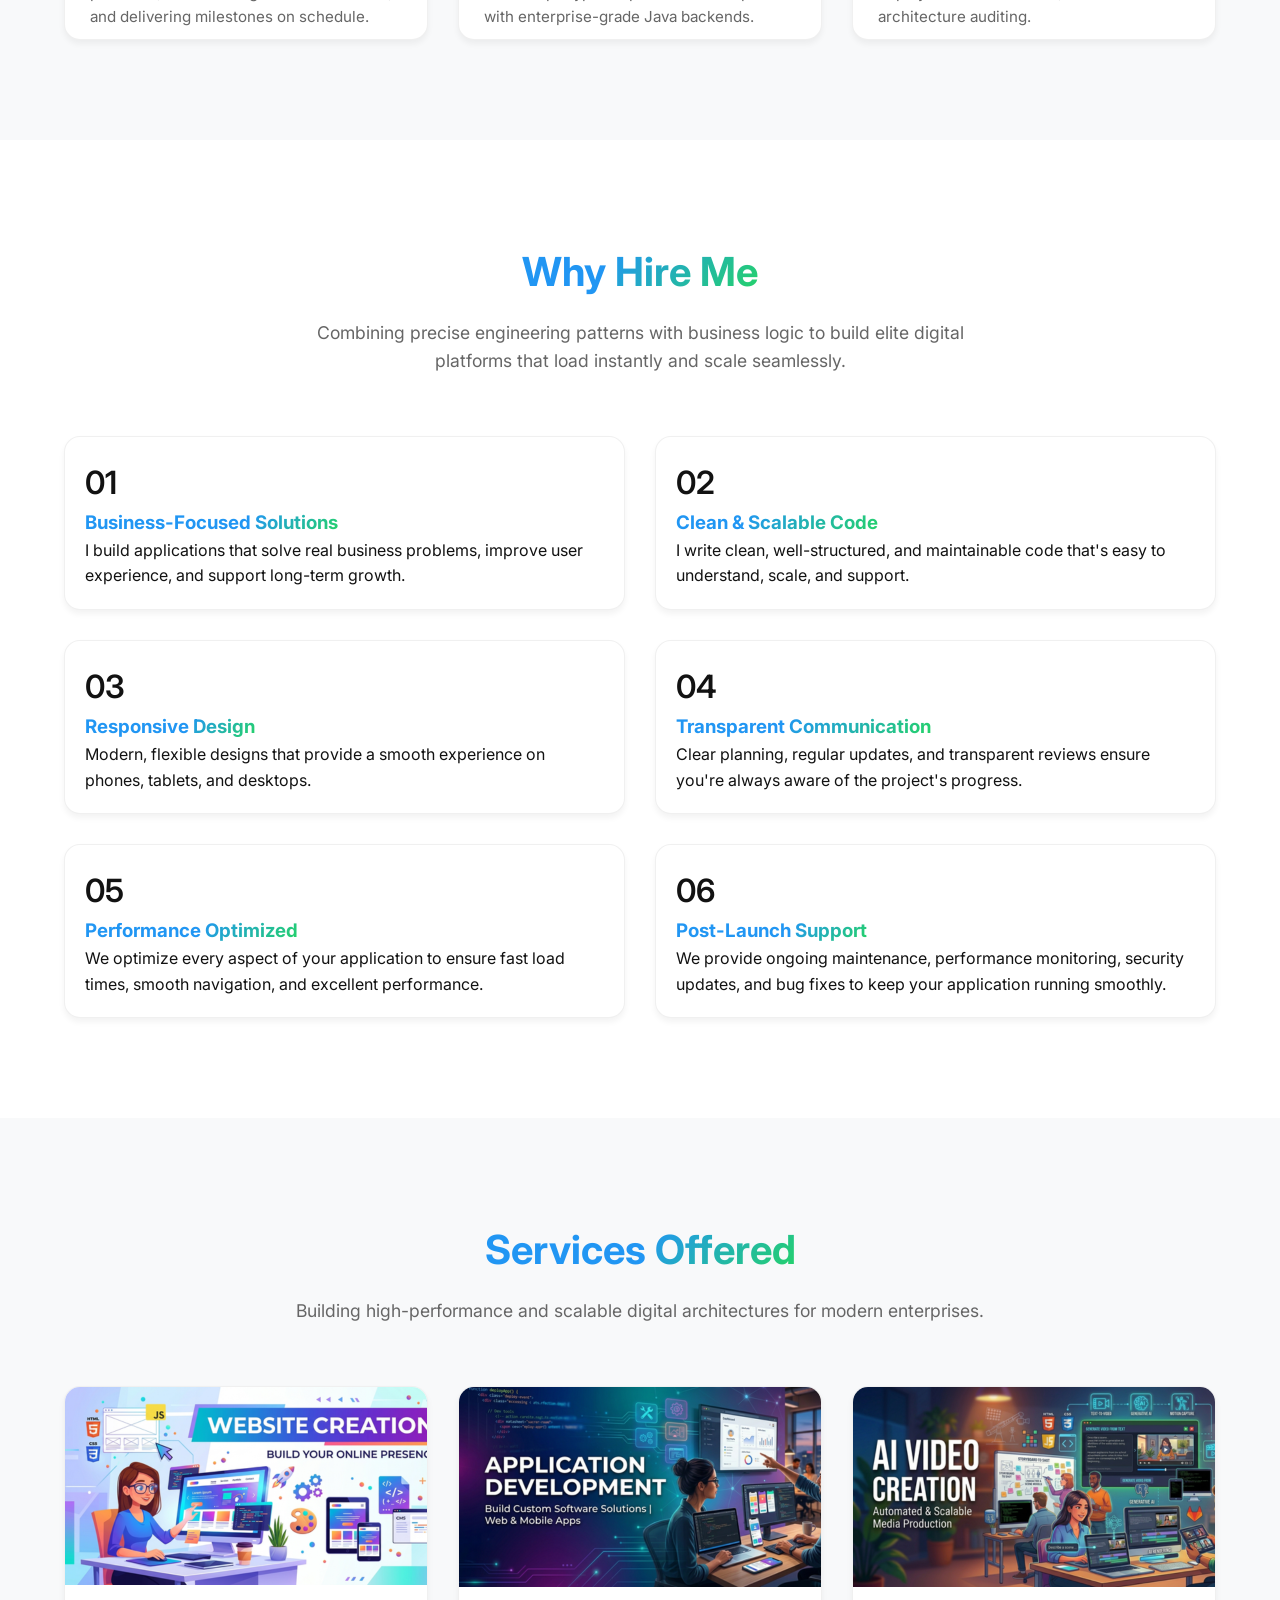
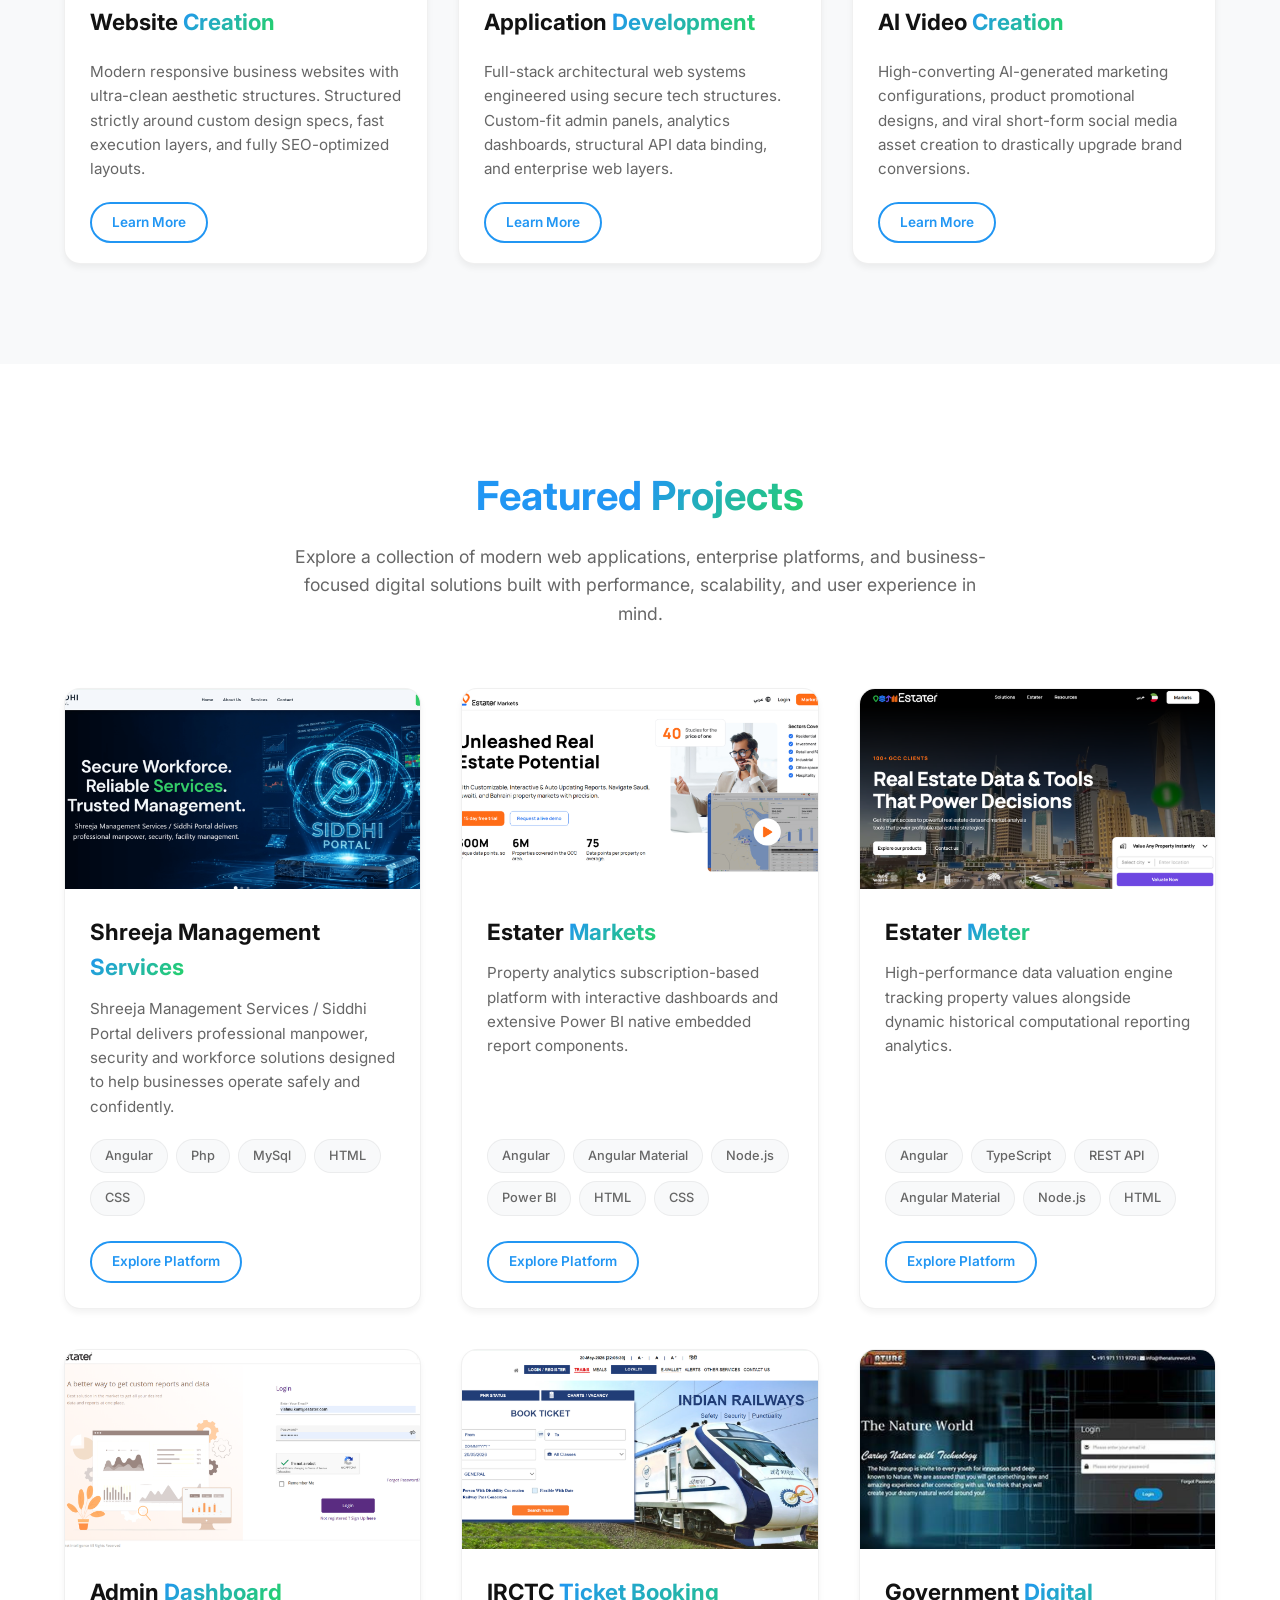
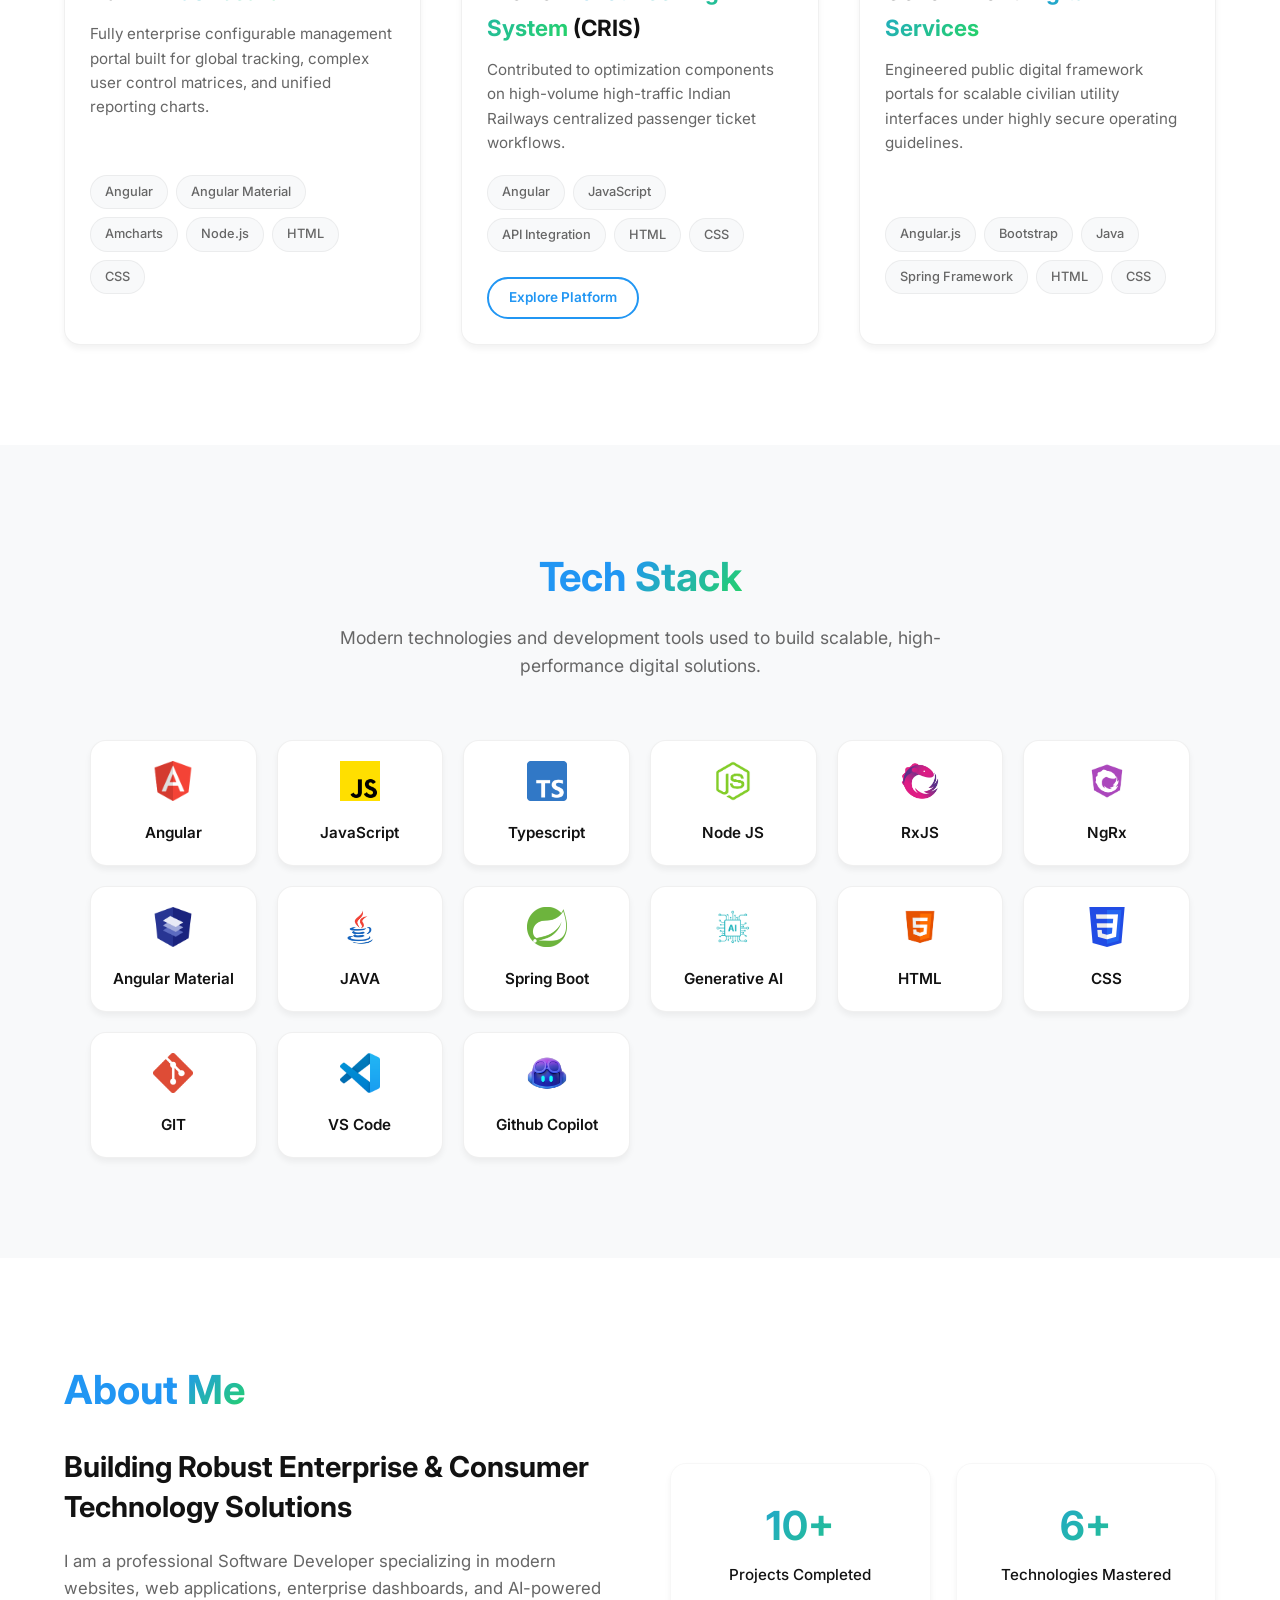
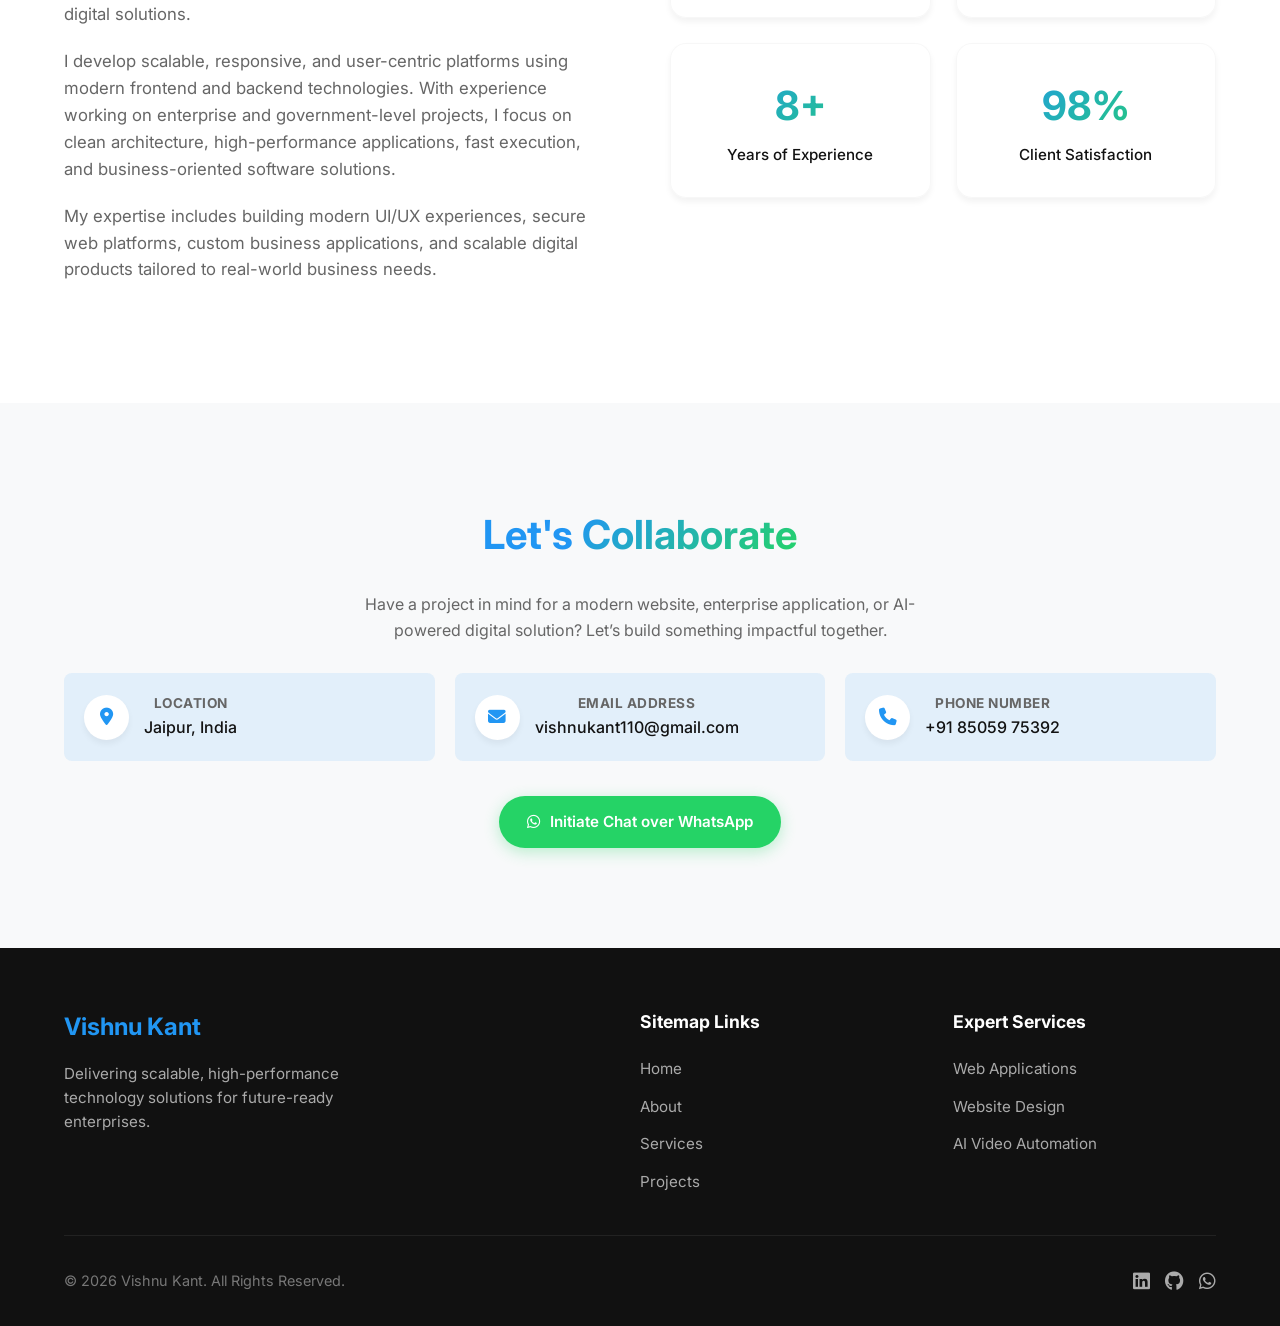
==== commit 0afba3d7: "update section" ====
--- a/index.html
+++ b/index.html
@@ -1,5 +1,6 @@
 <!DOCTYPE html>
 <html lang="en">
+
 <head>
     <meta charset="UTF-8">
     <meta name="viewport" content="width=device-width, initial-scale=1.0">
@@ -7,8 +8,9 @@
     <link href="https://fonts.googleapis.com/css2?family=Inter:wght@300;400;500;600;700&display=swap" rel="stylesheet">
     <link rel="stylesheet" href="https://cdnjs.cloudflare.com/ajax/libs/font-awesome/6.4.0/css/all.min.css">
     <link rel="stylesheet" href="./styles.css">
-  
+
 </head>
+
 <body>
 
     <header>
@@ -42,10 +44,12 @@
                 </div>
                 <h1>Hi, I’m <span class="gradient-text"> Vishnu Kant</span></h1>
                 <h3>Building Modern Websites & Applications That Stand Out</h3>
-                <p>Professional Web Design, Web Development, and AI-Powered Creative Solutions for Modern Businesses.</p>
+                <p>Professional Web Design, Web Development, and AI-Powered Creative Solutions for Modern Businesses.
+                </p>
                 <div class="hero-ctas">
                     <a href="#contact" class="btn btn-primary">Get in Touch <i class="fa-solid fa-arrow-right"></i></a>
-                    <a href="https://wa.me/918505975392" target="_blank" class="btn btn-whatsapp"><i class="fa-brands fa-whatsapp"></i> WhatsApp Me</a>
+                    <a href="https://wa.me/918505975392" target="_blank" class="btn btn-whatsapp"><i
+                            class="fa-brands fa-whatsapp"></i> WhatsApp Me</a>
                 </div>
             </div>
             <div class="hero-visual">
@@ -53,20 +57,59 @@
             </div>
         </div>
     </section>
+    <div>
+        <marquee behavior="" direction="">
+
+            <div class="tech-stack-marquee">
+                    <img src="./img/icon/angular.png" alt="Angular">
+                
+                    <img src="./img/icon/javascript.png" alt="JS">
+                
+                    <img src="./img/icon/typescript.png" alt="MySQL">
+                
+                    <img src="./img/icon/nodejs.png" alt="Node">
+                
+                    <img src="./img/icon/rxjs.png" alt="RxJS">
+                
+                    <img src="./img/icon/ngrx.png" alt="NgRx">
+                
+                    <img src="./img/icon/angular-material.png" alt="MySQL">
+                
+                    <img src="./img/icon/java.png" alt="MySQL">
+                
+                    <img src="./img/icon/spring_boot.png" alt="MySQL">
+                
+                    <img src="./img/icon/getai.png" alt="MySQL">
+                
+                    <img src="./img/icon/html.png" alt="MySQL">
+                
+                    <img src="./img/icon/css.png" alt="MySQL">
+                
+                    <img src="./img/icon/git.png" alt="MySQL">
+                
+                    <img src="./img/icon/visual_studio_code.png" alt="MySQL">
+                
+                    <img src="./img/icon/github-copilot.png" alt="MySQL">
+                
+            </div>
+
+        </marquee>
+    </div>
 
     <section id="trust-indicators" class="reveal">
         <div class="section-header">
             <h2>Why <span class="gradient-text">Trust Us</span></h2>
             <p>Proven enterprise expertise, stable software architecture design, and dedicated delivery execution.</p>
         </div>
-        
+
         <div class="services-grid">
             <div class="service-card">
                 <div class="trust-img">
                     <i class="fa-solid fa-briefcase"></i>
                 </div>
                 <h3>8+ Years Experience</h3>
-                <p>A proven track record of engineering clean, high-performance production code for diverse corporate ecosystems.</p>
+                <p>A proven track record of engineering clean, high-performance production code for diverse corporate
+                    ecosystems.</p>
                 <div class="trust-glow"></div>
             </div>
 
@@ -75,7 +118,8 @@
                     <i class="fa-solid fa-cubes"></i>
                 </div>
                 <h3>Full-Stack Expertise</h3>
-                <p>End-to-end engineering from modular UI components to scalable database structures and optimized REST APIs.</p>
+                <p>End-to-end engineering from modular UI components to scalable database structures and optimized REST
+                    APIs.</p>
                 <div class="trust-glow"></div>
             </div>
 
@@ -84,7 +128,8 @@
                     <i class="fa-solid fa-network-wired"></i>
                 </div>
                 <h3>Enterprise Experience</h3>
-                <p>Handling large-scale user management systems, security-first workflows, and complex cloud application layers.</p>
+                <p>Handling large-scale user management systems, security-first workflows, and complex cloud application
+                    layers.</p>
                 <div class="trust-glow"></div>
             </div>
 
@@ -93,7 +138,8 @@
                     <i class="fa-solid fa-users-gear"></i>
                 </div>
                 <h3>Team Leadership</h3>
-                <p>Mentoring developers, refining Agile practices, collaborating with stakeholders, and delivering milestones on schedule.</p>
+                <p>Mentoring developers, refining Agile practices, collaborating with stakeholders, and delivering
+                    milestones on schedule.</p>
                 <div class="trust-glow"></div>
             </div>
 
@@ -102,7 +148,8 @@
                     <i class="fa-solid fa-code-branch"></i>
                 </div>
                 <h3>Angular, Node.js & Java</h3>
-                <p>Deep specialization in modern JavaScript/TypeScript runtimes coupled with enterprise-grade Java backends.</p>
+                <p>Deep specialization in modern JavaScript/TypeScript runtimes coupled with enterprise-grade Java
+                    backends.</p>
                 <div class="trust-glow"></div>
             </div>
 
@@ -111,17 +158,19 @@
                     <i class="fa-solid fa-headset"></i>
                 </div>
                 <h3>Dedicated Client Support</h3>
-                <p>Continuous communication, post-launch deployment maintenance, and consistent architecture auditing.</p>
+                <p>Continuous communication, post-launch deployment maintenance, and consistent architecture auditing.
+                </p>
                 <div class="trust-glow"></div>
             </div>
         </div>
     </section>
 
-   <section id="why-hire-me" class="reveal">
+    <section id="why-hire-me" class="reveal">
         <div class="why-hire-wrapper">
             <div class="section-header">
                 <h2>Why <span class="gradient-text">Hire Me</span></h2>
-                <p>Combining precise engineering patterns with business logic to build elite digital platforms that load instantly and scale seamlessly.</p>
+                <p>Combining precise engineering patterns with business logic to build elite digital platforms that load
+                    instantly and scale seamlessly.</p>
             </div>
 
             <div class="why-hire-text-grid">
@@ -131,7 +180,8 @@
                         <span class="feature-index">01</span>
                         <h3>Business-Focused <span class="gradient-text">Solutions</span></h3>
                     </div>
-                    <p>I don't just write code; I design systems. Every application layout, form stream, and API layer is strategically optimized to increase customer conversion rates and scale operations.</p>
+                    <p>I build applications that solve real business problems, improve user experience, and support
+                        long-term growth.</p>
                 </div>
 
                 <!-- Feature 2: Clean & Scalable Code -->
@@ -140,7 +190,8 @@
                         <span class="feature-index">02</span>
                         <h3>Clean & <span class="gradient-text">Scalable Code</span> </h3>
                     </div>
-                    <p>Writing highly maintainable, type-safe, and documented codebases utilizing rigid design principles. Handing off infrastructure that internal teams can build upon easily.</p>
+                    <p>I write clean, well-structured, and maintainable code that's easy to understand, scale, and
+                        support.</p>
                 </div>
 
                 <!-- Feature 3: Responsive Design -->
@@ -149,7 +200,7 @@
                         <span class="feature-index">03</span>
                         <h3>Responsive <span class="gradient-text">Design</span></h3>
                     </div>
-                    <p>Pixel-perfect, fluidly engineered responsive layouts that eliminate breaking points. Tailor-made to feel organic across mobile, tablet, and high-resolution screen monitors.</p>
+                    <p>Modern, flexible designs that provide a smooth experience on phones, tablets, and desktops.</p>
                 </div>
 
                 <!-- Feature 4: Transparent Communication -->
@@ -158,7 +209,8 @@
                         <span class="feature-index">04</span>
                         <h3>Transparent <span class="gradient-text">Communication</span></h3>
                     </div>
-                    <p>Proactive development pipelines featuring explicit milestone definitions, persistent updates, and comprehensive staging reviews that remove guesswork entirely.</p>
+                    <p>Clear planning, regular updates, and transparent reviews ensure you're always aware of the
+                        project's progress.</p>
                 </div>
 
                 <!-- Feature 5: Performance Optimized -->
@@ -167,7 +219,8 @@
                         <span class="feature-index">05</span>
                         <h3>Performance <span class="gradient-text">Optimized</span></h3>
                     </div>
-                    <p>Engineered for speed. Leveraging deep asset optimization, localized caching strategies, and lazy-loaded routing architectures to achieve near-perfect performance scores.</p>
+                    <p>We optimize every aspect of your application to ensure fast load times, smooth navigation, and
+                        excellent performance.</p>
                 </div>
 
                 <!-- Feature 6: Post-Launch Support -->
@@ -176,7 +229,8 @@
                         <span class="feature-index">06</span>
                         <h3>Post-Launch <span class="gradient-text">Support</span></h3>
                     </div>
-                    <p>Continuous monitoring, performance auditing, system sanity checks, and security updates long after deployment to keep your web properties stable as you expand.</p>
+                    <p>We provide ongoing maintenance, performance monitoring, security updates, and bug fixes to keep
+                        your application running smoothly.</p>
                 </div>
             </div>
         </div>
@@ -191,20 +245,26 @@
             <div class="service-card">
                 <div class="service-img"><img src="./img/1.png" alt=""></div>
                 <h3>Website <span class="gradient-text">Creation</span></h3>
-                <p>Modern responsive business websites with ultra-clean aesthetic structures. Structured strictly around custom design specs, fast execution layers, and fully SEO-optimized layouts.</p>
-                <a href="#contact" class="btn btn-outline" style="padding: 8px 20px; font-size: 0.85rem; align-self: flex-start;">Learn More</a>
+                <p>Modern responsive business websites with ultra-clean aesthetic structures. Structured strictly around
+                    custom design specs, fast execution layers, and fully SEO-optimized layouts.</p>
+                <a href="#contact" class="btn btn-outline"
+                    style="padding: 8px 20px; font-size: 0.85rem; align-self: flex-start;">Learn More</a>
             </div>
             <div class="service-card">
                 <div class="service-img"><img src="./img/2.png" alt=""></div>
                 <h3>Application <span class="gradient-text">Development</span></h3>
-                <p>Full-stack architectural web systems engineered using secure tech structures. Custom-fit admin panels, analytics dashboards, structural API data binding, and enterprise web layers.</p>
-                <a href="#contact" class="btn btn-outline" style="padding: 8px 20px; font-size: 0.85rem; align-self: flex-start;">Learn More</a>
+                <p>Full-stack architectural web systems engineered using secure tech structures. Custom-fit admin
+                    panels, analytics dashboards, structural API data binding, and enterprise web layers.</p>
+                <a href="#contact" class="btn btn-outline"
+                    style="padding: 8px 20px; font-size: 0.85rem; align-self: flex-start;">Learn More</a>
             </div>
             <div class="service-card">
                 <div class="service-img"><img src="./img/3.png" alt=""></div>
                 <h3>AI Video <span class="gradient-text">Creation</span></h3>
-                <p>High-converting AI-generated marketing configurations, product promotional designs, and viral short-form social media asset creation to drastically upgrade brand conversions.</p>
-                <a href="#contact" class="btn btn-outline" style="padding: 8px 20px; font-size: 0.85rem; align-self: flex-start;">Learn More</a>
+                <p>High-converting AI-generated marketing configurations, product promotional designs, and viral
+                    short-form social media asset creation to drastically upgrade brand conversions.</p>
+                <a href="#contact" class="btn btn-outline"
+                    style="padding: 8px 20px; font-size: 0.85rem; align-self: flex-start;">Learn More</a>
             </div>
         </div>
     </section>
@@ -212,7 +272,8 @@
     <section id="projects" class="reveal">
         <div class="section-header">
             <h2>Featured <span class="gradient-text">Projects</span></h2>
-            <p>Explore a collection of modern web applications, enterprise platforms, and business-focused digital solutions built with performance, scalability, and user experience in mind.</p>
+            <p>Explore a collection of modern web applications, enterprise platforms, and business-focused digital
+                solutions built with performance, scalability, and user experience in mind.</p>
         </div>
         <div class="projects-grid">
             <div class="project-card">
@@ -221,7 +282,8 @@
                 </div>
                 <div class="project-info">
                     <h3>Shreeja Management <span class="gradient-text"> Services</span></h3>
-                    <p>Shreeja Management Services / Siddhi Portal delivers professional manpower, security and workforce solutions designed to help businesses operate safely and confidently.</p>
+                    <p>Shreeja Management Services / Siddhi Portal delivers professional manpower, security and
+                        workforce solutions designed to help businesses operate safely and confidently.</p>
                     <div class="tech-stack">
                         <span class="tech-badge">Angular</span>
                         <span class="tech-badge">Php</span>
@@ -229,7 +291,8 @@
                         <span class="tech-badge">HTML</span>
                         <span class="tech-badge">CSS</span>
                     </div>
-                    <a href="https://shreejamanagementservices.netlify.app/" target="_blank" class="btn btn-outline" style="padding: 8px 20px; font-size: 0.85rem; align-self: flex-start;">Explore Platform</a>
+                    <a href="https://shreejamanagementservices.netlify.app/" target="_blank" class="btn btn-outline"
+                        style="padding: 8px 20px; font-size: 0.85rem; align-self: flex-start;">Explore Platform</a>
                 </div>
             </div>
             <div class="project-card">
@@ -238,7 +301,8 @@
                 </div>
                 <div class="project-info">
                     <h3>Estater <span class="gradient-text"> Markets</span></h3>
-                    <p>Property analytics subscription-based platform with interactive dashboards and extensive Power BI native embedded report components.</p>
+                    <p>Property analytics subscription-based platform with interactive dashboards and extensive Power BI
+                        native embedded report components.</p>
                     <div class="tech-stack">
                         <span class="tech-badge">Angular</span>
                         <span class="tech-badge">Angular Material</span>
@@ -247,7 +311,8 @@
                         <span class="tech-badge">HTML</span>
                         <span class="tech-badge">CSS</span>
                     </div>
-                    <a href="https://markets.estater.com/" target="_blank" class="btn btn-outline" style="padding: 8px 20px; font-size: 0.85rem; align-self: flex-start;">Explore Platform</a>
+                    <a href="https://markets.estater.com/" target="_blank" class="btn btn-outline"
+                        style="padding: 8px 20px; font-size: 0.85rem; align-self: flex-start;">Explore Platform</a>
                 </div>
             </div>
             <div class="project-card">
@@ -256,16 +321,18 @@
                 </div>
                 <div class="project-info">
                     <h3>Estater <span class="gradient-text">Meter</span></h3>
-                    <p>High-performance data valuation engine tracking property values alongside dynamic historical computational reporting analytics.</p>
+                    <p>High-performance data valuation engine tracking property values alongside dynamic historical
+                        computational reporting analytics.</p>
                     <div class="tech-stack">
                         <span class="tech-badge">Angular</span>
                         <span class="tech-badge">TypeScript</span>
                         <span class="tech-badge">REST API</span>
-                         <span class="tech-badge">Angular Material</span>
-                         <span class="tech-badge">Node.js</span>
-                         <span class="tech-badge">HTML</span>
-                    </div>
-                    <a href="https://estater.com/" target="_blank" class="btn btn-outline" style="padding: 8px 20px; font-size: 0.85rem; align-self: flex-start;">Explore Platform</a>
+                        <span class="tech-badge">Angular Material</span>
+                        <span class="tech-badge">Node.js</span>
+                        <span class="tech-badge">HTML</span>
+                    </div>
+                    <a href="https://estater.com/" target="_blank" class="btn btn-outline"
+                        style="padding: 8px 20px; font-size: 0.85rem; align-self: flex-start;">Explore Platform</a>
                 </div>
             </div>
             <div class="project-card">
@@ -274,7 +341,8 @@
                 </div>
                 <div class="project-info">
                     <h3>Admin <span class="gradient-text">Dashboard</span></h3>
-                    <p>Fully enterprise configurable management portal built for global tracking, complex user control matrices, and unified reporting charts.</p>
+                    <p>Fully enterprise configurable management portal built for global tracking, complex user control
+                        matrices, and unified reporting charts.</p>
                     <div class="tech-stack">
                         <span class="tech-badge">Angular</span>
                         <span class="tech-badge">Angular Material</span>
@@ -292,7 +360,8 @@
                 </div>
                 <div class="project-info">
                     <h3>IRCTC <span class="gradient-text">Ticket Booking System </span>(CRIS)</h3>
-                    <p>Contributed to optimization components on high-volume high-traffic Indian Railways centralized passenger ticket workflows.</p>
+                    <p>Contributed to optimization components on high-volume high-traffic Indian Railways centralized
+                        passenger ticket workflows.</p>
                     <div class="tech-stack">
                         <span class="tech-badge">Angular</span>
                         <span class="tech-badge">JavaScript</span>
@@ -300,7 +369,8 @@
                         <span class="tech-badge">HTML</span>
                         <span class="tech-badge">CSS</span>
                     </div>
-                    <a href="https://www.irctc.co.in/nget/" target="_blank" class="btn btn-outline" style="padding: 8px 20px; font-size: 0.85rem; align-self: flex-start;">Explore Platform</a>
+                    <a href="https://www.irctc.co.in/nget/" target="_blank" class="btn btn-outline"
+                        style="padding: 8px 20px; font-size: 0.85rem; align-self: flex-start;">Explore Platform</a>
                 </div>
             </div>
             <div class="project-card" style="grid-column: span 1;">
@@ -309,7 +379,8 @@
                 </div>
                 <div class="project-info">
                     <h3>Government <span class="gradient-text">Digital Services</span></h3>
-                    <p>Engineered public digital framework portals for scalable civilian utility interfaces under highly secure operating guidelines.</p>
+                    <p>Engineered public digital framework portals for scalable civilian utility interfaces under highly
+                        secure operating guidelines.</p>
                     <div class="tech-stack">
                         <span class="tech-badge">Angular.js</span>
                         <span class="tech-badge">Bootstrap</span>
@@ -326,79 +397,79 @@
 
     <section id="skills" class="reveal">
         <div class="section-header">
-            <h2>Tech  <span class="gradient-text">Stack</span></h2>
+            <h2>Tech <span class="gradient-text">Stack</span></h2>
             <p>Modern technologies and development tools used to build scalable, high-performance digital solutions.</p>
         </div>
         <div class="skills-container">
             <div class="skills-grid">
-                
-                <div class="skill-card">
-                <img src="./img/icon/angular.png" alt="Angular">
+
+                <div class="skill-card">
+                    <img src="./img/icon/angular.png" alt="Angular">
                     <p>Angular</p>
                 </div>
 
                 <div class="skill-card">
-                <img src="./img/icon/javascript.png" alt="JS">
+                    <img src="./img/icon/javascript.png" alt="JS">
                     <p>JavaScript</p>
                 </div>
 
                 <div class="skill-card">
-                <img src="./img/icon/typescript.png" alt="MySQL">
+                    <img src="./img/icon/typescript.png" alt="MySQL">
                     <p>Typescript</p>
                 </div>
 
                 <div class="skill-card">
-                <img src="./img/icon/nodejs.png" alt="Node">
+                    <img src="./img/icon/nodejs.png" alt="Node">
                     <p>Node JS</p>
                 </div>
 
                 <div class="skill-card">
-                <img src="./img/icon/rxjs.png" alt="RxJS">
+                    <img src="./img/icon/rxjs.png" alt="RxJS">
                     <p>RxJS</p>
                 </div>
 
                 <div class="skill-card">
-                <img src="./img/icon/ngrx.png" alt="NgRx">
+                    <img src="./img/icon/ngrx.png" alt="NgRx">
                     <p>NgRx</p>
                 </div>
 
                 <div class="skill-card">
-                <img src="./img/icon/angular-material.png" alt="MySQL">
+                    <img src="./img/icon/angular-material.png" alt="MySQL">
                     <p>Angular Material</p>
                 </div>
 
                 <div class="skill-card">
-                <img src="./img/icon/java.png" alt="MySQL">
+                    <img src="./img/icon/java.png" alt="MySQL">
                     <p>JAVA</p>
                 </div>
 
                 <div class="skill-card">
-                <img src="./img/icon/spring_boot.png" alt="MySQL">
+                    <img src="./img/icon/spring_boot.png" alt="MySQL">
                     <p>Spring Boot</p>
                 </div>
 
                 <div class="skill-card">
-                <img src="./img/icon/getai.png" alt="MySQL">
+                    <img src="./img/icon/getai.png" alt="MySQL">
                     <p>Generative AI</p>
                 </div>
 
                 <div class="skill-card">
-                <img src="./img/icon/html.png" alt="MySQL">
+                    <img src="./img/icon/html.png" alt="MySQL">
                     <p>HTML</p>
                 </div>
 
                 <div class="skill-card">
-                <img src="./img/icon/css.png" alt="MySQL">
+                    <img src="./img/icon/css.png" alt="MySQL">
                     <p>CSS</p>
                 </div>
 
                 <div class="skill-card">
-                <img src="./img/icon/git.png" alt="MySQL">
+                    <img src="./img/icon/git.png" alt="MySQL">
                     <p>GIT</p>
                 </div>
 
                 <div class="skill-card">
-                <img src="./img/icon/visual_studio_code.png" alt="MySQL">
+                    <img src="./img/icon/visual_studio_code.png" alt="MySQL">
                     <p>VS Code</p>
                 </div>
 
@@ -410,36 +481,41 @@
         </div>
     </section>
     <section id="about" class="reveal">
-            <div class="about-container">
-                <div class="about-text">
-                    <div class="section-header" style="text-align: left; margin-bottom: 25px;">
-                        <h2>About <span class="gradient-text">Me</span></h2>
-                    </div>
-                    <h3>Building Robust Enterprise & Consumer Technology Solutions</h3>
-                    <p>I am a professional Software Developer specializing in modern websites, web applications, enterprise dashboards, and AI-powered digital solutions.</p>
-                    <p>I develop scalable, responsive, and user-centric platforms using modern frontend and backend technologies. With experience working on enterprise and government-level projects, I focus on clean architecture, high-performance applications, fast execution, and business-oriented software solutions.</p>
-                    <p>My expertise includes building modern UI/UX experiences, secure web platforms, custom business applications, and scalable digital products tailored to real-world business needs.</p>
-                </div>
-                <div class="about-stats">
-                    <div class="stat-card">
-                        <h4 class="gradient-text">10+</h4>
-                        <p>Projects Completed</p>
-                    </div>
-                    <div class="stat-card">
-                        <h4 class="gradient-text">6+</h4>
-                        <p>Technologies Mastered</p>
-                    </div>
-                    <div class="stat-card">
-                        <h4 class="gradient-text">8+</h4>
-                        <p>Years of Experience</p>
-                    </div>
-                    <div class="stat-card">
-                        <h4 class="gradient-text">98%</h4>
-                        <p>Client Satisfaction</p>
-                    </div>
-                </div>
-            </div>
-        </section>
+        <div class="about-container">
+            <div class="about-text">
+                <div class="section-header" style="text-align: left; margin-bottom: 25px;">
+                    <h2>About <span class="gradient-text">Me</span></h2>
+                </div>
+                <h3>Building Robust Enterprise & Consumer Technology Solutions</h3>
+                <p>I am a professional Software Developer specializing in modern websites, web applications, enterprise
+                    dashboards, and AI-powered digital solutions.</p>
+                <p>I develop scalable, responsive, and user-centric platforms using modern frontend and backend
+                    technologies. With experience working on enterprise and government-level projects, I focus on clean
+                    architecture, high-performance applications, fast execution, and business-oriented software
+                    solutions.</p>
+                <p>My expertise includes building modern UI/UX experiences, secure web platforms, custom business
+                    applications, and scalable digital products tailored to real-world business needs.</p>
+            </div>
+            <div class="about-stats">
+                <div class="stat-card">
+                    <h4 class="gradient-text">10+</h4>
+                    <p>Projects Completed</p>
+                </div>
+                <div class="stat-card">
+                    <h4 class="gradient-text">6+</h4>
+                    <p>Technologies Mastered</p>
+                </div>
+                <div class="stat-card">
+                    <h4 class="gradient-text">8+</h4>
+                    <p>Years of Experience</p>
+                </div>
+                <div class="stat-card">
+                    <h4 class="gradient-text">98%</h4>
+                    <p>Client Satisfaction</p>
+                </div>
+            </div>
+        </div>
+    </section>
 
     <section id="contact" class="reveal">
         <div class="contact-container">
@@ -447,8 +523,9 @@
                 <div class="section-header" style="margin-bottom: 25px;">
                     <h2>Let's <span class="gradient-text">Collaborate</span></h2>
                 </div>
-                <p>Have a project in mind for a modern website, enterprise application, or AI-powered digital solution? Let’s build something impactful together.</p>
-                
+                <p>Have a project in mind for a modern website, enterprise application, or AI-powered digital solution?
+                    Let’s build something impactful together.</p>
+
                 <div class="contact-details">
                     <div class="contact-row">
                         <div class="contact-icon"><i class="fa-solid fa-location-dot"></i></div>
@@ -473,10 +550,11 @@
                     </div>
                 </div>
 
-                <a href="https://wa.me/918505975392" target="_blank" class="btn btn-whatsapp"><i class="fa-brands fa-whatsapp"></i> Initiate Chat over WhatsApp</a>
-            </div>
-
-             
+                <a href="https://wa.me/918505975392" target="_blank" class="btn btn-whatsapp"><i
+                        class="fa-brands fa-whatsapp"></i> Initiate Chat over WhatsApp</a>
+            </div>
+
+
         </div>
     </section>
 
@@ -507,9 +585,12 @@
         <div class="footer-bottom">
             <p>&copy; <span id="year"></span> Vishnu Kant. All Rights Reserved.</p>
             <div class="social-icons">
-                <a href="https://www.linkedin.com/in/vishnukant-luv/" target="_blank" aria-label="LinkedIn"><i class="fa-brands fa-linkedin"></i></a>
-                <a href="https://github.com/vishnu-85/" target="_blank" aria-label="GitHub"><i class="fa-brands fa-github"></i></a>
-                <a href="https://wa.me/918505975392" target="_blank" aria-label="WhatsApp"><i class="fa-brands fa-whatsapp"></i></a>
+                <a href="https://www.linkedin.com/in/vishnukant-luv/" target="_blank" aria-label="LinkedIn"><i
+                        class="fa-brands fa-linkedin"></i></a>
+                <a href="https://github.com/vishnu-85/" target="_blank" aria-label="GitHub"><i
+                        class="fa-brands fa-github"></i></a>
+                <a href="https://wa.me/918505975392" target="_blank" aria-label="WhatsApp"><i
+                        class="fa-brands fa-whatsapp"></i></a>
             </div>
         </div>
     </footer>
@@ -517,7 +598,7 @@
     <script>
 
         let year = document.getElementById('year')
-        if(year) year.innerText = new Date().getFullYear();
+        if (year) year.innerText = new Date().getFullYear();
         // Responsive Hamburger Toggle Management
         const hamburger = document.querySelector('.hamburger');
         const navMenu = document.querySelector('.nav-menu');
@@ -537,7 +618,7 @@
 
         // Dynamic Native Intersection Scroll Reveal Observers
         const revealElements = document.querySelectorAll('.reveal');
-        
+
         const revealObserver = new IntersectionObserver((entries) => {
             entries.forEach(entry => {
                 if (entry.isIntersecting) {
@@ -568,4 +649,5 @@
         });
     </script>
 </body>
-</html>
+
+</html>
--- a/styles.css
+++ b/styles.css
@@ -222,7 +222,7 @@
   min-height: 85vh;
   display: flex;
   align-items: center;
-  padding-top: 180px;
+  padding-top: 140px;
   background: radial-gradient(circle at 90% 10%, rgba(33, 150, 243, 0.05) 0%, transparent 40%);
 }
 
@@ -363,12 +363,38 @@
   font-size: 0.95rem;
   font-weight: 500;
 }
+/* tech-stack-marquee */
+
+.tech-stack-marquee{
+    display: flex;
+    align-items: center;
+    gap: 30px;
+    white-space: nowrap;
+    padding: 10px 0;
+}
+.tech-stack-marquee img{
+       height: 80px;
+    width: 80px;
+    display: block;
+    transition: var(--transition);
+    box-shadow: 0px 1px 3px 0px #ddd;
+    padding: 10px;
+    border-radius: 8px;
+}
 /* why-hire-text-grid */
 .why-hire-text-grid{
     display: grid;
     grid-template-columns: repeat(2, 1fr);
     gap: 30px;
 }
+/* .feature-block:nth-child(1), .feature-block:nth-child(3), .feature-block:nth-child(5) { 
+  margin-left: 0;
+  width: 70%;
+}
+
+.feature-block:nth-child(2), .feature-block:nth-child(4), .feature-block:nth-child(6) { 
+  margin-left: 30%;
+} */
 
 .feature-block {
   background: var(--bg-main);
@@ -386,7 +412,11 @@
 .feature-block h3{
   color: var(--primary);
 }
-
+.feature-block .feature-index{
+  font-size: 2rem;
+  font-weight: 600;
+  /* color: var(--secondary); */
+}
 .feature-block::before {
   content: '';
   position: absolute;
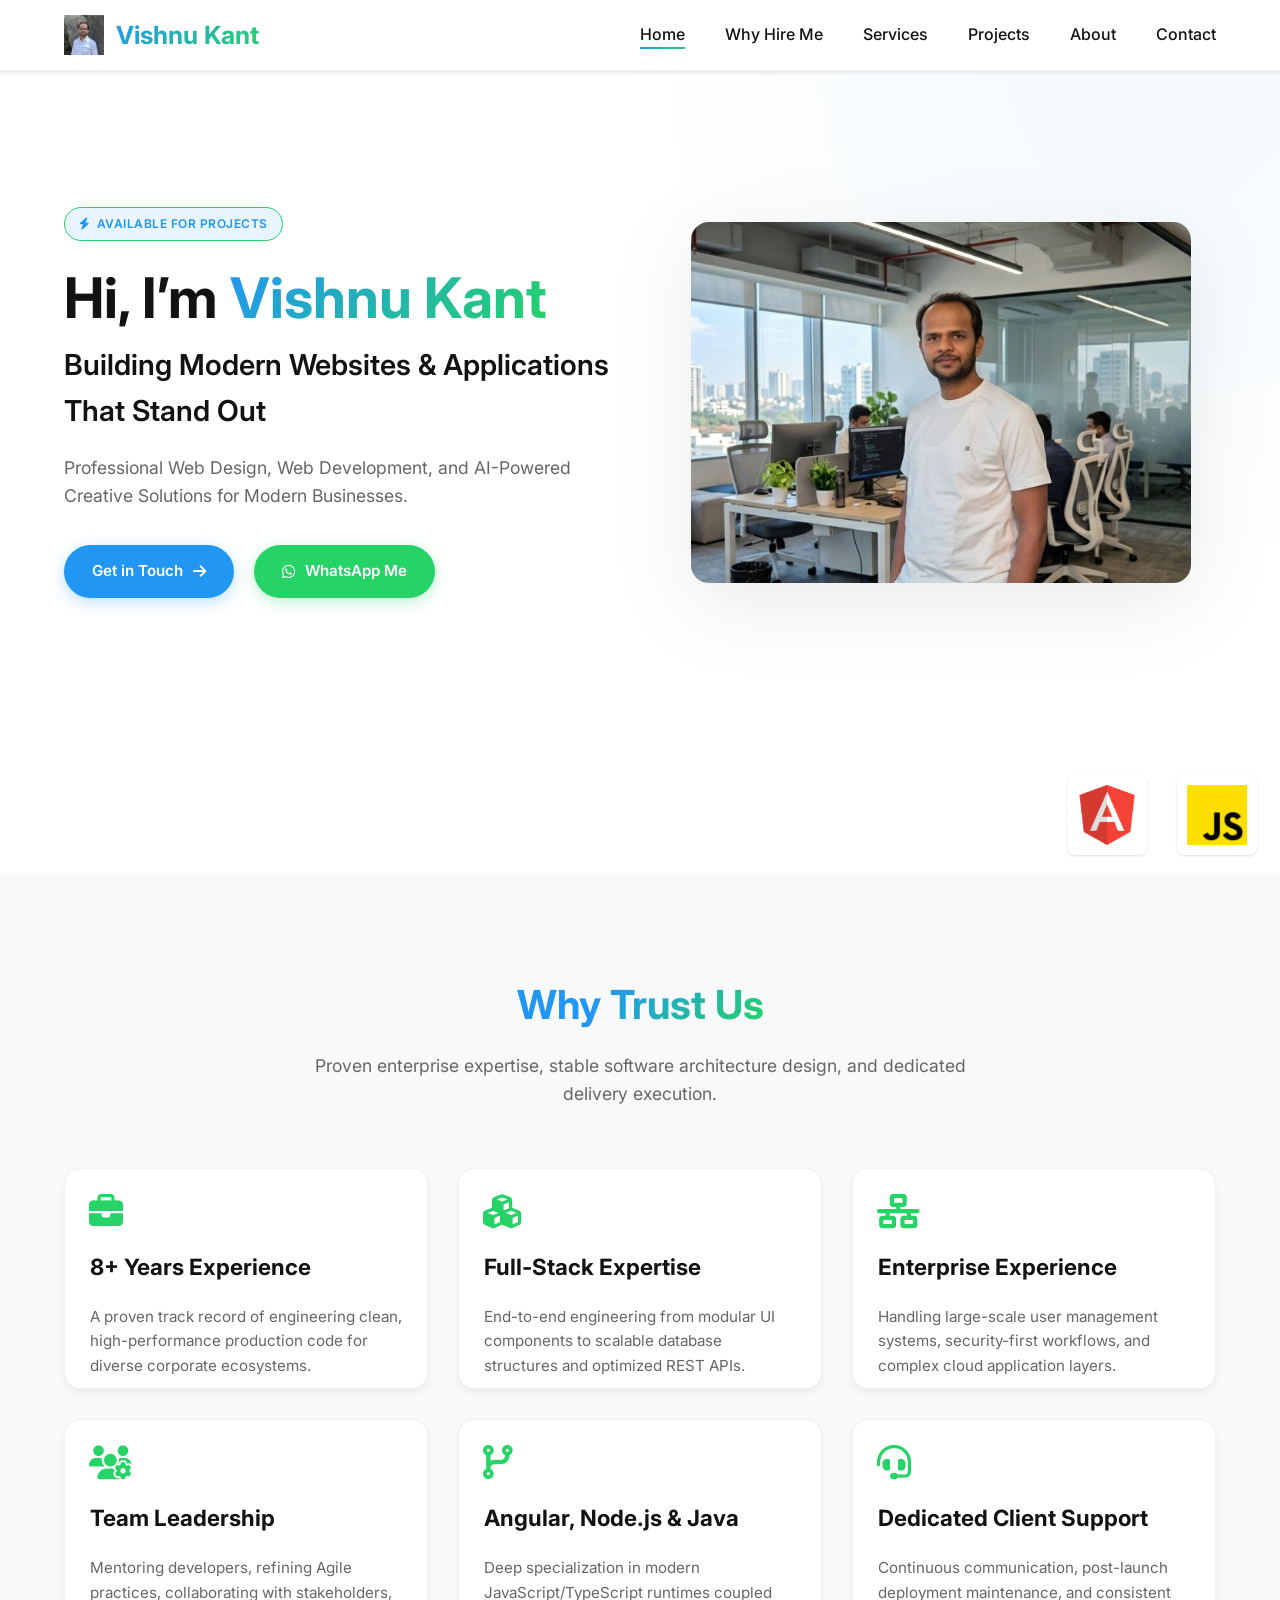
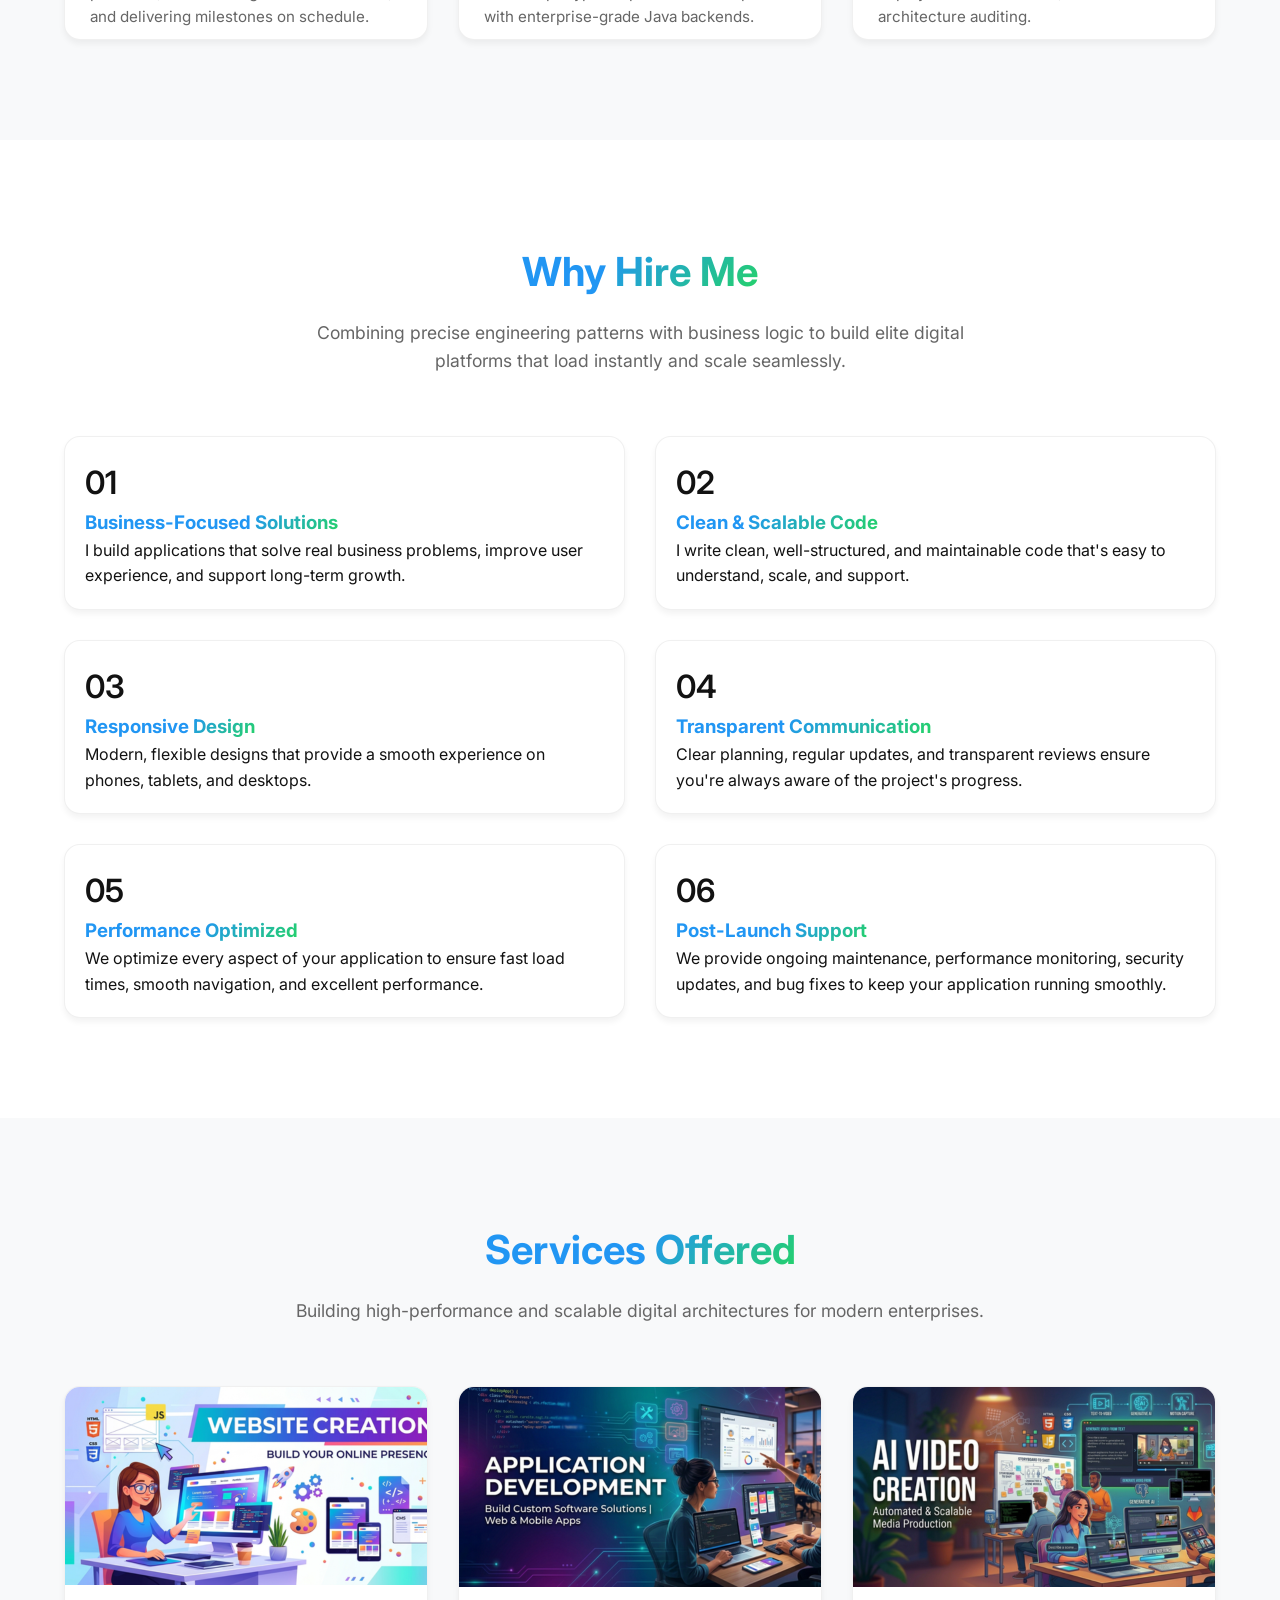
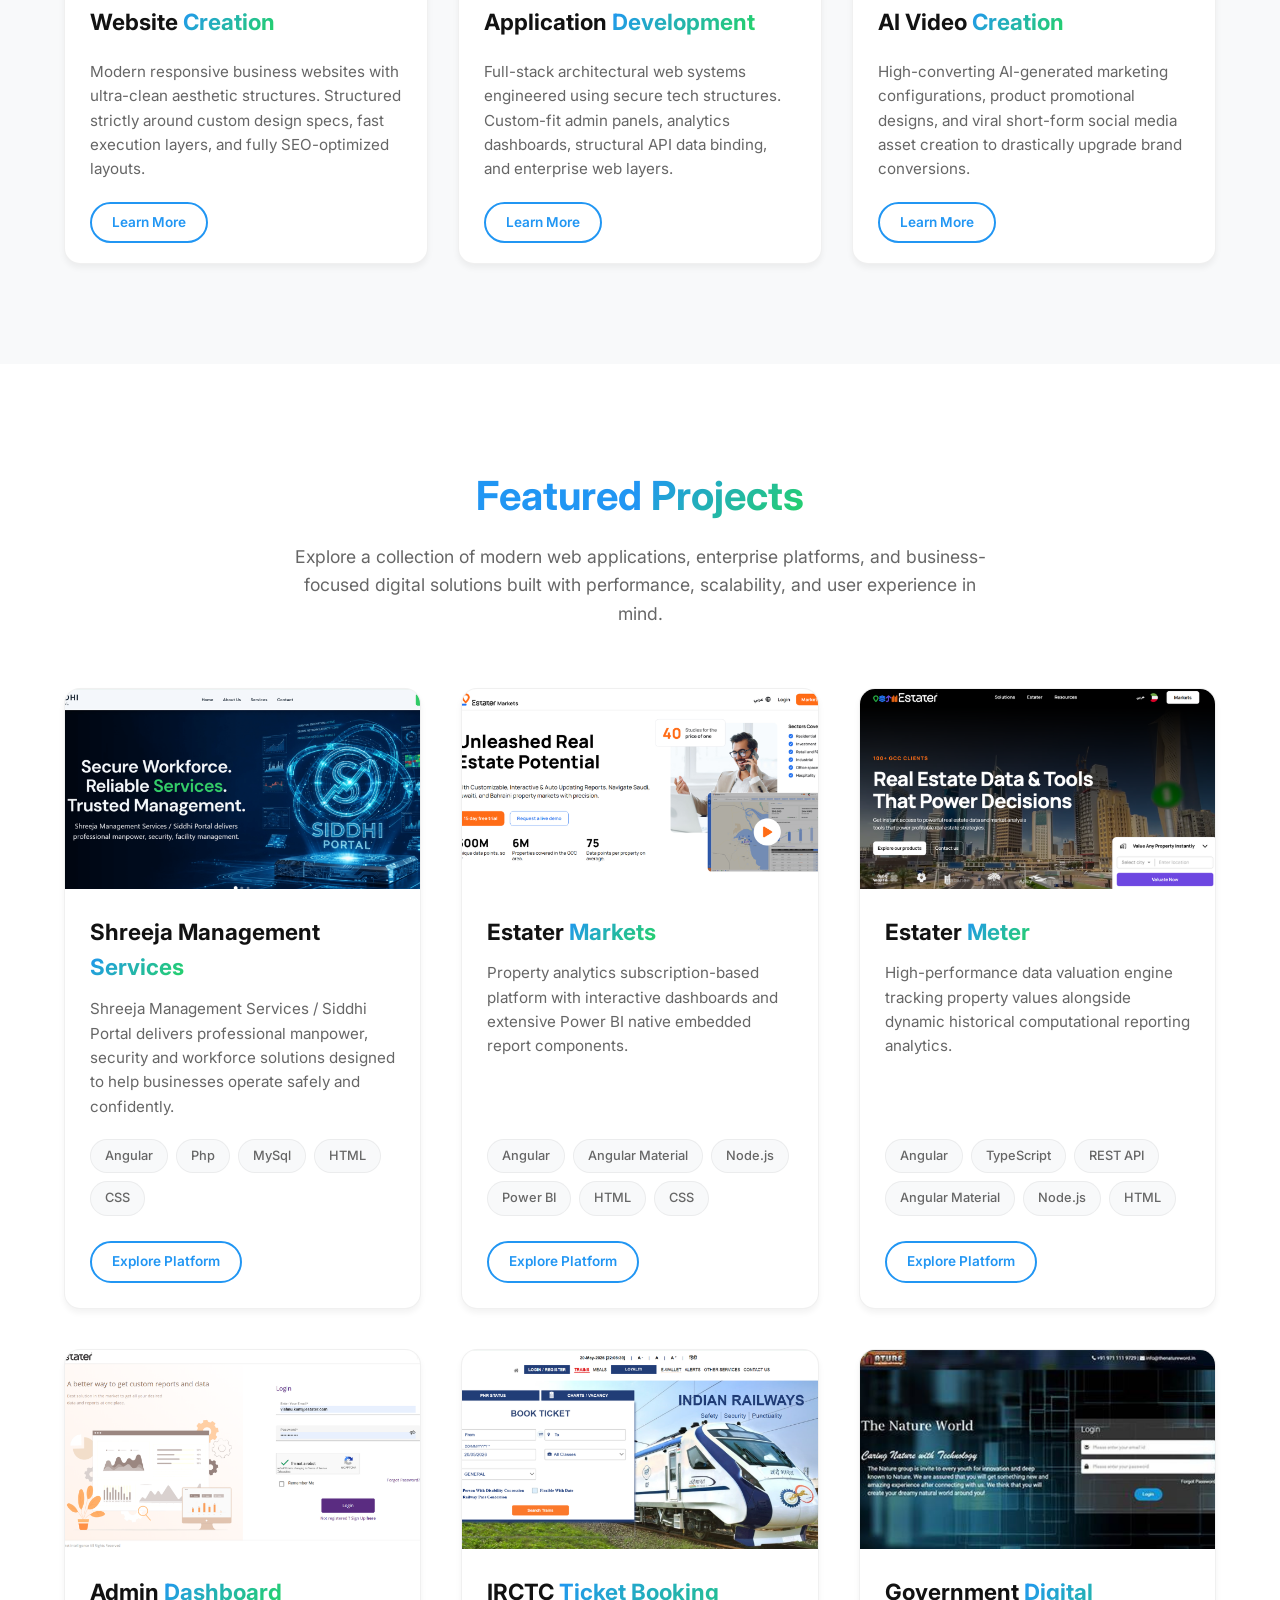
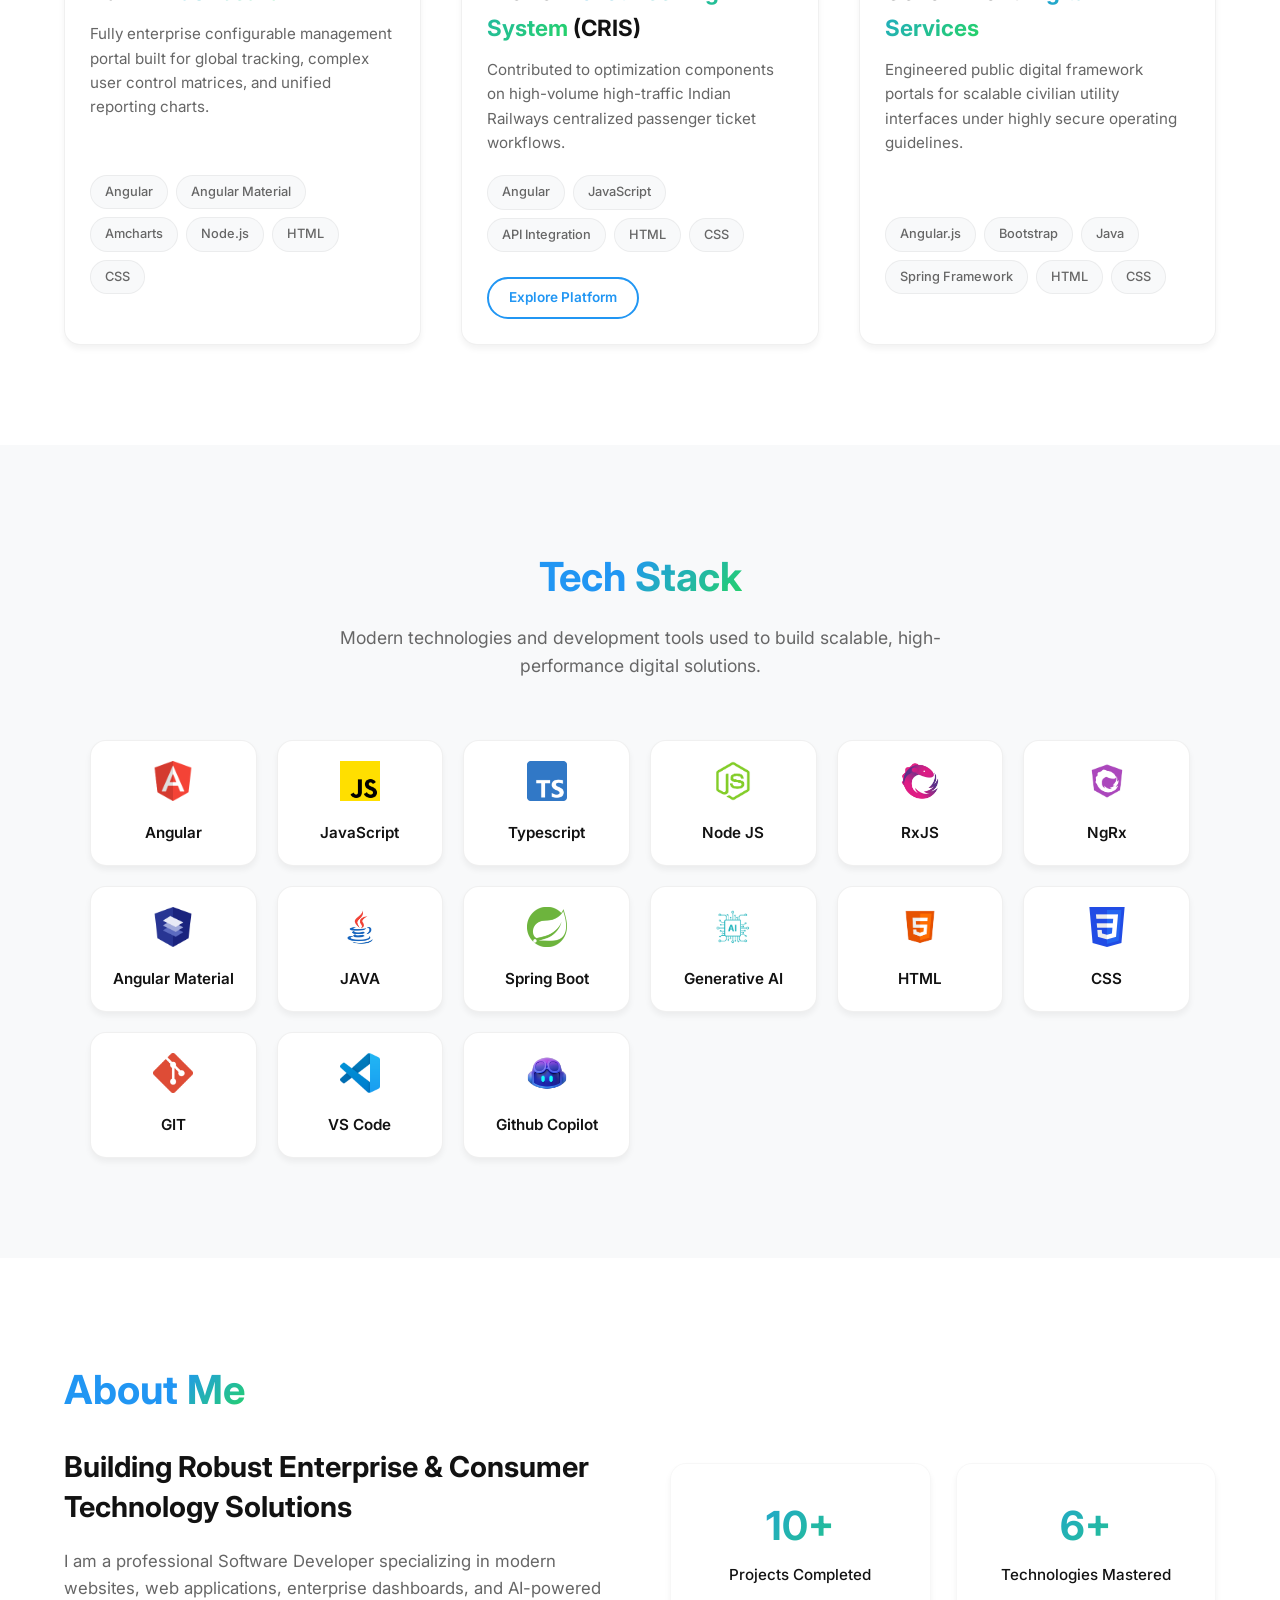
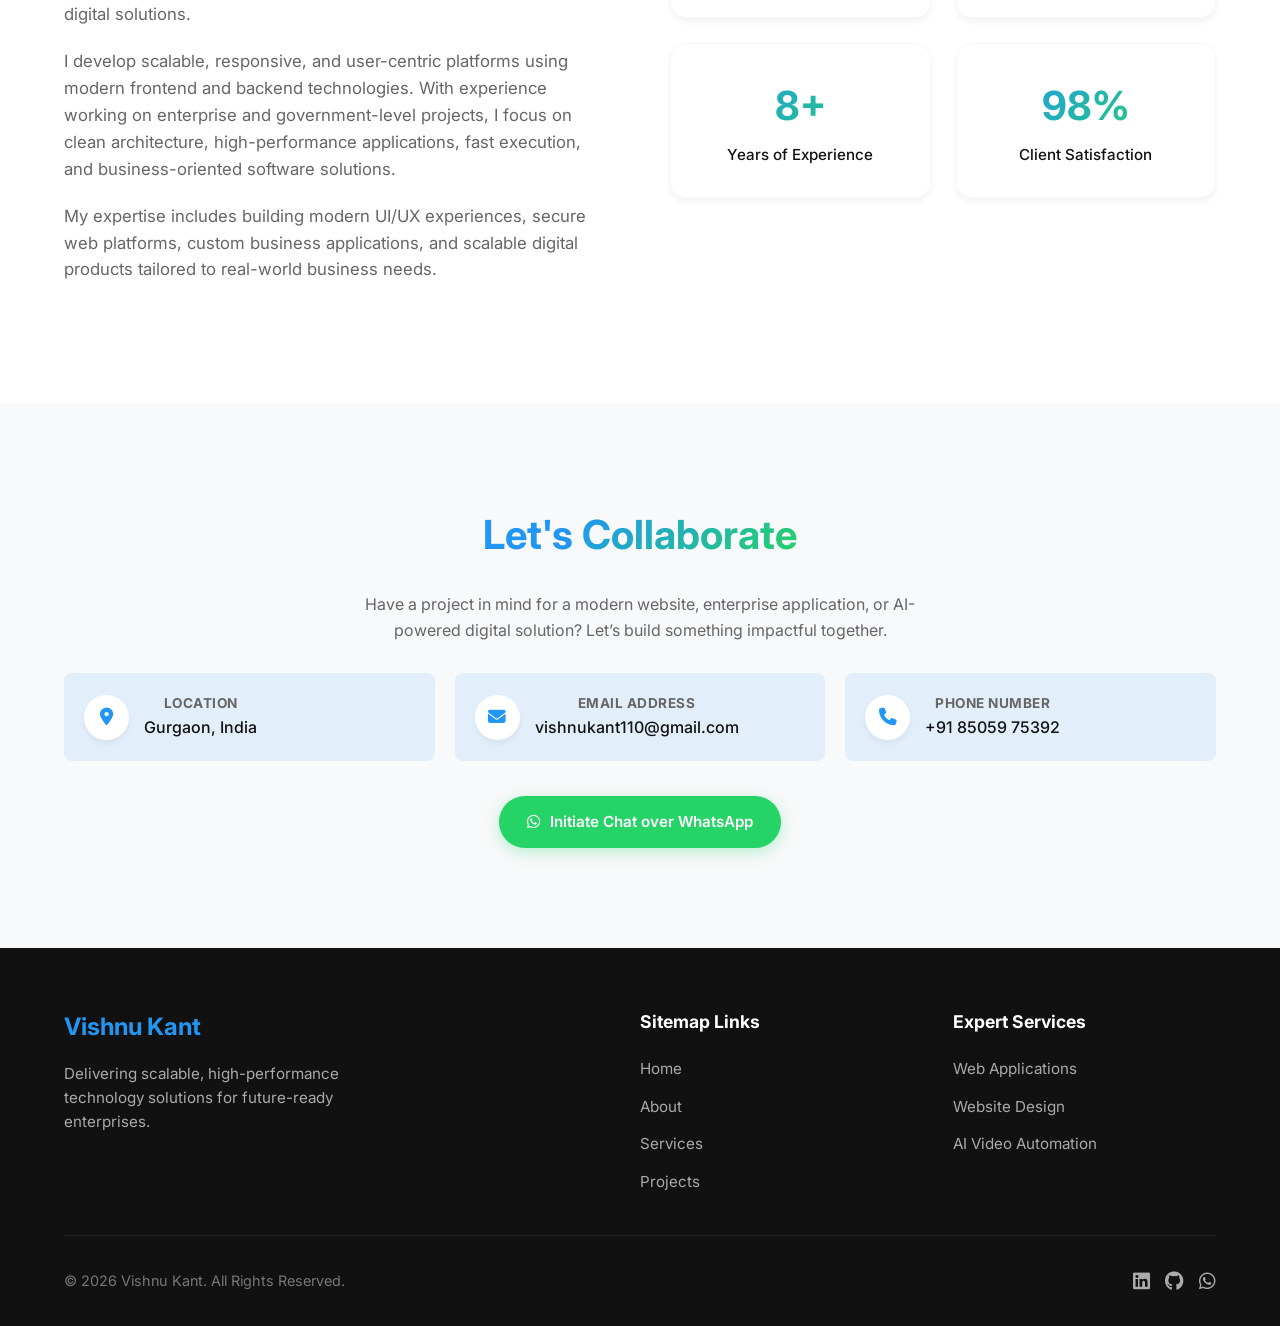
==== commit c18b3e17: "address update" ====
--- a/index.html
+++ b/index.html
@@ -531,7 +531,7 @@
                         <div class="contact-icon"><i class="fa-solid fa-location-dot"></i></div>
                         <div>
                             <h5>Location</h5>
-                            <p>Jaipur, India</p>
+                            <p>Gurgaon, India</p>
                         </div>
                     </div>
                     <div class="contact-row">
